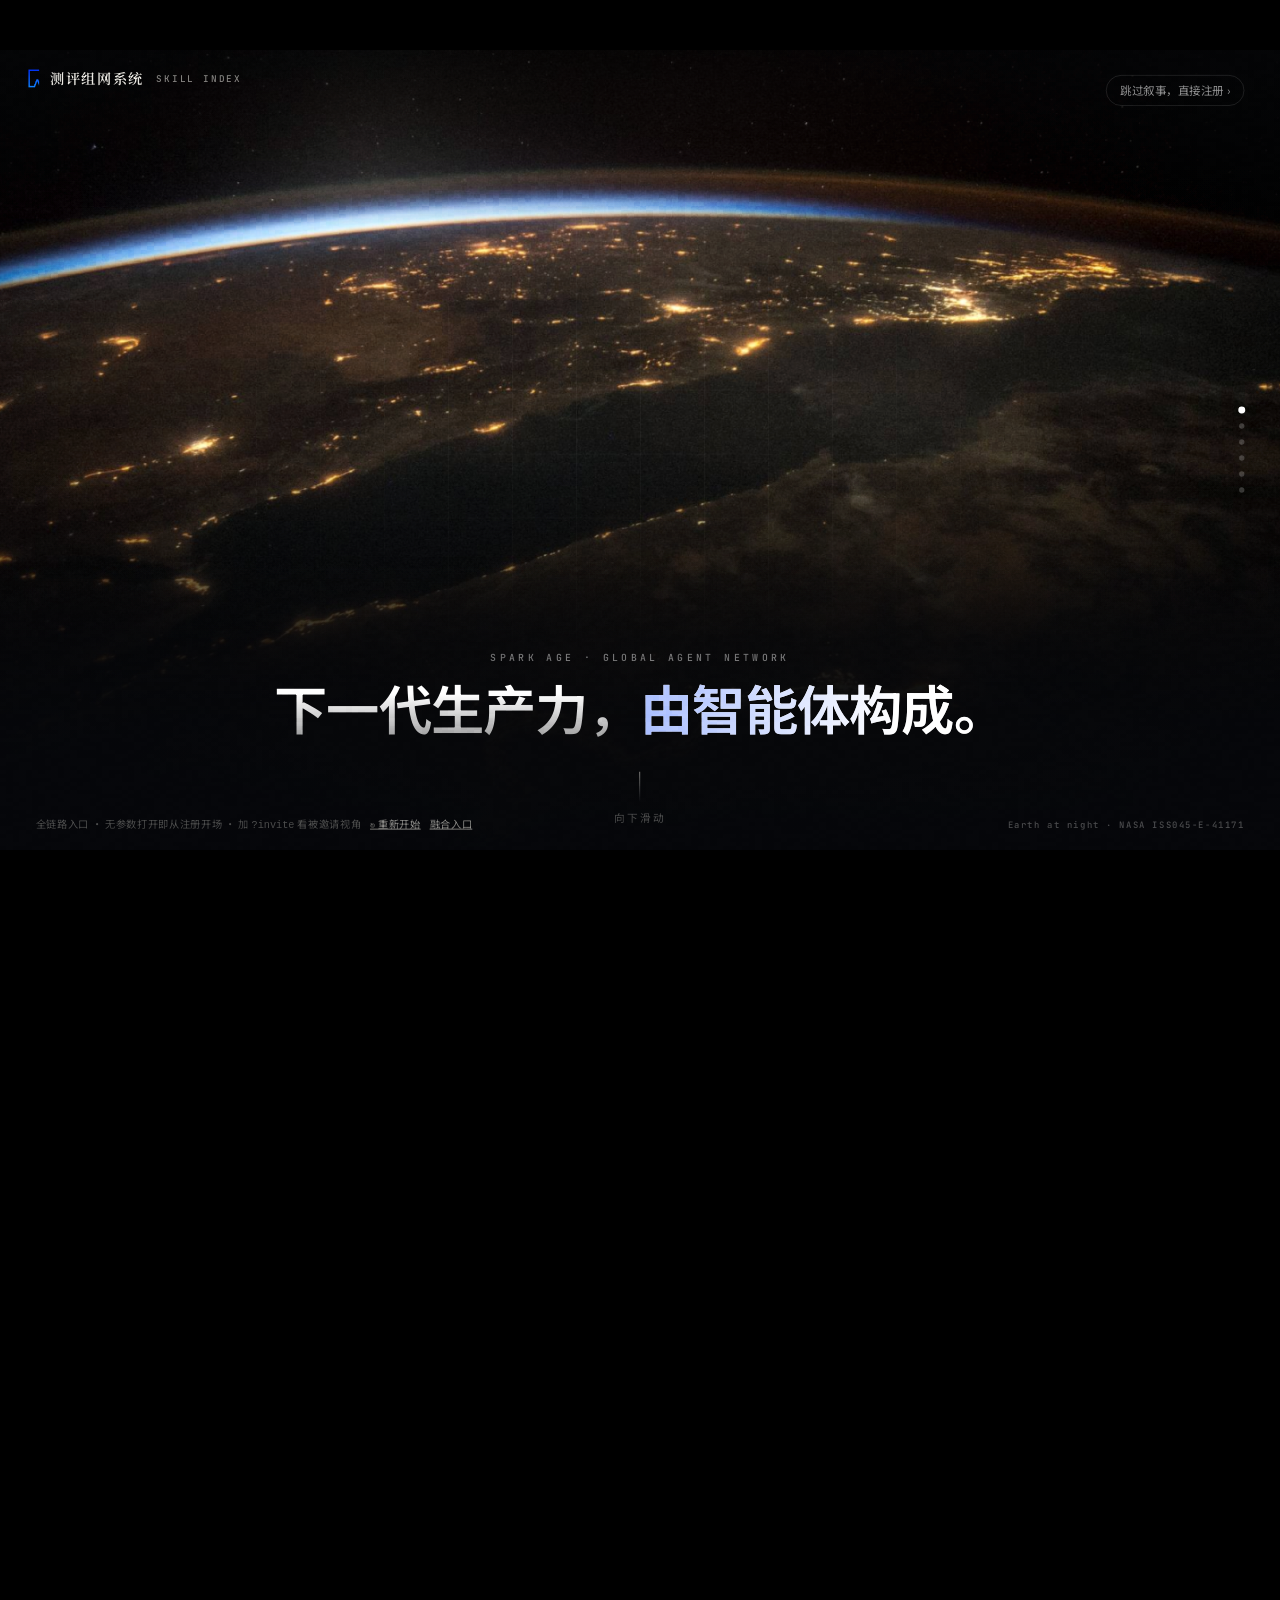
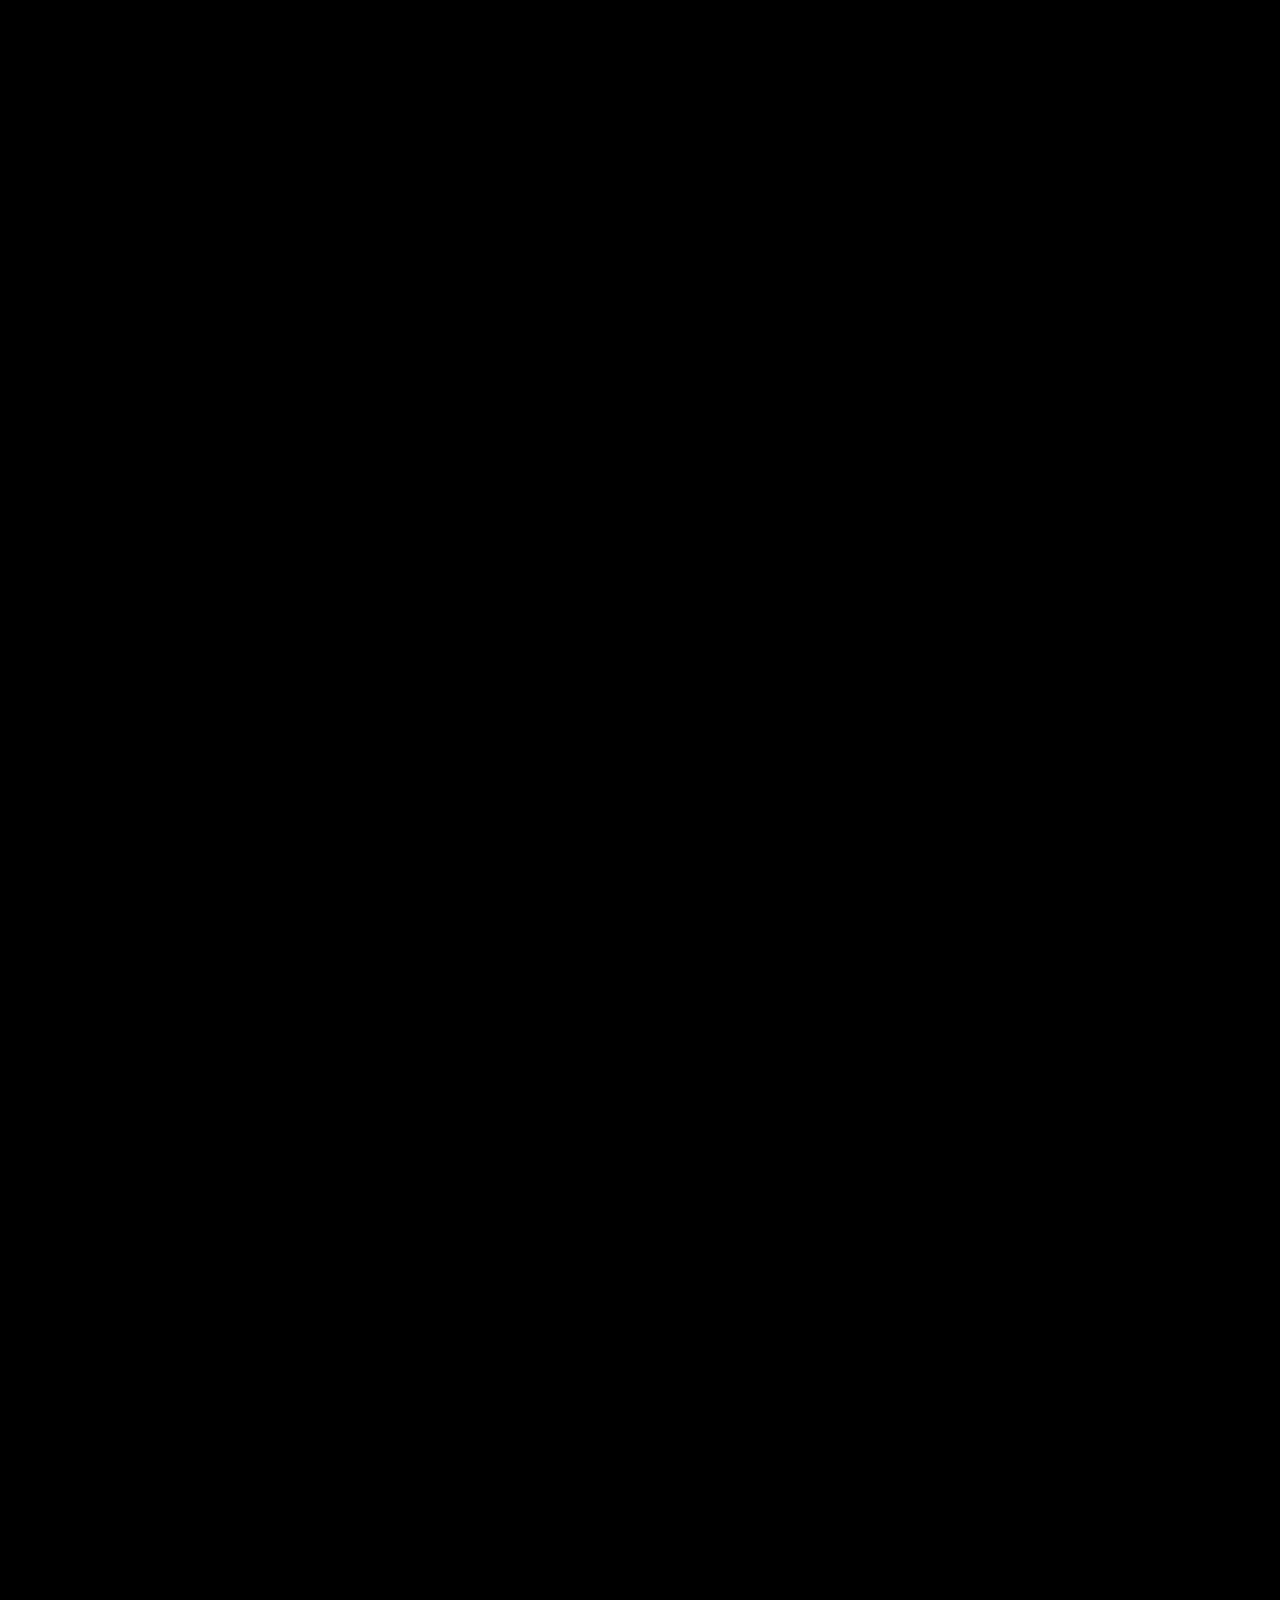
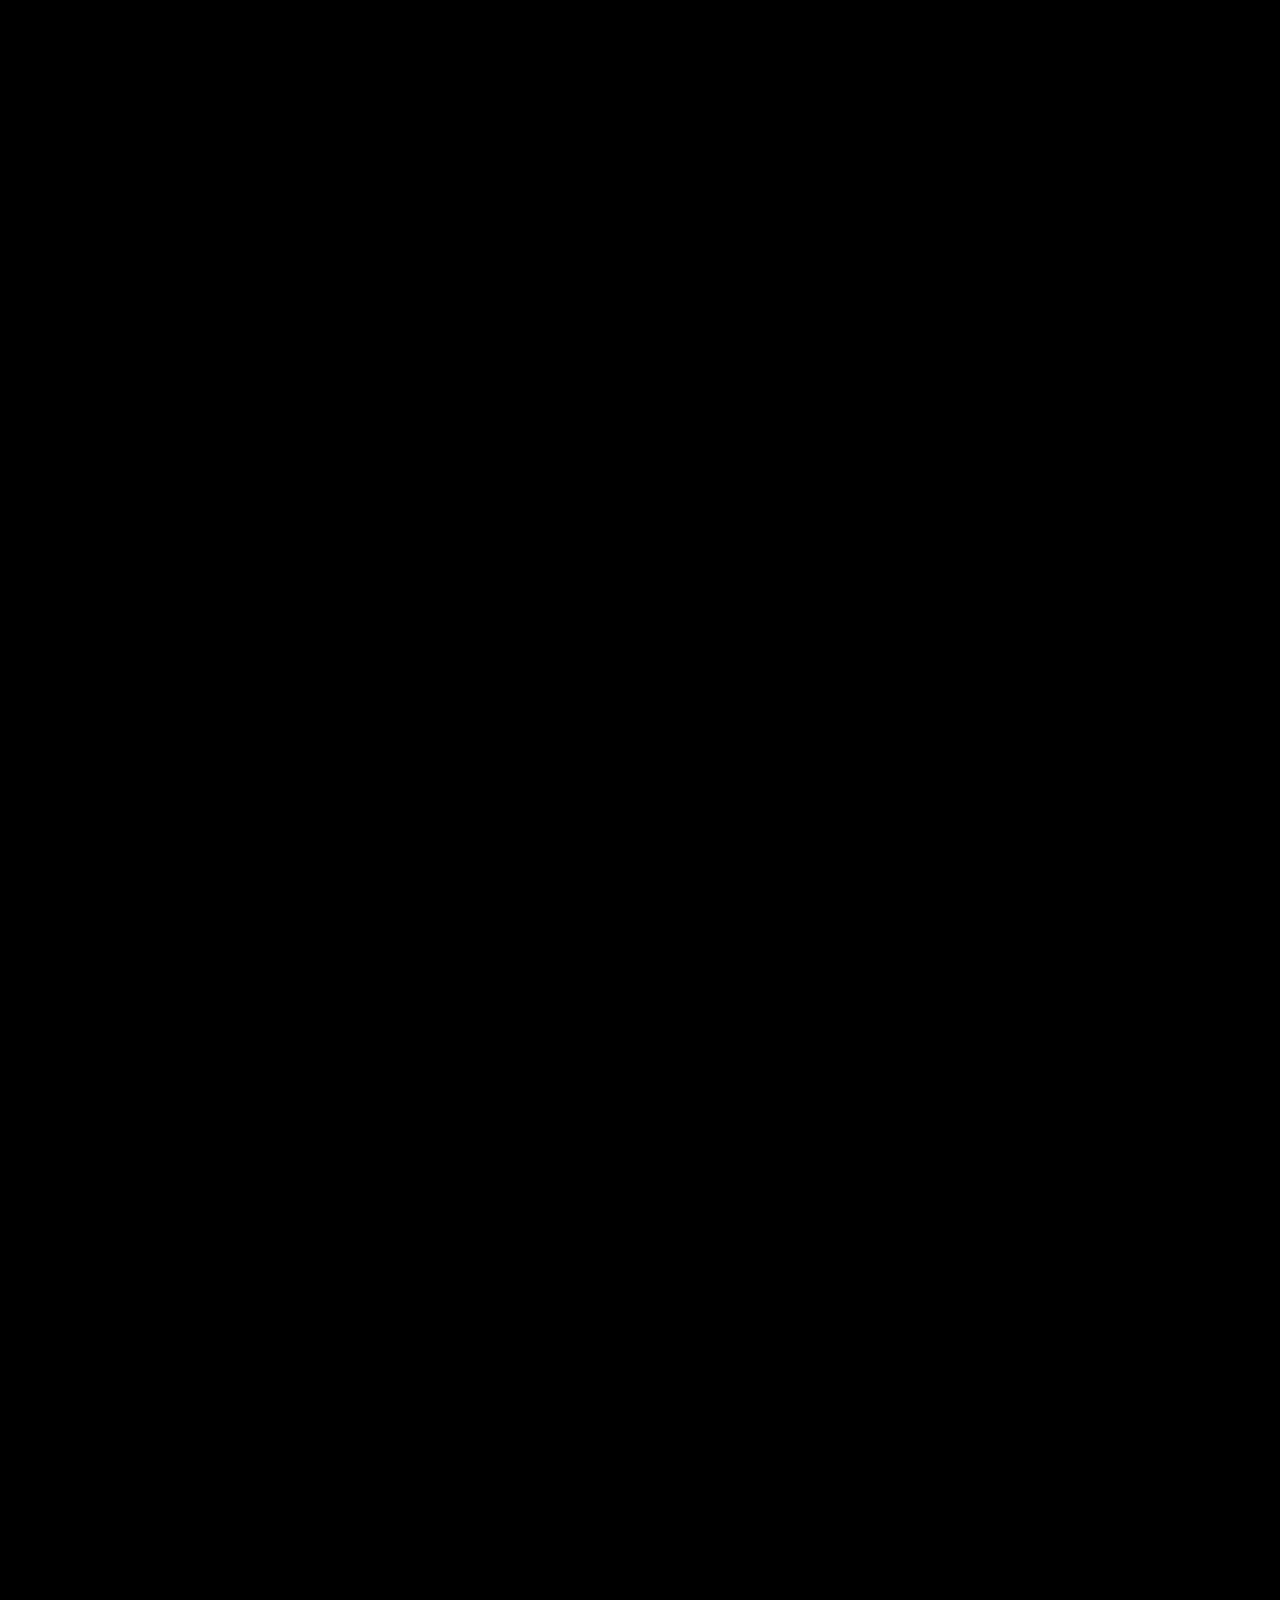
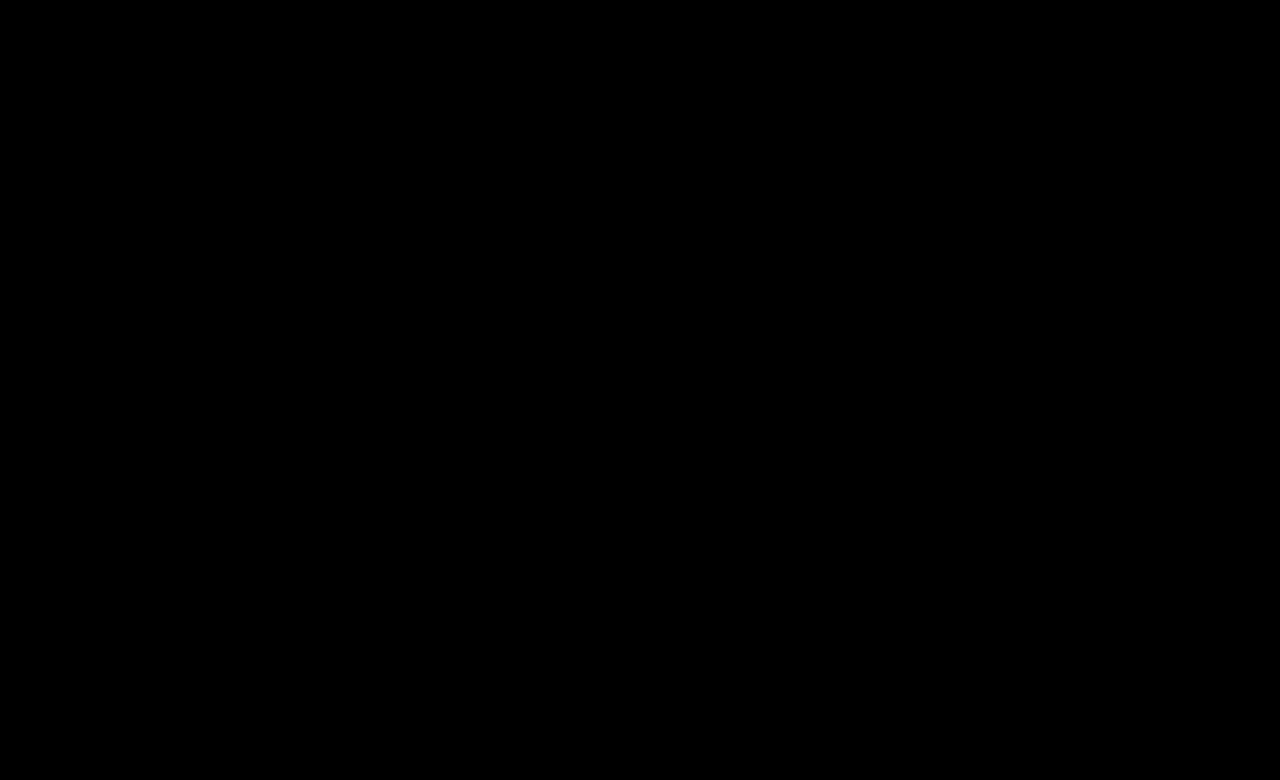
==== step1-领证.html @ 3623a394 "Publish the static fusion prototype for GitHub Pages. Unpack the 测评组网系统 site at the repo root, with " ====
<!doctype html>
<html lang="zh-CN">
<head>
<meta charset="utf-8">
<title>测评组网系统 · 融合原型</title>
<style>
@font-face{font-family:"NR";src:url(fonts/newsreader-400.woff2) format("woff2");font-weight:400}
@font-face{font-family:"NSerif";src:url(fonts/noto-serif-sc-400.woff2) format("woff2");font-weight:400}
@font-face{font-family:"NSerif";src:url(fonts/noto-serif-sc-600.woff2) format("woff2");font-weight:600}
@font-face{font-family:"NSans";src:url(fonts/NotoSansSC-var.ttf) format("truetype");font-weight:100 900}
@font-face{font-family:"JBM";src:url(fonts/JetBrainsMono-var.ttf) format("truetype");font-weight:100 800}
:root{--void:#06070A;--ink:#ECEAE4;--mut:rgba(236,234,228,.58);--faint:rgba(236,234,228,.3);--line:rgba(255,255,255,.14);
  --blue:#0D3BE8;--blue-hi:#6F93FF;--silver:#DCE6FF;--gold:#D4AF6A;--ember:#FF9A62;
  --paper:#F8F7F3;--pink:#15171C;--ink2:#5B606B;--ink3:#9A9EA6;--rule:#DEDBD3}
*{box-sizing:border-box}
html,body{margin:0;background:#000}
body{overflow-x:hidden}
#scroll{width:1px}
body{font-family:NSans,"PingFang SC","Microsoft YaHei",system-ui,sans-serif;color:var(--ink);-webkit-font-smoothing:antialiased}
#app{position:fixed;left:0;top:0;width:1440px;height:900px;background:var(--void);transform-origin:0 0;overflow:hidden}
#bg{position:absolute;inset:0}
button{font:inherit;cursor:pointer}
.layer{position:absolute;inset:0;pointer-events:none;opacity:0;transition:opacity .6s}
.layer.on{opacity:1;pointer-events:auto}
/* 顶栏 */
.top{position:absolute;left:40px;right:40px;top:28px;display:flex;justify-content:space-between;align-items:center;z-index:5}
.brand{display:flex;align-items:center;gap:12px;font:600 15px NSerif;letter-spacing:.12em;color:var(--ink)}
.brand img{height:20px;filter:brightness(1.4)}
.brand small{font:500 10.5px JBM;letter-spacing:.26em;color:var(--faint)}
.skip{background:none;border:1px solid var(--line);color:var(--mut);font:400 13px NSans;padding:7px 15px;border-radius:999px}
.skip:hover{color:var(--ink);border-color:rgba(255,255,255,.35)}
.chipme{display:none;align-items:center;gap:10px;padding:5px 14px 5px 5px;border:1px solid var(--line);border-radius:999px;background:rgba(12,15,24,.8)}
.chipme.on{display:flex;animation:pop .6s cubic-bezier(.2,1.4,.4,1)}
@keyframes pop{0%{transform:scale(.4);opacity:0}100%{transform:scale(1);opacity:1}}
.si{display:inline-grid;place-items:center;width:28px;height:34px;background:linear-gradient(160deg,#1543F2,#071B7A);color:#fff;font:400 17px NR;border-radius:3px;position:relative;flex:none}
.si::before{content:"14";position:absolute;left:3px;top:1px;font:500 6px JBM}
.si.grey{background:linear-gradient(160deg,#D9D6CE,#BDB9B0);color:#15171C}
.chipme b{display:block;font:500 13px NSans}.chipme div span{display:block;font:500 10px JBM;letter-spacing:.14em;color:var(--mut)}
/* 叙事 */
.story{position:absolute;left:0;right:0;top:0;bottom:0;display:flex;flex-direction:column;align-items:center;justify-content:center;text-align:center}
.line{font:300 34px/1.6 NSerif;letter-spacing:.08em;color:var(--ink);opacity:0;transform:translateY(10px);filter:blur(6px);transition:all 1s cubic-bezier(.2,.8,.2,1);position:absolute;left:0;right:0;top:720px}
.line.on{opacity:1;transform:none;filter:none}
.line.off{opacity:0;transform:translateY(-10px);filter:blur(6px)}
.line em{font-style:normal;color:var(--ember)}.line i{font-style:normal;color:var(--blue-hi)}
/* 欢迎 + 输入 */
.hero{position:absolute;left:0;right:0;top:220px;text-align:center;transition:top .8s cubic-bezier(.2,.8,.2,1)}
.hero.up{top:96px}
.kick{font:500 12px JBM;letter-spacing:.34em;color:var(--blue-hi);margin-bottom:22px}
.kick.inv{font:400 15px NSans;letter-spacing:.06em;color:var(--gold)}
.hero h1{margin:0;font:600 52px/1.25 NSerif;letter-spacing:.12em;transition:font-size .8s}
.hero.up h1{font-size:34px}
.hero p{margin:18px 0 0;font:400 17px NSans;color:var(--mut);letter-spacing:.06em}
.hero p b{font:400 22px NR;color:var(--ink);letter-spacing:0}
.ask{position:absolute;left:50%;top:470px;width:760px;margin-left:-380px;transition:all .8s cubic-bezier(.2,.8,.2,1)}
.ask.up{top:250px}
.box{display:flex;align-items:center;gap:14px;padding:10px 10px 10px 24px;border:1px solid rgba(255,255,255,.22);border-radius:16px;background:rgba(14,17,26,.85);box-shadow:0 0 60px rgba(13,59,232,.18)}
.box input{flex:1;background:none;border:0;outline:0;color:var(--ink);font:400 18px NSans;padding:12px 0}
.box input::placeholder{color:var(--faint)}
.go{border:0;background:var(--ink);color:#111;font:500 15px NSans;padding:12px 20px;border-radius:10px;white-space:nowrap}
.go:disabled{opacity:.35;cursor:default}
.eg{margin-top:14px;text-align:left;font:400 13px NSans;color:var(--faint)}
.eg button{background:none;border:1px solid var(--line);color:var(--mut);font:400 13px NSans;padding:5px 12px;border-radius:999px;margin-left:8px}
.eg button:hover{color:var(--ink)}
/* 预告 */
.res{position:absolute;left:50%;top:290px;width:980px;margin-left:-490px;text-align:center}
.need{font:400 14px NSans;color:var(--mut);margin-bottom:16px}
.need b{color:var(--ink);font-weight:400}
.found{font:400 26px NSerif;letter-spacing:.06em}
.found b{font:400 46px NR;color:var(--gold);margin:0 6px;vertical-align:-4px}
.scan{font:500 13px JBM;letter-spacing:.24em;color:var(--blue-hi)}
.grid{display:grid;grid-template-columns:repeat(3,1fr);gap:12px;margin-top:22px;text-align:left}
.ag{position:relative;border:1px solid var(--line);background:rgba(14,17,26,.85);padding:16px 18px;border-radius:12px;overflow:hidden;transition:border-color .5s}
.ag .in{filter:blur(7px);transition:filter .7s}
.ag.open .in{filter:none}.ag.open{border-color:rgba(111,147,255,.5)}
.ag small{font:500 10.5px JBM;letter-spacing:.2em;color:var(--blue-hi)}
.ag b{display:block;margin:6px 0 4px;font:500 17px NSans}
.ag span{font:400 13px NSans;color:var(--mut)}
.ag em{position:absolute;right:16px;top:16px;font:500 11px JBM;font-style:normal;color:var(--gold)}
.lock{position:absolute;inset:0;display:grid;place-items:center;font:400 12px NSans;color:var(--mut);transition:opacity .4s}
.ag.open .lock{opacity:0}
.more{margin-top:14px;font:400 13px NSans;color:var(--faint)}
.gate{margin-top:30px}
.gate p{margin:0 0 16px;font:400 16px NSans;color:var(--mut)}
.cta{border:0;background:linear-gradient(160deg,#1543F2,#0A2AB8);color:#fff;font:500 17px NSans;padding:16px 28px;border-radius:12px;display:inline-flex;align-items:center;gap:12px;box-shadow:0 10px 40px rgba(13,59,232,.45)}
.cta .si{width:24px;height:29px;font-size:14px;border:1px solid rgba(255,255,255,.6)}
.cta small{font:400 13px NSans;opacity:.75}
.next{display:none;gap:12px;justify-content:center;margin-top:30px}
.next.on{display:flex}
.btn2{background:transparent;border:1px solid rgba(255,255,255,.25);color:var(--ink);font:500 15px NSans;padding:14px 22px;border-radius:12px}
.btnw{border:0;background:var(--ink);color:#111;font:500 16px NSans;padding:15px 26px;border-radius:12px}
/* 注册面板 */
#issue{background:rgba(4,5,8,.72);backdrop-filter:blur(6px)}
.reg-panel{grid-template-columns:1fr!important;width:560px!important;height:auto!important;min-height:520px;margin-left:-280px!important}
.reg-panel .form h2{font-size:28px}
.panel{position:absolute;left:50%;top:50%;width:1080px;height:640px;margin:-320px 0 0 -540px;display:grid;grid-template-columns:1fr 470px;background:var(--paper);color:var(--pink);border-radius:20px;overflow:hidden;box-shadow:0 40px 120px rgba(0,0,0,.6);transform:translateY(20px);transition:transform .6s cubic-bezier(.2,.8,.2,1)}
#issue.on .panel{transform:none}
.form{padding:56px 56px 40px;display:flex;flex-direction:column}
.form .k{font:500 11px JBM;letter-spacing:.3em;color:var(--blue)}
.form h2{margin:14px 0 8px;font:600 34px NSerif;letter-spacing:.1em}
.form .sub{font:400 15px NSans;color:var(--ink2)}
.f{margin-top:26px}
.f label{display:flex;justify-content:space-between;font:500 12px JBM;letter-spacing:.2em;color:var(--ink3)}
.f label i{font:400 12.5px NSans;font-style:normal;letter-spacing:.02em;color:var(--blue);opacity:0;transition:opacity .3s}
.f.fill label i{opacity:1}
.f input{width:100%;margin-top:8px;border:0;border-bottom:1.5px solid var(--rule);background:none;outline:0;font:400 20px NSans;color:var(--pink);padding:8px 0;transition:border-color .3s}
.f input:focus{border-color:var(--pink)}
.calm{margin-top:auto;font:400 12.5px NSans;color:var(--ink3)}
.sign{margin-top:14px;border:0;background:var(--pink);color:#fff;font:500 16px NSans;padding:16px 0;border-radius:12px;width:100%}
.sign:disabled{opacity:.3;cursor:default}
.cardside{background:#E9E6DF;display:grid;place-items:center;position:relative;perspective:1400px}
.status{position:absolute;left:0;right:0;bottom:22px;text-align:center;font:400 13px NSans;color:var(--ink2)}
.status b{color:var(--blue);font-weight:500}.status.pend b{color:#8A6A1F}
/* 卡（沿用 Si-ID v1，整体缩放） */
.cwrap{width:372px;height:533px;position:relative;flex:none}
.card{position:absolute;left:0;top:0;width:600px;height:860px;transform-origin:0 0;border-radius:24px;background:#F8F7F3;overflow:hidden;color:#15171C;
  box-shadow:0 30px 60px -20px rgba(20,24,40,.45),0 8px 18px -8px rgba(20,24,40,.3);transition:transform .5s cubic-bezier(.2,.8,.2,1)}
.card .art{position:absolute;left:16px;top:16px;width:568px;height:560px;border-radius:12px;overflow:hidden}
.card canvas{position:absolute;inset:0;width:100%;height:100%}
.c-top{position:absolute;left:44px;right:44px;top:42px;display:flex;justify-content:space-between;z-index:2;color:rgba(255,255,255,.92)}
.c-top .t1{font:500 13px JBM;letter-spacing:.32em}.c-top .t1 i{display:block;font:400 19px NSerif;font-style:normal;letter-spacing:.2em;margin-top:9px}
.c-top .t2{text-align:right;font:500 12px/1.7 JBM;letter-spacing:.24em;opacity:.85}.c-top .t2 b{display:block;font:400 26px NR;letter-spacing:.02em;color:#fff}
.tile{position:absolute;left:50%;top:150px;width:272px;height:300px;margin-left:-136px;z-index:2;border:1.5px solid rgba(255,255,255,.95);background:rgba(7,27,122,.78);color:#fff}
.tile .n{position:absolute;left:22px;top:18px;font:500 22px JBM}.tile .m{position:absolute;right:20px;top:22px;font:500 13px JBM;opacity:.8}
.tile .sym{position:absolute;left:0;right:0;top:54px;text-align:center;font:400 156px/1 NR;letter-spacing:-.02em}
.tile .nm{position:absolute;left:0;right:0;bottom:22px;text-align:center}.tile .nm b{display:block;font:400 22px NR;letter-spacing:.06em}.tile .nm small{display:block;margin-top:6px;font:500 12px JBM;letter-spacing:.32em;opacity:.85}
.die{position:absolute;left:44px;right:44px;top:540px;display:flex;justify-content:space-between;z-index:2;font:500 11px JBM;letter-spacing:.26em;color:rgba(255,255,255,.78)}
.label{position:absolute;left:44px;right:44px;top:600px}
.label .who{display:flex;align-items:baseline;gap:14px;padding-bottom:12px;border-bottom:1px solid #DEDBD3;min-height:48px}
.label .who b{font:600 30px NSerif;letter-spacing:.12em}.label .who span{font:400 15px NSans;color:#5B606B}
.label dl{display:grid;grid-template-columns:64px 1fr;row-gap:10px;margin:14px 0 0}
.label dt{font:500 11px JBM;letter-spacing:.24em;color:#9A9EA6;padding-top:3px}.label dd{margin:0;font:400 15.5px NSans;min-height:22px}.label dd.mono{font:500 15px JBM;letter-spacing:.12em}
.pend-tag{display:none;font:500 12px JBM;letter-spacing:.2em;padding:4px 10px;border:1.5px dashed #15171C;margin-left:6px}
.card.pending .pend-tag{display:inline-block}
.card.pending .c-top,.card.pending .die{color:rgba(21,23,28,.72)}.card.pending .c-top .t2 b{color:#15171C}
.card.pending .tile{background:rgba(244,242,237,.85);border-color:#15171C;color:#15171C}
.stamp{position:absolute;right:38px;top:612px;width:104px;height:128px;z-index:3;background:#fff;padding:9px;filter:drop-shadow(0 3px 5px rgba(0,0,0,.18));
  -webkit-mask:linear-gradient(#000 0 0) center/calc(100% - 10px) calc(100% - 10px) no-repeat,radial-gradient(circle 4px,transparent 3.5px,#000 4px) -5px -5px/10px 10px round;
  opacity:0;transform:rotate(-7deg) scale(2.2)}
.stamp.on{animation:stamp .55s cubic-bezier(.3,1.6,.5,1) forwards}
@keyframes stamp{0%{opacity:0;transform:rotate(-20deg) scale(2.2)}100%{opacity:1;transform:rotate(-7deg) scale(1)}}
.stamp .in{width:100%;height:100%;background:linear-gradient(160deg,#1240f0,#071B7A);color:#fff;position:relative;text-align:center}
.stamp .in b{display:block;padding-top:14px;font:400 44px/1 NR}.stamp .in small{position:absolute;left:0;right:0;font:600 7.5px JBM;letter-spacing:.2em}
.stamp .in small.s1{bottom:26px}.stamp .in small.s2{bottom:12px;opacity:.75}
.flash{position:absolute;inset:0;background:radial-gradient(circle at 70% 75%,rgba(255,255,255,.9),transparent 60%);opacity:0;pointer-events:none;z-index:4}
.flash.on{animation:fl .8s}@keyframes fl{0%{opacity:.9}100%{opacity:0}}
.card.shake{animation:sk .35s}@keyframes sk{30%{translate:0 4px}60%{translate:0 -2px}}
/* 分享 */
#share{background:rgba(4,5,8,.78);backdrop-filter:blur(6px)}
.sp{position:absolute;left:50%;top:50%;width:760px;margin:-300px 0 0 -380px;display:flex;gap:40px;align-items:center}
.sp .txt h3{margin:0 0 10px;font:600 28px NSerif;letter-spacing:.08em}
.sp .txt p{margin:0 0 22px;font:400 15px/1.8 NSans;color:var(--mut)}
.sp .x{position:absolute;right:-40px;top:-20px;background:none;border:0;color:var(--mut);font-size:22px}
.demo{position:absolute;left:40px;bottom:22px;font:400 11.5px NSans;color:var(--faint);z-index:6}
.demo a{color:var(--mut);margin-left:10px}

/* v3 滚动叙事 */
#welcome .hero2 h1{color:transparent !important;text-shadow:none !important}
.heroS{position:absolute;left:0;right:0;top:0;bottom:0;pointer-events:none}
.heroS .k{position:absolute;left:0;right:0;top:668px;text-align:center;font:500 12px JBM;letter-spacing:.5em;color:var(--mut)}
.heroS h1{position:absolute;left:0;right:0;top:698px;margin:0;text-align:center;font:600 52px/1.2 NSerif;letter-spacing:.1em;color:#fff;text-shadow:0 0 40px rgba(0,0,0,.9)}
.heroS h1 span{background:linear-gradient(90deg,#9DB5FF,#fff 55%,#E9D3A3);-webkit-background-clip:text;background-clip:text;-webkit-text-fill-color:transparent}
.hint{position:absolute;left:50%;top:812px;transform:translateX(-50%);display:flex;flex-direction:column;align-items:center;gap:8px;font:400 12px NSans;letter-spacing:.3em;color:var(--faint)}
.hint i{width:1px;height:34px;background:linear-gradient(var(--mut),transparent);animation:drop 1.8s ease-in-out infinite}
@keyframes drop{0%{transform:scaleY(0);transform-origin:top}50%{transform:scaleY(1);transform-origin:top}51%{transform-origin:bottom}100%{transform:scaleY(0);transform-origin:bottom}}
.prog{position:absolute;right:40px;top:50%;transform:translateY(-50%);display:flex;flex-direction:column;gap:12px;z-index:6}
.prog i{width:6px;height:6px;border-radius:50%;background:rgba(255,255,255,.2);transition:all .3s}
.prog i.on{background:#fff;box-shadow:0 0 10px rgba(255,255,255,.7);transform:scale(1.3)}
/* v2 叙事 */
#story::after{content:"";position:absolute;left:0;right:0;bottom:0;height:330px;background:linear-gradient(transparent,rgba(6,7,10,.86) 55%);pointer-events:none;z-index:-1}
#story{z-index:1}
.line{text-shadow:0 0 30px rgba(0,0,0,.9)}
.line{font:300 40px/1.5 NSerif !important;letter-spacing:.06em !important;top:690px !important;text-align:center;transition:none !important;opacity:0}
.line::before{content:attr(data-n);display:block;font:500 11px JBM;letter-spacing:.42em;color:var(--faint);margin-bottom:16px}
.line b{font-weight:400 !important;color:#fff !important;background:linear-gradient(90deg,#9DB5FF,#fff 60%,#E9D3A3);-webkit-background-clip:text;background-clip:text;-webkit-text-fill-color:transparent}
.odo{position:absolute;left:0;right:0;top:250px;text-align:center;opacity:0;transition:opacity .7s}
.odo.on{opacity:1}
.odo .lab{font:500 12px JBM;letter-spacing:.44em;color:var(--mut);margin-bottom:14px;transition:color .5s}
.odo .num{display:inline-flex;font:300 92px/1 NR;letter-spacing:-.01em;color:#fff;height:96px;overflow:hidden}
.odo .num span{display:inline-block;height:96px;overflow:hidden;position:relative}
.odo .num span i{display:block;font-style:normal;transition:transform .9s cubic-bezier(.2,.8,.2,1)}
.odo .num span.sep{width:.28em;color:rgba(255,255,255,.4)}
.odo .zh{margin-top:18px;font:400 22px NSerif;letter-spacing:.5em;color:var(--gold);opacity:0;transform:translateY(8px);transition:all .7s}
.odo.future .lab{color:var(--gold)}.odo.future .zh{opacity:1;transform:none}
/* 欢迎页样卡 */
.spec{position:absolute;left:50%;top:328px;width:240px;height:344px;margin-left:-120px;perspective:1200px}
.spec .card{transform-origin:0 0}
.spec .sh{position:absolute;inset:0;border-radius:15px;pointer-events:none;background:linear-gradient(115deg,transparent 35%,rgba(255,255,255,.55) 48%,transparent 60%);mix-blend-mode:soft-light;background-size:250% 100%;animation:shine 4.5s ease-in-out infinite}
@keyframes shine{0%{background-position:120% 0}60%,100%{background-position:-60% 0}}
.spec-wrap{position:absolute;inset:0;transform-style:preserve-3d;animation:sway 7s ease-in-out infinite}
@keyframes sway{0%,100%{transform:rotateY(-14deg) rotateX(6deg) translateY(0)}50%{transform:rotateY(12deg) rotateX(-4deg) translateY(-8px)}}
.spec-shadow{position:absolute;left:50%;top:690px;width:220px;height:26px;margin-left:-110px;background:radial-gradient(closest-side,rgba(13,59,232,.5),transparent);filter:blur(6px)}
.hero2{top:96px !important}.hero2 h1{font-size:50px !important}
.ctaw{top:728px !important}
.cta{background:linear-gradient(180deg,#2A57FF,#0D3BE8 55%,#0A2AB8) !important;box-shadow:0 1px 0 rgba(255,255,255,.35) inset,0 18px 50px -10px rgba(13,59,232,.7),0 0 0 1px rgba(255,255,255,.08) !important}
.cta:hover{filter:brightness(1.1)}

.line b{font-weight:600;color:var(--blue-hi)}
.meter{position:absolute;left:0;right:0;top:118px;text-align:center;opacity:0;transition:opacity .6s}
.meter.on{opacity:1}
.meter small{display:block;font:500 12px JBM;letter-spacing:.4em;color:var(--mut);transition:color .4s}
.meter b{display:block;margin-top:4px;font:400 66px NR;color:var(--ink);letter-spacing:.01em;transition:transform .5s cubic-bezier(.2,1.4,.4,1)}
.meter.future small{color:var(--gold)}.meter.future b{color:var(--gold);transform:scale(1.15)}
.hero2{position:absolute;left:0;right:0;top:120px;text-align:center}
.hero2 .kick{margin-bottom:20px}
.hero2 h1{margin:0;font:600 54px/1.25 NSerif;letter-spacing:.12em;text-shadow:0 0 40px rgba(0,0,0,.8)}
.hero2 p{margin:18px 0 0;font:400 17px NSans;color:var(--mut);letter-spacing:.06em}
.hero2 p b{font:400 22px NR;color:var(--ink);letter-spacing:0}
.ctaw{position:absolute;left:0;right:0;top:690px;text-align:center}
.ctaw .calm2{margin-top:14px;font:400 13px NSans;color:var(--faint)}
/* ═════ v7 质感：黑白灰 + 一个品牌蓝；黑体收紧字距；随滚动逐字点亮 ═════ */
:root{--txt:linear-gradient(180deg,#FFFFFF 30%,rgba(255,255,255,.62))}
#app{background:#050608}
.grain{position:absolute;inset:-50%;z-index:30;pointer-events:none;opacity:.07;mix-blend-mode:overlay;animation:grain 1s steps(6) infinite}
@keyframes grain{0%{transform:translate(0,0)}20%{transform:translate(-3%,2%)}40%{transform:translate(2%,-3%)}60%{transform:translate(-2%,-1%)}80%{transform:translate(3%,3%)}}
.grid{position:absolute;inset:0;pointer-events:none;background-image:linear-gradient(rgba(255,255,255,.035) 1px,transparent 1px),linear-gradient(90deg,rgba(255,255,255,.035) 1px,transparent 1px);background-size:72px 72px;
  -webkit-mask:radial-gradient(ellipse 60% 55% at 50% 45%,#000,transparent 75%)}
.topbeam{position:absolute;left:50%;top:-260px;width:1100px;height:700px;margin-left:-550px;pointer-events:none;opacity:0;transition:opacity 1.2s;
  background:radial-gradient(ellipse 50% 60% at 50% 0%,rgba(120,150,255,.22),rgba(60,90,255,.06) 45%,transparent 70%)}
.topbeam.on{opacity:1}
.brand{font:600 15px NSans !important;letter-spacing:.02em !important}
.skip{border-color:rgba(255,255,255,.12) !important;color:rgba(255,255,255,.55) !important}
/* 首屏 */
.heroS .k{font:500 11px JBM !important;letter-spacing:.32em !important;color:rgba(255,255,255,.45) !important;top:660px !important}
.heroS h1{font:600 60px/1.15 NSans !important;letter-spacing:-.02em !important;top:688px !important;text-shadow:none !important;background:var(--txt);-webkit-background-clip:text;background-clip:text;-webkit-text-fill-color:transparent}
.heroS h1 span{background:linear-gradient(90deg,#A9BEFF,#FFFFFF 70%) !important;-webkit-background-clip:text !important;background-clip:text !important;-webkit-text-fill-color:transparent !important}
.hint{letter-spacing:.2em !important}
/* 四幕字幕：逐字点亮 */
.line{font:600 38px/1.4 NSans !important;letter-spacing:-.01em !important;top:680px !important;text-shadow:none !important;filter:none !important;color:#fff !important}
.line::before{font:500 11px JBM !important;letter-spacing:.3em !important;color:rgba(255,255,255,.35) !important;margin-bottom:18px !important}
.line .c{transition:color .25s,opacity .25s;color:rgba(255,255,255,.14)}
.line .c.on{color:#fff}
.line b,.line b .c{background:none !important;-webkit-text-fill-color:currentColor !important}
.line b .c.on{color:#A9BEFF}
/* 翻牌读数 */
.odo .lab{font:500 11px JBM !important;letter-spacing:.32em !important;color:rgba(255,255,255,.45) !important}
.odo .num{font:300 96px/1 JBM !important;letter-spacing:-.04em !important;color:#fff !important}
.odo .num span.sep{color:rgba(255,255,255,.25)}
.odo .zh{font:500 13px JBM !important;letter-spacing:.32em !important;color:rgba(255,255,255,.7) !important;margin-top:20px !important}
.odo.future .lab{color:#A9BEFF !important}
/* 欢迎页 */
.hero2 .kick{font:500 11px JBM !important;letter-spacing:.32em !important;color:rgba(255,255,255,.45) !important}
.hero2 h1{font:600 64px/1.15 NSans !important;letter-spacing:-.025em !important;text-shadow:none !important}
#welcome .hero2 h1{color:transparent !important}
#welcome .hero2 h1 .c{display:inline-block;background:var(--txt);-webkit-background-clip:text;background-clip:text;-webkit-text-fill-color:transparent;opacity:0;filter:blur(10px);transform:translateY(.25em);transition:opacity .9s,filter .9s,transform .9s cubic-bezier(.2,.8,.2,1)}
#welcome .hero2 h1.crys .c{opacity:1;filter:none;transform:none}
#welcome .hero2 h1 .sheen{position:absolute;inset:-10% 0;pointer-events:none;background:linear-gradient(105deg,transparent 40%,rgba(255,255,255,.9) 50%,transparent 60%);background-size:250% 100%;background-position:120% 0;
  -webkit-background-clip:text;background-clip:text;-webkit-text-fill-color:transparent;opacity:0}
#welcome .hero2 h1.sweep .sheen{animation:sweep 1.6s cubic-bezier(.4,0,.2,1) forwards}
@keyframes sweep{0%{opacity:1;background-position:120% 0}100%{opacity:1;background-position:-30% 0}}
.hero2 p{font:400 16px NSans !important;letter-spacing:0 !important;color:rgba(255,255,255,.5) !important;opacity:0;transition:opacity 1s .2s}
.hero2.ready p{opacity:1}
.hero2 p b{font:500 16px JBM !important;color:#fff !important}
.spec,.spec-shadow,.ctaw{opacity:0;transition:opacity 1s .4s,transform 1s .4s cubic-bezier(.2,.8,.2,1)}
.spec{transform:translateY(16px)}
#welcome.ready .ctaw,#welcome.on .ctaw{opacity:1;transform:none}
#welcome .ctaw{transition-delay:.35s}
/* 签发后层：CTA / 说明必须可见（不受 welcome 入场 opacity:0 影响） */
#after.on .ctaw{opacity:1!important;transform:none!important;pointer-events:auto}
#after.on .hero2 p{opacity:1!important}
#after.on .hero2{opacity:1}
#after.leaving .ctaw{opacity:0!important;pointer-events:none}

.spec-shadow{background:radial-gradient(closest-side,rgba(0,0,0,.6),transparent) !important}
.spec .sh{animation-duration:6s !important}
.cta{background:#F5F5F2 !important;color:#0A0B0E !important;box-shadow:0 0 0 1px rgba(255,255,255,.15),0 10px 40px -10px rgba(120,150,255,.35) !important;border-radius:999px !important;padding:14px 26px !important;font:600 15px NSans !important}
.cta .si{border:0 !important}
.cta small{color:rgba(10,11,14,.5) !important;opacity:1 !important}
.ctaw .calm2{color:rgba(255,255,255,.35) !important}
.prog i.on{box-shadow:none !important}
/* v8 首屏：宇航员视角真实地球 */
.earth{position:absolute;inset:0;overflow:hidden;will-change:opacity}
.earth img{position:absolute;left:50%;top:50%;width:1560px;height:auto;transform-origin:50% 40%;will-change:transform;filter:saturate(.9) contrast(1.06)}
.eshade{position:absolute;inset:0;background:
  linear-gradient(180deg,rgba(5,6,8,.55) 0%,rgba(5,6,8,0) 22%,rgba(5,6,8,0) 52%,rgba(5,6,8,.78) 74%,#050608 100%),
  radial-gradient(ellipse 80% 70% at 50% 40%,transparent 55%,rgba(5,6,8,.6))}
#lights{pointer-events:none}
.credit{position:absolute;right:40px;bottom:22px;font:500 10px JBM;letter-spacing:.14em;color:rgba(255,255,255,.28);z-index:6;transition:opacity .4s}
.heroS .k{top:676px !important}.heroS h1{top:704px !important}
/* register-cta-fix */
#welcome.on .ctaw{opacity:1!important;transform:none!important;pointer-events:auto!important}
#welcome .spec,#welcome .spec-shadow{display:none!important}
</style>
<link rel="stylesheet" href="shell.css">
<link rel="stylesheet" href="demand-act.css">
<link rel="stylesheet" href="match-act.css">
<link rel="stylesheet" href="enrich-act.css?v=enrichfix4">
<link rel="stylesheet" href="scheme-act.css">
<link rel="stylesheet" href="checklist-proto.css">
<script src="shell.js"></script>
</head>
<body>
<div id="scroll"></div>
<div id="app">
  <canvas id="bg" width="1440" height="900"></canvas>
  <div class="earth" id="earth"><img src="assets/earth-iss045.jpg" alt="" id="earthImg"><div class="eshade"></div></div>
  <canvas id="lights" width="1440" height="900"></canvas>
  <div class="grid"></div><div class="topbeam" id="topbeam"></div>
  <div class="credit" id="credit">Earth at night · NASA ISS045-E-41171</div>
  <div class="top">
    <div class="brand"><img src="mark.png" alt="">测评组网系统<small>SKILL INDEX</small></div>
    <button class="skip" id="skip">跳过叙事，直接注册 ›</button>
    <div class="chipme" id="chipme"><span class="si" id="chipSi">·</span><div><b id="chipName">—</b><span id="chipNo">—</span></div></div>
  </div>

  <!-- 1 叙事：百亿级智能体成为新的数字生产力 -->
  <div class="layer on" id="story">
    <div class="heroS" id="heroS"><div class="k">SPARK AGE · GLOBAL AGENT NETWORK</div>
      <h1>下一代生产力，<span>由智能体构成。</span></h1>
      <div class="hint"><i></i>向下滑动</div></div>
    <div class="odo" id="odo"><div class="lab" id="olab">今天 · 网络中的智能体</div><div class="num" id="onum"></div><div class="zh">百亿级</div></div>
    <div class="line" id="l1" data-n="01 / 04 · 工业时代">工业时代，机器成为新的劳动力。</div>
    <div class="line" id="l2" data-n="02 / 04 · 智能时代">智能时代，<b>百亿级智能体</b>正在成为新的数字生产力。</div>
    <div class="line" id="l3" data-n="03 / 04 · 秩序">它们需要被验证、被找到、被组织起来。</div>
    <div class="line" id="l4" data-n="04 / 04"><b>3,000+</b> 智能体，已各就其位。</div>
  </div>

  <!-- 2 欢迎加入 -->
  <div class="layer" id="welcome">
    <div class="hero2"><div class="kick" id="kick">JOIN THE NETWORK</div><h1 id="wt">你提需求，我来组织</h1>
      <p>今天，已有 <b>3,000+</b> 智能体 · <b>40,000+</b> Skill 在网络中</p></div>
    <div class="ctaw"><button class="cta" id="open">注册账号，开始使用<small>约 30 秒</small></button>
      <div class="calm2">说清场景里的问题，平台帮你匹配智能体，组出可落地的方案</div></div>
  </div>

  <!-- 3 注册成功 -->
  <div class="layer" id="after">
    <div class="hero2"><div class="kick">ACCOUNT · READY</div><h1 id="hi">欢迎你。</h1>
      <p>先指出你要解决的问题。平台整理成需求、请你补一点上下文，再为你匹配智能体并给出组网方案。</p></div>
    <div class="ctaw"><div class="next on"><button class="btn2" id="shareBtn">邀请同事一起用</button><button class="btnw" id="goDemand">开始提出需求 →</button></div></div>
  </div>

  <!-- 4 注册 -->
  <div class="layer" id="issue">
    <div class="panel reg-panel">
      <div class="form" style="grid-column:1/-1;max-width:520px;margin:0 auto;padding:56px 48px 48px">
        <div class="k">CREATE ACCOUNT</div>
        <h2>注册账号</h2>
        <div class="sub">先留三个字段，后面组网前再完善匹配信息。</div>
        <div class="f"><label>姓名<i>怎么称呼你</i></label><input id="fName" maxlength="10" autocomplete="off" placeholder="例：陈思远"></div>
        <div class="f"><label>所在机构<i id="orgHint">用于匹配同机构协作</i></label><input id="fOrg" maxlength="40" autocomplete="off" placeholder="例：全球数源中心（广州南沙）有限公司"></div>
        <div class="f"><label>岗位<i>让需求与方案更贴你的职责</i></label><input id="fRole" maxlength="20" autocomplete="off" placeholder="例：消防信息化负责人"></div>
        <div class="calm">仅用于匹配与协作，不对外公开 · 随时可改</div>
        <button class="sign" id="sign" disabled>完成注册</button>
        <!-- 兼容旧脚本：隐藏卡面节点，避免 JS 空引用 -->
        <div id="card" hidden aria-hidden="true" style="display:none">
          <canvas id="art" width="1" height="1"></canvas>
          <b id="cNo"></b><span id="cDate"></span><span id="cDie"></span><span id="cWafer"></span>
          <b id="cName"></b><dd id="cOrg"></dd><dd id="cRole"></dd><dd id="cSid"></dd>
          <div id="stamp"><div class="in"></div></div><div id="flash"></div>
        </div>
        <div id="status" hidden></div>
      </div>
    </div>
  </div>

  <!-- 5 分享 -->
  <div class="layer" id="share">
    <div class="sp"><button class="x" id="shX">×</button>
      <div class="cwrap" id="shareCard" style="width:298px;height:427px"></div>
      <div class="txt"><h3 id="shTitle">邀请同事一起用</h3><p id="shText">把链接发给同事。他们注册后可挂到同一机构下，提需求时能看到彼此用过的智能体。</p>
        <button class="btnw" id="copy">复制邀请链接</button></div></div>
  </div>

  <canvas class="grain" id="grain" width="400" height="400"></canvas>
  <div class="prog" id="prog"><i></i><i></i><i></i><i></i><i></i><i></i></div>
  <div class="demo">全链路入口 · 无参数打开即从注册开场 · 加 <code>?invite</code> 看被邀请视角<a href="step1-领证.html" data-restart="1">↻ 重新开始</a><a href="index.html">融合入口</a></div>

  <!-- 同页需求幕：左对话 + 右需求栏（城运案例演示） -->
  <div id="demandAct" aria-hidden="true">
    <div class="dm-shell">
      <aside class="dm-chat" id="dmChat">
        <header class="dm-chat-hd">
          <div class="dm-chat-title">
            <span class="dm-kicker">对话</span>
            <h2 id="dmChatTitle">新对话</h2>
          </div>
          <button type="button" class="dm-ghost" id="dmGuide" title="演示说明">使用说明</button>
        </header>
        <div class="dm-log" id="dmLog" role="log" aria-live="polite">
          <div class="dm-empty" id="dmEmpty">
            <b>先在左侧描述你的需求</b>
            <p>平台会整理成结构化需求，供你确认后匹配组网。演示可一键填入城运案例。</p>
            <button type="button" class="dm-case" id="dmUseCase">使用城运案例</button>
          </div>
        </div>
        <footer class="dm-composer">
          <div class="dm-tools">
            <button type="button" class="dm-tool" disabled title="演示版">语音</button>
            <button type="button" class="dm-tool" disabled title="演示版">文件</button>
            <button type="button" class="dm-tool accent" id="dmFillCase">一键填入案例</button>
          </div>
          <div class="dm-input-row">
            <textarea id="dmInput" rows="2" placeholder="描述你的需求，也可以添加文件…"></textarea>
            <button type="button" class="dm-send" id="dmSend" disabled aria-label="发送">↑</button>
          </div>
        </footer>
      </aside>
      <div class="dm-split" id="dmSplit" title="拖动调整对话与需求的宽度"></div>
      <section class="dm-panel" id="dmPanel">
        <header class="dm-panel-hd">
          <div class="dm-panel-title">
            <span class="dm-kicker">需求</span>
            <h2 id="dmReqTitle" contenteditable="false">未命名需求</h2>
            <span class="dm-ver" id="dmVer">v1</span>
            <span class="dm-badge" id="dmBadge" data-st="idle">待整理</span>
          </div>
        </header>
        <div class="dm-panel-body" id="dmPanelBody">
          <div class="dm-panel-empty" id="dmPanelEmpty">先在左侧描述你的需求。</div>
          <div class="dm-panel-content" id="dmPanelContent" hidden>
            <section class="dm-sec">
              <h3>组织信息</h3>
              <dl class="dm-kv">
                <div><dt>组织名称</dt><dd id="dmOrg">—</dd></div>
                <div><dt>所属行业</dt><dd><span class="dm-pill" id="dmIndustry">—</span></dd></div>
                <div><dt>组织规模</dt><dd id="dmScale">—</dd></div>
              </dl>
            </section>
            <section class="dm-sec">
              <h3>需求概述</h3>
              <p class="dm-summary" id="dmSummary"></p>
            </section>
            <section class="dm-sec">
              <h3>任务场景 <small id="dmTaskCount">1 个</small></h3>
              <details class="dm-task" id="dmTask" open>
                <summary>
                  <span class="dm-task-idx">任务一</span>
                  <span class="dm-task-name" id="dmTaskName"></span>
                </summary>
                <div class="dm-task-body">
                  <div class="dm-field"><label>任务描述</label><p id="dmTaskDesc" class="clamp"></p><button type="button" class="dm-more" data-target="dmTaskDesc">展开</button></div>
                  <div class="dm-field"><label>使用对象</label><p id="dmTaskUsers"></p></div>
                  <div class="dm-field"><label>预期结果</label><p id="dmTaskExpect" class="clamp"></p><button type="button" class="dm-more" data-target="dmTaskExpect">展开</button></div>
                  <div class="dm-field"><label>关键步骤</label><p id="dmTaskSteps" class="clamp"></p><button type="button" class="dm-more" data-target="dmTaskSteps">展开</button></div>
                  <div class="dm-field"><label>业务输入</label><p id="dmTaskInputs" class="clamp"></p><button type="button" class="dm-more" data-target="dmTaskInputs">展开</button></div>
                  <div class="dm-field"><label>关键要求</label><p id="dmTaskReqs" class="clamp"></p><button type="button" class="dm-more" data-target="dmTaskReqs">展开</button></div>
                </div>
              </details>
            </section>
            <section class="dm-sec" id="dmFlowSec">
              <h3>业务流程 / 方案 <small id="dmFlowMeta">确认后匹配</small></h3>
              <div class="dm-flow" id="dmFlow">
                <div class="dm-flow-empty" id="dmFlowEmpty">确认需求并完成匹配后，这里回填城运双方案摘要。</div>
                <div class="dm-flow-body" id="dmFlowBody" hidden></div>
              </div>
            </section>
            <section class="dm-sec" id="dmClarifySec">
              <h3>建议澄清 <small>可选</small></h3>
              <ul class="dm-clarify" id="dmClarify"></ul>
            </section>
          </div>
        </div>
        <footer class="dm-panel-ft">
          <div class="dm-ft-left">
            <button type="button" class="dm-btn" id="dmView" disabled>查看</button>
            <button type="button" class="dm-btn" id="dmExport" disabled>导出</button>
          </div>
          <div class="dm-ft-right">
            <button type="button" class="dm-btn solid" id="dmConfirm" disabled>确认需求</button>
            <button type="button" class="dm-btn primary" id="dmMatch" disabled>匹配组网</button>
          </div>
        </footer>
      </section>
    </div>
    <div class="dm-drawer" id="dmDrawer" hidden>
      <div class="dm-drawer-mask" id="dmDrawerMask"></div>
      <div class="dm-drawer-card" role="dialog" aria-modal="true">
        <header>
          <div>
            <small>需求报告 · 演示</small>
            <h3 id="dmDrawerTitle"></h3>
          </div>
          <button type="button" class="dm-ghost" id="dmDrawerClose">关闭</button>
        </header>
        <div class="dm-drawer-body" id="dmDrawerBody"></div>
      </div>
    </div>
    <div class="dm-toast" id="dmToast" hidden></div>
    <div class="demo">全链路 · 城运对话<a href="step1-领证.html" data-restart="1">↻ 重新开始</a><a href="index.html">融合入口</a></div>
  </div>

  <!-- 同页完善信息幕：需求确认后、组网前 -->
  <div id="enrichAct" aria-hidden="true">
    <div class="eh">
      <div class="eh-top">
        <small>STEP 03 · 完善信息</small>
        <button type="button" class="listen-btn need-tap" id="eListen" aria-label="收听说明">
          <span class="listen-ico" aria-hidden="true"></span>
          <span class="listen-lab">收听说明</span>
          <span class="listen-hint">点这里听</span>
        </button>
      </div>
      <h1>组网前，再告诉平台一点</h1>
      <p>这些不是再填一遍表。选几个关键上下文，候选智能体和部署方式会更准。</p>
    </div>
    <div class="e-grid">
      <div class="e-card">
        <h3>现场与规模</h3>
        <div class="hint">影响召回范围和本地算力建议</div>
        <div class="chips">
          <button type="button" class="chip" data-g="scale" data-v="单栋建筑">单栋建筑</button>
          <button type="button" class="chip" data-g="scale" data-v="中型园区">中型园区</button>
          <button type="button" class="chip" data-g="scale" data-v="大型园区 / 多楼">大型园区 / 多楼</button>
          <button type="button" class="chip on" data-g="scale" data-v="城市级多点">城市级多点</button>
        </div>
        <label class="f"><span>摄像头规模</span>
          <select id="eCam">
            <option>30 路以内</option>
            <option>80–200 路</option>
            <option>200–500 路</option>
            <option selected>500 路以上</option>
            <option>约 1.2 万路试点</option>
          </select>
        </label>
        <div class="hint" style="margin-top:14px">值守方式</div>
        <div class="chips" style="margin-top:8px">
          <button type="button" class="chip on" data-g="duty" data-v="城运中心值班">城运中心值班</button>
          <button type="button" class="chip" data-g="duty" data-v="24 小时值班">24 小时值班</button>
          <button type="button" class="chip" data-g="duty" data-v="承办单位值守">承办单位值守</button>
        </div>
      </div>
      <div class="e-card">
        <h3>已有系统与部署</h3>
        <div class="hint">可多选；组网时优先复用，不推倒重来</div>
        <div class="chips">
          <button type="button" class="chip soft on" data-g="systems" data-v="视频平台" data-multi="1">视频平台</button>
          <button type="button" class="chip soft on" data-g="systems" data-v="工单系统" data-multi="1">工单系统</button>
          <button type="button" class="chip soft on" data-g="systems" data-v="热线" data-multi="1">热线</button>
          <button type="button" class="chip soft" data-g="systems" data-v="网格巡查" data-multi="1">网格巡查</button>
          <button type="button" class="chip soft" data-g="systems" data-v="尚无数字化" data-multi="1">尚无数字化</button>
        </div>
        <div class="hint" style="margin-top:16px">部署倾向（组网偏好会参考）</div>
        <div class="chips">
          <button type="button" class="chip on" data-g="deploy" data-v="政务云">政务云</button>
          <button type="button" class="chip" data-g="deploy" data-v="上线快">上线快</button>
          <button type="button" class="chip" data-g="deploy" data-v="成本优先">成本优先</button>
          <button type="button" class="chip" data-g="deploy" data-v="本地优先">本地优先</button>
        </div>
        <label class="f"><span>还有什么必须满足？（可选）</span>
          <textarea id="eNote" placeholder="例：部署在政务云授权环境；人脸车牌按需脱敏；对接现有工单接口…"></textarea>
        </label>
        <div class="sum" id="eSum"></div>
      </div>
    </div>
    <div class="foot">
      <div class="note">完善后进入组网检索 · 仍可在组网中途改偏好</div>
      <div>
        <button type="button" class="back" id="eBack">← 返回需求</button>
        <button type="button" class="cta" id="eGo">信息已够，开始组网 →</button>
      </div>
    </div>
  </div>


  <!-- 同页组网幕：完善后连贯切入 -->
  <div id="matchAct" aria-hidden="true">

  <canvas id="mCv" width="1440" height="900"></canvas>
  <div id="mUi">
    <div class="hd"><b>正在为你组网</b><small>REQ-CITY-OPS-0001 · 重点道路视频事件智能识别与工单联动</small></div>
    <div class="clock">已用时 <b id="mClk">00:00</b></div>
    <div class="tr p"><button>收起，好了通知我</button></div>
    <div class="left"><div class="lt">进度</div><div id="mPhs"></div>
      <div class="num"><div><small>检索范围</small><b id="mNA">—</b></div><div><small>候选智能体</small><b id="mNC">—</b></div><div><small>入网</small><b id="mNN">—</b></div></div></div>
    <div class="needs"><div class="t"><span>城运环节</span><b id="mCov">0<em> / 7</em></b></div><div id="mNds"></div></div>
    <div class="log" id="mLog"></div>
    <div id="mAsk"><h4>你更看重哪一点？</h4><p>选一个，网络会按它调整 · 6 秒不选按「政务云」</p><div class="o"><button data-v="fast">上线快</button><button data-v="cheap">成本低</button><button data-v="local">政务云</button></div><div class="bar"><i id="mAskBar"></i></div></div>
    <div id="mPop"><button type="button" class="x" aria-label="关闭">×</button>
      <small id="mPk"></small>
      <h5 id="mPn"></h5>
      <div id="mPmeta" class="pmeta"></div>
      <p id="mPd"></p>
      <div id="mPskills" class="pskills"></div>
      <div class="pacts"><span class="st" id="mPs"></span>
        <button type="button" class="pbtn" id="mPview">查看</button>
        <button type="button" class="pbtn" id="mPcontact">联系项目方</button>
      </div>
    </div>
    <div id="mResult" class="p" aria-live="polite"></div>
    <div id="mDone"><div class="s"><b>双方案已生成</b><small>签发给 邓义 · REQ-CITY-OPS-0001</small></div></div>
    <button id="mCta" class="p" >查看组网方案 →</button>
    <div class="demo">Demo · 城运双方案 40 秒<button id="mX2">×2 速</button><button id="mRp">↻ 重播</button><a href="step1-领证.html" data-restart="1">↻ 重新开始</a></div>
  </div>
  <div id="mSheet"><h3>城运需求</h3><div class="l"></div><div class="l" style="width:70%"></div><div class="l"></div><div class="l" style="width:50%"></div></div>

  </div>

</div>
<!-- 同页方案幕 -->
<div id="schemeAct" aria-hidden="true">
<div class="bar">
  <div class="brand"><img src="mark.png" alt="">测评组网系统</div>
  <div class="steps"><span><i>01</i>领取身份</span><span><i>02</i>讲需求</span><span><i>03</i>组网</span><b><i>04</i>组网方案</b></div>
  <div class="acts"><button class="btn" onclick="print()">导出 PDF</button><button class="btn" id="shareB">分享给同事</button><button class="btn pri" id="okB">确认方案，发起对接</button></div>
</div>

<div class="wrap">
  <aside class="toc">
    <div class="t">目录</div>
    <a href="#s1"><i>01</i>方案概述</a><a href="#s2"><i>02</i>需求对照</a><a href="#s3"><i>03</i>组网架构</a><a href="#s4"><i>04</i>客户需要提供</a>
    <a href="#s5"><i>05</i>我们提供的服务</a><a href="#s6"><i>06</i>三方分工</a><a href="#s7"><i>07</i>实施计划</a><a href="#s8"><i>08</i>验收标准</a>
    <a href="#s9"><i>09</i>范围与边界</a><a href="#s10"><i>10</i>风险与应对</a><a href="#s11"><i>11</i>费用构成</a><a href="#s12"><i>12</i>二期建议</a>
    <div class="meta"><b>方案编号</b><br>PLAN-CITY-OPS-0001 · v1.0<br><b>状态</b><br>待客户确认<br><b>有效期</b><br>签发后 30 天</div>
  </aside>

  <main class="doc">
    <div class="head">
      <small>NETWORKED SOLUTION · 组网方案</small>
      <h1>城市运行视频智能识别与工单联动组网方案</h1>
      <div class="sub">2 个方案 · 33 个 Agent · 35 个 Skill；城运中心 7/7 · 承办 4/5 · 系统补充含整治环节</div>
      <div class="stamp"><b>待确认</b><span>2026.11.09 · DRAFT</span></div>
      <div class="hmeta">
        <div><span>需求方</span><b>市城市运行管理中心</b></div>
        <div><span>发起人</span><b>邓义 · 高级运营</b></div>
        <div><span>账号</span><b class="mono">U · CITY</b></div>
        <div><span>关联需求</span><b class="mono">REQ-CITY-OPS-0001</b></div>
        <div><span>偏好</span><b>政务云</b></div>
      </div>
    </div>

    <section class="sec" id="s1">
      <div class="sh"><i>01</i><h2>方案概述</h2></div>
      <p class="b">在现有视频平台与城市运管服平台上，为「重点道路视频事件智能识别与工单联动」匹配双视角方案：城运中心视角 25 Agent 覆盖质检→识别→证据→去重→指派→预警及隐私旁路（7/7）；承办单位视角 12 Agent 覆盖接单、整治、核查、督办与行政认定（4/5 已匹配 + 系统补充整治）。合计 33 Agent · 35 Skill，部署政务云授权环境，行政认定仍由有权限人员完成。</p>
      <div class="kpi">
        <div><span>双方案覆盖</span><b>7+4<em>/12</em></b><small>整治为系统补充</small></div>
        <div><span>入网智能体</span><b>33<em>个</em></b><small>25 + 12 · 35 Skill</small></div>
        <div><span>建议周期</span><b>8<em>周</em></b><small>对接 → 联调 → 试点 → 验收</small></div>
        <div><span>部署</span><b>政务云</b><small>对接工单与事件分类</small></div>
      </div>
    </section>

    <section class="sec" id="s2">
      <div class="sh"><i>02</i><h2>需求对照</h2></div>
      <p class="lead">每一项需求都对应到负责的智能体、交付的能力和验收方式。来源标注「你提出」或「平台补全」。</p>
      <table>
        <thead><tr><th>#</th><th>需求</th><th>来源</th><th>负责智能体</th><th>交付能力</th><th>验收方式</th></tr></thead>
        <tbody id="reqRows"></tbody>
      </table>
    </section>

    <section class="sec" id="s3">
      <div class="sh"><i>03</i><h2>组网架构</h2></div>
      <p class="lead">数据从客户现有系统流入，经接入、感知、研判、处置四层智能体，最终以告警通知和巡查记录交付到人。连线上标注的是交接的数据。</p>
      <div class="arch"><svg viewBox="0 0 1000 380" id="arch"></svg>
        <div class="legend"><span><i style="background:#15171C"></i>数据交接</span><span><i style="background:#0D3BE8"></i>智能体之间协作</span><span><i style="background:#A67C25"></i>交付给人</span></div></div>
      <table style="margin-top:22px">
        <thead><tr><th>智能体</th><th>在网络中的角色</th><th>输入</th><th>输出</th><th>部署方式</th><th>测评</th></tr></thead>
        <tbody id="agRows"></tbody>
      </table>
    </section>

    <section class="sec" id="s4">
      <div class="sh"><i>04</i><h2>客户需要提供的支持</h2></div>
      <p class="lead">以下是方案落地需要客户侧准备的内容。右侧标注最晚需要在哪个阶段提供，缺项会影响对应需求的交付。</p>
      <div class="cl" id="needCl"></div>
    </section>

    <section class="sec" id="s5">
      <div class="sh"><i>05</i><h2>我们提供的服务</h2></div>
      <p class="lead">平台、炽光时代项目团队和各智能体项目方，各自承担的服务内容。</p>
      <div class="sv" id="svc"></div>
    </section>

    <section class="sec" id="s6">
      <div class="sh"><i>06</i><h2>三方分工</h2></div>
      <p class="lead"><span class="r R">主</span> 负责　<span class="r C">配</span> 配合　<span class="r S">知</span> 知会</p>
      <table class="raci"><thead><tr><th>工作项</th><th style="text-align:center">客户</th><th style="text-align:center">炽光时代</th><th style="text-align:center">智能体项目方</th></tr></thead><tbody id="raci"></tbody></table>
    </section>

    <section class="sec" id="s7">
      <div class="sh"><i>07</i><h2>实施计划</h2></div>
      <p class="lead">按「上线快」偏好排期，共 7 周。具体日期在启动会上确认。</p>
      <div class="gantt" id="gantt"></div>
    </section>

    <section class="sec" id="s8">
      <div class="sh"><i>08</i><h2>验收标准</h2></div>
      <p class="lead">以下为建议指标，具体数值以启动会双方确认为准。试运行期间按此口径统计。</p>
      <table><thead><tr><th>#</th><th>验收项</th><th>建议指标</th><th>统计口径</th><th>状态</th></tr></thead><tbody id="acc"></tbody></table>
    </section>

    <section class="sec" id="s9">
      <div class="sh"><i>09</i><h2>范围与边界</h2></div>
      <div class="two">
        <div class="box in"><h4>本方案的范围</h4><ul>
          <li>双视角方案编排与 33 个 Agent 联调</li><li>与现有视频平台、工单、热线的数据对接</li><li>五类事件识别、去重、派单与督办规则配置</li><li>试点道路试运行调优与问题处理</li><li>等保与人脸/车牌脱敏策略落地支持</li></ul></div>
        <div class="box out"><h4>不在本方案内</h4><ul>
          <li>摄像头硬件采购与道路补点施工</li><li>行政认定与执法决定（须人工终审）</li><li>违规行为整治现场处置仍需人力协同（系统补充 Agent）</li><li>超出试点范围的全市全量接入</li><li>把系统性能等同于部门处置时限</li></ul></div>
      </div>
      <div class="box" style="margin-top:16px"><h4>方案成立的前提</h4><ul>
        <li>视频平台可提供重点道路试点流与点位台账</li><li>工单系统开放接收接口与事件分类规则</li><li>政务云授权环境与等保定级已明确</li><li>职责清单与承办单位目录可获取</li></ul></div>
    </section>

    <section class="sec" id="s10">
      <div class="sh"><i>10</i><h2>风险与应对</h2></div>
      <table><thead><tr><th>风险</th><th>影响</th><th>应对</th><th>责任方</th></tr></thead><tbody id="risk"></tbody></table>
    </section>

    <section class="sec" id="s11">
      <div class="sh"><i>11</i><h2>费用构成</h2></div>
      <p class="lead">费用按以下构成报价，金额由顾问在对接后提供正式报价单。</p>
      <table class="fee"><thead><tr><th>费用项</th><th>说明</th><th>计费方式</th><th>金额</th></tr></thead><tbody>
        <tr><td>实施费</td><td>接入、编排、联调、部署、培训</td><td>一次性</td><td>待报价</td></tr>
        <tr><td>智能体使用费</td><td>6 个智能体的授权或调用</td><td>按年 / 按量，以各项目方报价为准</td><td>待报价</td></tr>
        <tr><td>运维服务费</td><td>上线后 3 个月内包含；之后按年续约</td><td>按年</td><td>待报价</td></tr>
        <tr><td>本地部署环境</td><td>服务器或边缘设备，可由客户自备</td><td>客户自备或代采</td><td>待确认</td></tr>
      </tbody></table>
    </section>

    <section class="sec" id="s12">
      <div class="sh"><i>12</i><h2>二期建议</h2></div>
      <div class="p2">
        <div><h4>违规行为整治（承办视角缺口）</h4><p>承办单位视角 5 个环节中，「违规行为整治」暂无测评达标 Agent（4/5 已匹配）。不影响城运中心视角 7/7 闭环；现场整治仍由承办单位人工执行，系统侧保留督办与核查。</p></div>
        <div class="opt"><b>建议路径</b>① 平台持续追踪整治类智能体入驻并通知你<br>② 发布为「产业赛题」，向开发者定向征集移动端整治回传方案</div>
      </div>
    </section>

    <section class="sec">
      <div class="sh"><i>→</i><h2>下一步</h2></div>
      <div class="next">
        <button class="nx pri" id="ok2"><b>确认方案，发起对接</b><span>顾问约启动会，三方进入实施</span></button>
        <button class="nx" id="demo"><b>预约演示</b><span>先看城运双方案与 43 LENS 等效果</span></button>
        <button class="nx" onclick="window.UX?UX.goDemandAgain():(location.href='step2-补全.html')"><b>调整需求</b><span>回到需求现场，重新组网</span></button>
      </div>
      <div class="note">本方案由平台根据城运需求 REQ-CITY-OPS-0001 自动生成，双方案字段对齐线上实测；测评等级、指标和排期为演示，正式版以平台测评数据和双方确认为准。</div>
    </section>
  </main>
</div>
<div class="toast" id="sToast"></div>

</div>

<script src="city-ops-data.js"></script>
<script src="education-data.js"></script>
<script src="demand-act.js"></script>
<script src="enrich-act.js?v=enrichfix4"></script>
<script src="match-act.js"></script>
<script src="scheme-act.js"></script>
<script>
const W = 1440, H = 900, $ = s => document.querySelector(s), wait = ms => new Promise(r => setTimeout(r, ms));
const QS = new URLSearchParams(location.search), INVITE = QS.has('invite');
const clamp = (x, a = 0, b = 1) => Math.min(b, Math.max(a, x)), seg = (t, a, b) => clamp((t - a) / (b - a)), eo = u => u >= 1 ? 1 : 1 - Math.pow(2, -10 * u), eio = u => u < .5 ? 2 * u * u : 1 - Math.pow(-2 * u + 2, 2) / 2;
function rng(a) { return () => { a |= 0; a = a + 0x6D2B79F5 | 0; let t = Math.imul(a ^ a >>> 15, 1 | a); t = t + Math.imul(t ^ t >>> 7, 61 | t) ^ t; return ((t ^ t >>> 14) >>> 0) / 4294967296; }; }
// ── 背景：同一组光点，随滚动变换队形 ──
// 队形：0 Si 字形 → 1 流水线 → 2 星海 → 3 无序 → 4 轨道（调度中枢）→ 5 欢迎
const cv = $('#bg'), ctx = cv.getContext('2d'), CX = 720, CY = 450, N = 6000, R = rng(14);
const ORB = [180, 330, 500, 690];
const P = Array.from({ length: N }, (_, i) => {
  const g = () => (R() + R() + R()) / 3 - .5;
  return { gx: 0, gy: 0, cx: CX + g() * 1900, cy: CY + g() * 1150, rr: ORB[i % 4] + (R() - .5) * (14 + (i % 4) * 8), an: R() * 6.283,
    row: i % 5, col: Math.floor(R() * 31) - 15, vy: (R() - .5) * 36, z: .3 + .7 * R(), ph: R() * 6.28, sp: .03 + R() * .05, gold: R() < .05, vx: 0, vy2: 0, ox: 0, oy: 0 };
});
// 地球：斐波那契球面均匀分布
P.forEach((p, i) => { const y = 1 - (i + .5) / N * 2, r = Math.sqrt(1 - y * y), th = i * 2.399963; p.ux = Math.cos(th) * r; p.uy = y; p.uz = Math.sin(th) * r; });
// 伪大陆：几组正弦叠加的噪声，分出陆地（亮）和海洋（暗）
P.forEach(p => { const n = Math.sin(p.ux * 3.1 + 1.3) * Math.cos(p.uy * 2.7 - .4) + .6 * Math.sin(p.uz * 4.3 + p.ux * 2.1) + .35 * Math.cos(p.uy * 6.5 + p.uz * 3.3); p.land = clamp((n - .15) / .45); });
const ARCS = Array.from({ length: 26 }, (_, k) => { const r = rng(100 + k); return [Math.floor(r() * N), Math.floor(r() * N), r() * 6, .6 + r() * .8]; });
let ROT = 0, TILT = .38, MXn = 0, MYn = 0;
function sphere(p, t) {
  const a = ROT, ca = Math.cos(a), sa = Math.sin(a), x1 = p.ux * ca + p.uz * sa, z1 = -p.ux * sa + p.uz * ca;
  const ct = Math.cos(TILT), st2 = Math.sin(TILT), y2 = p.uy * ct - z1 * st2, z2 = p.uy * st2 + z1 * ct;
  const Rr = 238 * (1 + .01 * Math.sin(t * 1.3)); return [CX + x1 * Rr, CY - 70 + y2 * Rr, z2];
}
// ── 欢迎标题：由星星一颗颗弹出拼成 ──
// ── 首屏：照片里的城市灯火，作为粒子的起点 ──
const EIMG = { w: 1560, x0: 0, y0: 0, h: 0 };
function sampleLights() {
  const im = $('#earthImg'), w = EIMG.w, h = Math.round(im.naturalHeight * w / im.naturalWidth); EIMG.h = h; EIMG.x0 = CX - w / 2; EIMG.y0 = CY - h / 2;
  const c = document.createElement('canvas'); c.width = W; c.height = H; const x = c.getContext('2d'); x.drawImage(im, EIMG.x0, EIMG.y0, w, h);
  const d = x.getImageData(0, 0, W, H).data, pts = [];
  for (let y = 2; y < H - 2; y += 2) for (let xx = 2; xx < W - 2; xx += 2) { const o = (y * W + xx) * 4, r = d[o], g = d[o + 1], b = d[o + 2];
    if (r > 150 && g > 105 && r > b * 1.25 && y > 260) pts.push([xx, y, r]); }      // 暖色、明亮、在地平线以下 = 城市灯火
  const rr = rng(21); for (let i = pts.length - 1; i > 0; i--) { const j = Math.floor(rr() * (i + 1)); [pts[i], pts[j]] = [pts[j], pts[i]]; }
  P.forEach((p, i) => { const q = pts[i % Math.max(1, pts.length)] || [CX, CY]; p.gx = q[0] + (rr() - .5) * 1.5; p.gy = q[1] + (rr() - .5) * 1.5; });
  // 灯火之间几条极淡的连线：网络已经在那里
  const hubs = pts.filter(q => q[2] > 235); HUBS2 = [];
  for (let k = 0; k < 7 && hubs.length; k++) { const a = hubs[Math.floor(rr() * hubs.length)], cand = hubs.filter(b => { const dd = Math.hypot(a[0] - b[0], a[1] - b[1]); return dd > 140 && dd < 420; }); if (cand.length) HUBS2.push([a, cand[Math.floor(rr() * cand.length)], rr() * 3]); }
}
let HUBS2 = [];
const lctx = document.getElementById('lights').getContext('2d');
function drawLights(t, a) {
  lctx.clearRect(0, 0, W, H); if (a <= 0) return; lctx.globalCompositeOperation = 'lighter';
  HUBS2.forEach(([A, B, off], k) => { const g = clamp((t - 1.2 - k * .35) / 1.4); if (g <= 0) return;
    const mx = (A[0] + B[0]) / 2, my = Math.min(A[1], B[1]) - 40 - Math.hypot(A[0] - B[0], A[1] - B[1]) * .18, pt = w => [(1 - w) * (1 - w) * A[0] + 2 * (1 - w) * w * mx + w * w * B[0], (1 - w) * (1 - w) * A[1] + 2 * (1 - w) * w * my + w * w * B[1]];
    lctx.strokeStyle = `rgba(255,236,210,${.28 * a})`; lctx.lineWidth = .8; lctx.beginPath(); for (let q = 0; q <= 24; q++) { const [x, y] = pt(q / 24 * eo(g)); q ? lctx.lineTo(x, y) : lctx.moveTo(x, y); } lctx.stroke();
    if (g >= 1) { const [x, y] = pt(((t * .22 + off) % 1)), gr = lctx.createRadialGradient(x, y, 0, x, y, 7); gr.addColorStop(0, `rgba(255,240,220,${.9 * a})`); gr.addColorStop(1, 'rgba(255,240,220,0)'); lctx.fillStyle = gr; lctx.fillRect(x - 7, y - 7, 14, 14); } });
}
const TXT = new Map(); let LINKS2 = [], welcomeAt = -1, offAt = -1;
function sampleGlyph() {
  const h = document.querySelector('#welcome .hero2 h1'), ar = $('#app').getBoundingClientRect(), sc = ar.width / W, r = h.getBoundingClientRect();
  const cx = CX, cy = (r.top - ar.top + r.height / 2) / sc;
  const c = document.createElement('canvas'); c.width = W; c.height = H; const x = c.getContext('2d');
  x.fillStyle = '#fff'; x.textAlign = 'center'; x.textBaseline = 'middle'; x.font = '600 64px NSans'; x.letterSpacing = '-1.6px'; x.fillText('你提需求，我来组织', cx, cy);
  const d = x.getImageData(0, 0, W, H).data, pts = []; let minX = W, maxX = 0;
  for (let y = 0; y < H; y += 2) for (let xx = 0; xx < W; xx += 2) if (d[(y * W + xx) * 4 + 3] > 120) { pts.push([xx, y]); minX = Math.min(minX, xx); maxX = Math.max(maxX, xx); }
  const rr = rng(77); for (let i = pts.length - 1; i > 0; i--) { const j = Math.floor(rr() * (i + 1)); [pts[i], pts[j]] = [pts[j], pts[i]]; }
  const n = Math.min(2400, pts.length);
  const idx = Array.from({ length: N }, (_, i) => i); for (let i = N - 1; i > 0; i--) { const j = Math.floor(rr() * (i + 1)); [idx[i], idx[j]] = [idx[j], idx[i]]; }
  for (let k = 0; k < n; k++) { const i = idx[k], [tx, ty] = pts[k];
    // 从左到右一颗颗弹出，带一点随机，像星星依次点亮
    TXT.set(i, { tx: tx + (rr() - .5) * .8, ty: ty + (rr() - .5) * .8, st: .05 + (tx - minX) / (maxX - minX) * 1.05 + rr() * .25 }); }
  // 星座连线：每个字里挑几颗亮星连起来
  const big = [...TXT.entries()].filter(([, v]) => v.big);
  big.forEach(([i, a]) => { let best = null, bd = 1e9; big.forEach(([j, b]) => { if (j === i) return; const dd = Math.hypot(a.tx - b.tx, a.ty - b.ty); if (dd > 14 && dd < 46 && dd < bd) { bd = dd; best = j; } }); if (best !== null && !LINKS2.some(l => l[0] === best && l[1] === i)) LINKS2.push([i, best]); });
}
const backOut = u => { const c1 = 1.9, c3 = c1 + 1; return 1 + c3 * Math.pow(u - 1, 3) + c1 * Math.pow(u - 1, 2); };
function txtE(i, t) {
  const v = TXT.get(i); if (!v) return 0;
  if (welcomeAt >= 0) return eio(clamp((t - welcomeAt - v.st) / .9));
  if (offAt >= 0) return eio(clamp(1 - (t - offAt) / .8)) * clamp(v._e ?? 0);
  return 0;
}
function sampleGlyphOld() {
  const c = document.createElement('canvas'); c.width = W; c.height = H; const x = c.getContext('2d');
  x.fillStyle = '#fff'; x.textAlign = 'center'; x.textBaseline = 'middle'; x.font = '400 560px NR'; x.fillText('Si', CX, CY - 40);
  const d = x.getImageData(0, 0, W, H).data, pts = [];
  for (let y = 0; y < H; y += 3) for (let xx = 0; xx < W; xx += 3) if (d[(y * W + xx) * 4 + 3] > 140) pts.push([xx, y]);
  const r = rng(3); P.forEach(p => { const q = pts[Math.floor(r() * pts.length)]; p.gx = q[0] + (r() - .5) * 2.5; p.gy = q[1] + (r() - .5) * 2.5; });
}
let T0 = performance.now(), Q = 0, MX = -999, MY = -999;
const now = () => (performance.now() - T0) / 1000;
function glow(x, y, r, c, a) { if (a <= 0) return; const g = ctx.createRadialGradient(x, y, 0, x, y, r); g.addColorStop(0, `rgba(${c},${a})`); g.addColorStop(1, `rgba(${c},0)`); ctx.fillStyle = g; ctx.fillRect(x - r, y - r, 2 * r, 2 * r); }
function layout(k, p, t, i) {
  switch (k) {
    case 0: return [p.gx, p.gy];
    case 1: { const ph = eio((t * 1.2) % 1); return [CX + (p.col + ph) * 34, CY - 150 + p.row * 64 + p.vy * .5]; }
    case 2: return [p.cx + Math.sin(t * .4 + p.ph) * 6, p.cy + Math.cos(t * .35 + p.ph) * 6];
    case 3: return [p.cx + Math.sin(t * 1.7 + p.ph) * 30 + Math.sin(t * 3.1 + p.ph * 2) * 10, p.cy + Math.cos(t * 1.4 + p.ph) * 26];
    default: { const sc = k === 5 ? 1.18 : 1, an = p.an + t * p.sp * 160 / p.rr * 2; return [CX + Math.cos(an) * p.rr * 1.25 * sc, CY + Math.sin(an) * p.rr * .72 * sc]; }
  }
}
const COL = [[255, 214, 168], [255, 178, 128], [220, 230, 255], [200, 210, 240], [220, 230, 255], [220, 230, 255]];
const ALP = [1, .95, .85, .6, .9, .55];
const sstep = u => u * u * (3 - 2 * u);
function draw() {
  const t = now(), k = Math.min(5, Math.floor(Q)), fr = Q - k, u = k >= 5 ? 0 : sstep(clamp((fr - .3) / .45)), k2 = Math.min(5, k + 1);
  ctx.fillStyle = '#06070A'; ctx.fillRect(0, 0, W, H); ctx.globalCompositeOperation = 'lighter';
  // 首屏 Si 的光晕
  const h0 = (k === 0 ? 1 - u : 0);
  ROT += .0025 + (MXn * .012 - 0) * (k === 0 ? 1 : 0); TILT += ((.38 + MYn * .35) - TILT) * .04;
  // 首屏：真实照片随滚动推近、淡出，灯火化作粒子起飞
  { const e = $('#earth'), img = $('#earthImg'), push = k === 0 ? u : 1, ph = k === 0 ? 1 - u : 0;
    e.style.opacity = ph; e.style.visibility = ph > .01 ? 'visible' : 'hidden';
    const kb = 1 + .035 * Math.sin(t * .05) + push * .35, px = (MX > -900 ? (MX - CX) * -.012 : 0), py = (MY > -900 ? (MY - CY) * -.012 : 0);
    img.style.transform = `translate(-50%,-50%) translate(${px}px,${py}px) scale(${kb})`;
    drawLights(t, ph * (1 - u * 2)); $('#credit').style.opacity = ph; }
  const ca = COL[k], cb = COL[k2], aa = ALP[k] + (ALP[k2] - ALP[k]) * u;
  const cr = Math.round(ca[0] + (cb[0] - ca[0]) * u), cg = Math.round(ca[1] + (cb[1] - ca[1]) * u), cbb = Math.round(ca[2] + (cb[2] - ca[2]) * u);
  for (let i = 0; i < N; i++) {
    const p = P[i], A = layout(k, p, t, i), B = u > 0 ? layout(k2, p, t, i) : A;
    // 爆散：从 Si 到流水线、从流水线到星海时，中途向外甩一下
    const burst = (k === 0 || k === 1) ? Math.sin(u * Math.PI) * (k === 0 ? 120 : 260) * p.z : 0;
    let uu = u; if (k === 3) { const d = (i % 4) * .2; uu = sstep(clamp((u - d) / .4)); } // 由内向外，一圈一圈归位
    let x = A[0] + (B[0] - A[0]) * uu, y = A[1] + (B[1] - A[1]) * uu;
    if (burst) { const dx = x - CX, dy = y - CY, d = Math.hypot(dx, dy) || 1; x += dx / d * burst; y += dy / d * burst; }
    // 首屏鼠标排斥
    if (false) { const dx = x + p.ox - MX, dy = y + p.oy - MY, d = Math.hypot(dx, dy); if (d < 110) { const f = (110 - d) / 110; p.vx += dx / (d || 1) * f * 3.2; p.vy2 += dy / (d || 1) * f * 3.2; } }
    p.vx += -p.ox * .06; p.vy2 += -p.oy * .06; p.vx *= .86; p.vy2 *= .86; p.ox += p.vx; p.oy += p.vy2; x += p.ox; y += p.oy;
    let dep = 1; if (k === 0) { dep = u * u; }
    if (false) { const zz = sphere(p, t)[2]; if (zz < -.05 && u < .35) continue; dep = (1 - u) * (.05 + 1.7 * clamp((zz + .05) / 1.05) ** 1.4) * (.035 + .965 * p.land) + u; }
    const tw = .65 + .35 * Math.sin(t * (.8 + p.z) + p.ph), a = (.25 + .6 * p.z) * tw * aa * dep, r = (.55 + 1.15 * p.z) * (k === 0 ? 1 - .35 * (1 - u) : 1);
    const te = TXT.size ? txtE(i, t) : 0;
    if (te > 0) { const v = TXT.get(i); if (welcomeAt >= 0) v._e = te;
      const tx = x + (v.tx - x) * te, ty = y + (v.ty - y) * te, land = clamp(te);
      const dissolve = welcomeAt >= 0 ? 1 - clamp((t - welcomeAt - 2.25) / .9) : 1;   // 落定后溶进实体字
      if (dissolve <= 0) continue;
      const al = (.35 + .55 * land) * dissolve;
      if (land < .98) { const tl = (1 - land) * 46, dx = v.tx - x, dy = v.ty - y, d = Math.hypot(dx, dy) || 1;   // 光痕
        const g2 = ctx.createLinearGradient(tx - dx / d * tl, ty - dy / d * tl, tx, ty); g2.addColorStop(0, 'rgba(170,190,255,0)'); g2.addColorStop(1, `rgba(220,230,255,${al})`);
        ctx.strokeStyle = g2; ctx.lineWidth = .9; ctx.beginPath(); ctx.moveTo(tx - dx / d * tl, ty - dy / d * tl); ctx.lineTo(tx, ty); ctx.stroke(); }
      ctx.fillStyle = `rgba(240,244,255,${al})`; ctx.fillRect(tx - .8, ty - .8, 1.6, 1.6);
      continue; }
    ctx.fillStyle = `rgba(${cr},${cg},${cbb},${a})`; ctx.fillRect(x - r, y - r, 2 * r, 2 * r);
  }
  // 轨道 + 调度中枢（第 4 幕起）
  const c = k >= 4 ? 1 : k === 3 ? u : 0, fade = k >= 5 ? .45 : k === 4 ? 1 - .55 * u : 1;
  if (c > 0) {
    ORB.forEach((r, j) => { const g = eo(clamp(c * 1.4 - j * .12)); ctx.strokeStyle = `rgba(150,175,255,${(.34 - j * .05) * fade})`; ctx.lineWidth = 1.1; ctx.beginPath(); ctx.ellipse(CX, CY, r * 1.25 * (k >= 5 ? 1.18 : 1), r * .72 * (k >= 5 ? 1.18 : 1), 0, -Math.PI / 2, -Math.PI / 2 + Math.PI * 2 * g); ctx.stroke(); });
    // 调度：一个任务从某处汇入中心，中心一跳，再被派往另一个最合适的位置
    let beat = 0; const live = c * fade * (k >= 5 ? .6 : 1);
    for (let j = 0; j < 12; j++) {
      const per = 3.0, ph = ((t + j * per / 12) % per) / per, cyc = Math.floor((t + j * per / 12) / per), r = rng(j * 97 + cyc * 13);
      const from = P[Math.floor(r() * N)], to = P[Math.floor(r() * N)], F = layout(4, from, t), T = layout(4, to, t);
      const trail = (ax, ay, bx, by, v, col) => { const v0 = Math.max(0, v - .38), qx = (ax + bx) / 2 + (by - ay) * .18, qy = (ay + by) / 2 - (bx - ax) * .18;
        const pt = w => [(1 - w) * (1 - w) * ax + 2 * (1 - w) * w * qx + w * w * bx, (1 - w) * (1 - w) * ay + 2 * (1 - w) * w * qy + w * w * by];
        ctx.lineWidth = 2; ctx.beginPath(); for (let q = 0; q <= 14; q++) { const [px, py] = pt(v0 + (v - v0) * q / 14); q ? ctx.lineTo(px, py) : ctx.moveTo(px, py); }
        const [hx, hy] = pt(v), [sx, sy] = pt(v0), gr = ctx.createLinearGradient(sx, sy, hx, hy); gr.addColorStop(0, `rgba(${col},0)`); gr.addColorStop(1, `rgba(${col},${.85 * live})`); ctx.strokeStyle = gr; ctx.stroke(); glow(hx, hy, 16, col, live); glow(hx, hy, 5, '255,255,255', live); };
      if (ph < .42) trail(F[0], F[1], CX, CY, eio(ph / .42), '140,170,255');
      else if (ph < .5) beat = Math.max(beat, 1 - (ph - .42) / .08);
      else if (ph < .9) trail(CX, CY, T[0], T[1], eio((ph - .5) / .4), '235,240,255');
      if (ph > .86) { const w = (ph - .86) / .14; glow(T[0], T[1], 26, '235,240,255', live * (1 - w)); ctx.strokeStyle = `rgba(235,240,255,${.8 * live * (1 - w)})`; ctx.lineWidth = 1.2; ctx.beginPath(); ctx.arc(T[0], T[1], 6 + w * 26, 0, 6.283); ctx.stroke(); }
      if (ph < .06) glow(F[0], F[1], 16, '160,185,255', live * (1 - ph / .06));
    }
    // 心跳波：每一次调度，秩序向外荡开一圈
    const hb = (t % 1.3) / 1.3; ctx.strokeStyle = `rgba(160,185,255,${.22 * (1 - hb) * live})`; ctx.lineWidth = 1; ctx.beginPath(); ctx.ellipse(CX, CY, 80 + hb * 820, (80 + hb * 820) * .576, 0, 0, 6.283); ctx.stroke();
    const cw = c * (k >= 5 ? 0 : k === 4 ? 1 - u : 1);
    glow(CX, CY, 170 + beat * 60, '13,59,232', (.5 + beat * .3) * Math.max(cw, c * .4)); ctx.globalCompositeOperation = 'source-over';
    if (cw > 0) { ctx.globalCompositeOperation = 'lighter'; const s = .6 + .4 * eo(c), pul = 1 + .05 * Math.sin(t * 2.4) + .22 * beat;
      glow(CX, CY, 90 * s * pul, '120,160,255', (.8 + .2 * beat) * cw); glow(CX, CY, 34 * s * pul, '255,255,255', .95 * cw);
      for (let j = 0; j < 3; j++) { ctx.strokeStyle = `rgba(200,215,255,${(.55 - j * .15) * cw})`; ctx.lineWidth = 1.2; ctx.beginPath(); ctx.ellipse(CX, CY, (52 + j * 16) * s, (52 + j * 16) * s * .38, t * (.5 + j * .3) + j, 0, 6.28); ctx.stroke(); }
      ctx.globalCompositeOperation = 'source-over'; }
  }
  ctx.globalCompositeOperation = 'source-over';
  const vg = ctx.createRadialGradient(CX, CY, 300, CX, CY, 900); vg.addColorStop(0, 'rgba(0,0,0,0)'); vg.addColorStop(1, 'rgba(0,0,0,.55)'); ctx.fillStyle = vg; ctx.fillRect(0, 0, W, H);
  ui(); requestAnimationFrame(draw);
}
// 翻牌数字：固定 14 位模板，逗号位置不变，数字位是一条 0–9 竖条
const TPL = '10,000,000,000'; let odoCur = '';
function odoSet(str) {
  if (str === odoCur) return; odoCur = str; const box = $('#onum'), v = str.padStart(TPL.length, ' ');
  if (!box.children.length) box.innerHTML = TPL.split('').map(ch => ch === ',' ? '<span class="sep"><i>,</i></span>' : `<span class="dg"><i>${'0123456789'.split('').map(d => `<div style="height:96px">${d}</div>`).join('')}</i></span>`).join('');
  [...box.children].forEach((sp, k) => { const ch = v[k], hide = ch === ' ';
    sp.style.width = hide ? '0' : (sp.classList.contains('sep') ? '.26em' : '.56em'); sp.style.opacity = hide ? 0 : 1; sp.style.transition = 'width .6s cubic-bezier(.2,.8,.2,1), opacity .4s';
    if (sp.classList.contains('dg') && !hide) { const iel = sp.firstChild; iel.style.transitionDelay = (k * .035) + 's'; iel.style.transform = `translateY(${-96 * +ch}px)`; } });
}
// ── 文案随滚动 ──
const LINES = ['#l1', '#l2', '#l3', '#l4'];
function ui() {
  const vis = (a, b) => clamp(Math.min((Q - a) / .25, (b - Q) / .25));
  $('#heroS').style.opacity = clamp(1 - Q / .45); $('#heroS').style.transform = `translateY(${-Q * 60}px)`;
  LINES.forEach((id, j) => { const e = $(id), v = vis(j + .55, j + 1.62); e.style.opacity = v; e.style.transform = `translateY(${(1 - v) * 10}px)`; e.classList.remove('on', 'off');
    const cs = e._cs || (e._cs = [...e.querySelectorAll('.c')]), lit = clamp((Q - (j + .6)) / .55) * cs.length; cs.forEach((c, n) => c.classList.toggle('on', n < lit)); });
  const od = $('#odo'); const ov = vis(1.62, 2.62); od.style.opacity = ov; const fut = Q > 2.05; od.classList.toggle('future', fut);
  $('#olab').textContent = fut ? '未来 · 数字生产力' : '今天 · 网络中的智能体'; odoSet(Q < 1.75 ? '0' : fut ? '10,000,000,000' : '3,000');
  const w = Q > 4.75; if (w !== shownWelcome && !issuing) { shownWelcome = w; show(w ? 'welcome' : 'story'); if (w) { try { buildSpec(); } catch (e) { console.warn('buildSpec', e); } } }
  const textOn = shownWelcome && !$('#after').classList.contains('on'), tn = now();
  if (textOn && welcomeAt < 0) { welcomeAt = tn; offAt = -1; } else if (!textOn && welcomeAt >= 0) { welcomeAt = -1; offAt = tn; }
  const wa = welcomeAt >= 0 ? tn - welcomeAt : -1, wt = $('#wt');
  wt.classList.toggle('crys', wa > 0.6); wt.classList.toggle('sweep', wa > 1.2);
  $('.hero2').classList.toggle('ready', wa > 0.8); $('#welcome').classList.toggle('ready', wa >= 0);
  $('#topbeam').classList.toggle('on', Q > 4.6);
  $('#skip').style.display = w ? 'none' : ''; document.querySelectorAll('#prog i').forEach((e, j) => e.classList.toggle('on', Math.round(Q) === j));
}
let shownWelcome = false, issuing = false;
function splitChars(el) { const walk = n => { [...n.childNodes].forEach(ch => { if (ch.nodeType === 3) { const f = document.createDocumentFragment(); [...ch.textContent].forEach(t => { const sp = document.createElement('span'); sp.className = 'c'; sp.textContent = t; f.appendChild(sp); }); ch.replaceWith(f); } else walk(ch); }); }; walk(el); }
['#l1', '#l2', '#l3', '#l4', '#wt'].forEach(s => splitChars($(s)));
$('#wt').insertAdjacentHTML('beforeend', '<span class="sheen">你提需求，我来组织</span>'); $('#wt').style.position = 'relative';
// 胶片颗粒
(() => { const g = $('#grain'), c = g.getContext('2d'), im = c.createImageData(400, 400); for (let i = 0; i < im.data.length; i += 4) { const v = Math.random() * 255; im.data[i] = im.data[i + 1] = im.data[i + 2] = v; im.data[i + 3] = 255; } c.putImageData(im, 0, 0); g.style.width = g.style.height = '200%'; g.style.imageRendering = 'pixelated'; })();
function onScroll() { Q = clamp(scrollY / innerHeight, 0, 5.2); }
addEventListener('scroll', onScroll, { passive: true });
$('#app').addEventListener('mousemove', e => { const r = $('#app').getBoundingClientRect(), s = r.width / W; MX = (e.clientX - r.left) / s; MY = (e.clientY - r.top) / s; });
$('#app').addEventListener('mouseleave', () => { MX = MY = -999; MXn = MYn = 0; });
$('#app').addEventListener('mousemove', () => { MXn = MX > -900 ? (MX - CX) / CX : 0; MYn = MY > -900 ? (MY - CY) / CY : 0; });
// ── 卡面：网点晶圆（沿用 Si-ID v1）──
function halftone(c2, fieldFn, opt) {
  const w = 568, h = 560, dpr = 2; c2.width = w * dpr; c2.height = h * dpr; const c = c2.getContext('2d'); c.scale(dpr, dpr);
  const g = c.createLinearGradient(0, 0, w * .4, h); opt.bg.forEach((s, i) => g.addColorStop(i / (opt.bg.length - 1), s)); c.fillStyle = g; c.fillRect(0, 0, w, h);
  const s = opt.cell, a = Math.PI / 4, ca = Math.cos(a), sa = Math.sin(a), RR = Math.hypot(w, h); c.fillStyle = opt.dot;
  for (let u = -RR; u < RR; u += s) for (let v = -RR; v < RR; v += s) { const x = w / 2 + u * ca - v * sa, y = h / 2 + u * sa + v * ca; if (x < -s || y < -s || x > w + s || y > h + s) continue; const L = clamp(fieldFn(x, y)); if (L < .03) continue; c.beginPath(); c.arc(x, y, s * .56 * Math.sqrt(L), 0, 6.283); c.fill(); }
}
const sm = (e0, e1, x) => { const t = clamp((x - e0) / (e1 - e0)); return t * t * (3 - 2 * t); };
function wafer(cx, cy, Rr, die, lit, o = {}) { return (x, y) => { const d = Math.hypot(x - cx, y - cy); if (d > Rr + 6) return 0; const rim = Math.exp(-Math.abs(d - Rr) / 3) * .9; if (d > Rr) return rim;
  const gx = (x - cx) / die + 100, gy = (y - cy) / die + 100, ix = Math.floor(gx), iy = Math.floor(gy), fx = gx - ix, fy = gy - iy, street = Math.min(fx, 1 - fx, fy, 1 - fy) < .06 ? 1 : 0;
  const hit = lit.includes((ix - 100) + ',' + (iy - 100)); const trace = (Math.abs(fy - .3) < .03 && fx > .2 && fx < .8) || (Math.abs(fx - .7) < .03 && fy > .3 && fy < .75) ? 1 : 0;
  let L = (o.base ?? .2) + .18 * (1 - sm(Rr * .55, Rr, d)) + street * (o.street ?? .55) + trace * (o.trace ?? .18); if (hit) L = .92 + street * .08; return Math.max(L, rim); }; }
const beams = (cx, cy, r0, gap, n, k) => (x, y) => { const d = Math.hypot(x - cx, y - cy); let L = 0; for (let i = 0; i < n; i++) L = Math.max(L, Math.exp(-Math.pow((d - r0 - i * gap) / 16, 2))); return L * k * sm(0, 220, y); };
const ART = {
  personal: c => { const Wf = wafer(284, 900, 560, 68, ['1,-6'], { base: .1, street: .42, trace: .12 }), B = beams(620, -60, 380, 70, 4, .3); halftone(c, (x, y) => Math.max(Wf(x, y), B(x, y)), { cell: 6.2, dot: 'rgba(190,206,255,.92)', bg: ['#1543F2', '#0A2AB8', '#071B7A'] }); },
  pending: c => { halftone(c, (x, y) => { const d = Math.hypot(x - 284, y - 860); const ring = Math.exp(-Math.abs(d - 520) / 3); const dash = (Math.atan2(y - 860, x - 284) * 40) % 2 < 1 ? 1 : 0; return ring * dash * .9 + .08 * sm(900, 300, d); }, { cell: 6.2, dot: 'rgba(40,46,60,.55)', bg: ['#E9E7E1', '#E2DFD8', '#D9D6CE'] }); },
};
let artState = '';
function setArt(st) { if (st === artState) return; artState = st; ART[st]($('#art')); $('#card').classList.toggle('pending', st === 'pending'); }
function fitCard(el, w) { el.style.transform = `scale(${w / 600})`; }


// ── 流程 ──
const show = id => document.querySelectorAll('.layer').forEach(l => l.classList.toggle('on', [].concat(id).includes(l.id)));
$('#skip').onclick = () => {
  issuing = true; shownWelcome = true;
  scrollTo({ top: innerHeight * 5.2, behavior: 'auto' });
  show(['welcome', 'issue']);
  try { update(); } catch (e) {}
  setTimeout(() => { const n = $('#fName'); if (n) n.focus(); }, 200);
};
if (INVITE) { const k = $('#kick'); k.className = 'kick inv'; k.textContent = '陈思远 邀请你加入 · 全球数源中心已有 3 位同事在网络中'; $('#fOrg').value = '全球数源中心（广州南沙）有限公司'; }
function buildSpec() {
  /* 已去掉身份证预览；保留空实现以免旧调用报错 */
  const wrap = $('#specWrap');
  if (wrap) wrap.innerHTML = '';
}
// 注册
$('#open').onclick = () => { issuing = true; $('#welcome').classList.add('ready','on'); show(['welcome', 'issue']); try { update(); } catch (e) {} setTimeout(() => { const n = $('#fName'); if (n) n.focus(); }, 200); };
const fN = $('#fName'), fO = $('#fOrg'), fR = $('#fRole');
function attached() { return /数源/.test(fO.value); }
function update() {
  $('#cName').textContent = fN.value; $('#cOrg').textContent = fO.value; $('#cRole').textContent = fR.value;
  [fN, fO, fR].forEach(i => i.parentElement.classList.toggle('fill', !!i.value.trim()));
  const st = $('#status');
  if (st) { st.className = 'status'; st.textContent = ''; }
  if ($('#orgHint')) $('#orgHint').textContent = fO.value.trim() ? '用于匹配同机构协作' : '用于匹配同机构协作';
  $('#sign').disabled = !(fN.value.trim() && fO.value.trim());
}
[fN, fO, fR].forEach(i => i.oninput = update);
if ($('#card')) { $('#card').onmousemove = null; $('#card').onmouseleave = null; }
$('#sign').onclick = async () => {
  $('#sign').disabled = true; $('#sign').textContent = '注册中 ···';
  await wait(500);
  const name = fN.value.trim(), org = fO.value.trim(), role = fR.value.trim();
  const accountId = 'U · ' + String(1000 + Math.floor(Math.random() * 8000));
  $('#cSid').textContent = accountId;
  $('#cName').textContent = name; $('#cOrg').textContent = org; $('#cRole').textContent = role;
  $('#sign').textContent = '注册成功';
  await wait(400);
  $('#chipName').textContent = name;
  $('#chipNo').textContent = [org, role].filter(Boolean).join(' · ') || '已注册';
  show('after'); $('#chipme').classList.add('on'); $('#hi').textContent = `欢迎你，${name}。`;
  window.UX && UX.setRegistered({ name, org, role, accountId });
};
// 分享 / 邀请
$('#shareBtn').onclick = () => {
  $('#shareCard').innerHTML = `<div style="width:298px;padding:28px 24px;background:#FBFAF7;color:#15171C;border-radius:16px;border:1px solid #E3E0D8;font-family:NSans,sans-serif">
    <div style="font:500 11px JBM;letter-spacing:.28em;color:#0D3BE8;margin-bottom:12px">INVITE</div>
    <div style="font:600 22px NSerif;letter-spacing:.06em;margin-bottom:8px">${(fN.value.trim()||'同事')} 邀请你一起用</div>
    <div style="font:400 13.5px/1.7 NSans;color:#5B606B">注册后可挂到同一机构下，一起提需求、看组网方案。</div>
    <div style="margin-top:18px;font:500 12px JBM;color:#9A9EA6">${(fO.value.trim()||'机构待填写')}</div>
  </div>`;
  $('#shTitle').textContent = `${fN.value.trim() || '我'} 邀请你注册测评组网系统`;
  show(['after', 'share']);
};
$('#shX').onclick = () => show('after');
$('#copy').onclick = () => { const u = location.href.split('?')[0] + '?invite'; navigator.clipboard?.writeText(u); $('#copy').textContent = '已复制 · 发给同事即可'; };
// 开始提需求 → 同页连贯
document.getElementById('goDemand').onclick = () => {
  const name = (window.UX && UX.profile() && UX.profile().name) || (fN && fN.value.trim()) || '陈思远';
  const org = (window.UX && UX.profile() && UX.profile().org) || (fO && fO.value.trim()) || '';
  const role = (window.UX && UX.profile() && UX.profile().role) || (fR && fR.value.trim()) || '';
  const accountId = (window.UX && UX.profile() && UX.profile().accountId) || 'U · 0712';
  window.UX && UX.setRegistered({ name, org, role, accountId });
  UX.goDemand();
};
window.UX && UX.init(1, 'dark');
// 截图/演示快捷：?demo=after|demand|site|match|scheme（旧 bridge=demand）
(async function demoMode(){
  const qs = new URLSearchParams(location.search);
  const d = qs.get('demo');
  if (!d) return;
  await document.fonts.ready;
  await new Promise(r => setTimeout(r, 80));
  const boot = () => {
    window.UX && UX.setRegistered({ name:'邓义', org:'市城市运行管理中心', role:'高级运营', accountId:'U · CITY' });
    $('#chipName').textContent = '邓义'; $('#chipNo').textContent = '市城市运行管理中心 · 高级运营';
    show('after'); $('#chipme').classList.add('on'); $('#hi').textContent = '欢迎你，邓义。'; const sk=$('#skip'); if(sk) sk.style.display='none';
    issuing = true; scrollTo(0, innerHeight * 5.2);
  };
  if (d === 'after' || d === 'bridge' || d === 'demand' || d === 'site' || d === 'register') {
    boot();
    if (d === 'register') { show('issue'); return; }
    if (d === 'bridge' || d === 'demand') setTimeout(() => UX.goDemand(), 400);
    if (d === 'site') {
      setTimeout(async () => {
        await window.__enterDemandAct({ instant: true });
        if (window.__demandRunCase) window.__demandRunCase({ autoSend: true });
      }, 400);
    }
  }
  if (d === 'enrich') {
    boot();
    window.UX && UX.writeRun({ reqId:'REQ-CITY-OPS-0001', caseId:'city-ops', scene:'城运视频识别', needCount:1, taskName:'重点道路视频事件智能识别与工单联动' });
    setTimeout(() => window.__enterEnrichAct({ instant: true }), 500);
  }
  if (d === 'match' || d === 'scheme') {
    boot();
    window.UX && UX.writeRun({
      reqId: 'REQ-CITY-OPS-0001', caseId: 'city-ops', scene: '城运视频识别',
      taskName: '重点道路视频事件智能识别与工单联动',
      preference: qs.get('pref') || 'local',
      preferenceLabel: ({fast:'上线快',cheap:'成本低',local:'政务云'})[qs.get('pref')||'local'],
      preferenceSeed: qs.get('pref') || 'local',
      coverage: 11, coverageTotal: 12, coverageA: '7/7', coverageB: '4/5',
      agentsA: 25, agentsB: 12, agentsTotal: 33, skillsTotal: 35,
      matchDone: d === 'scheme',
      enrich: { scale:'城市级多点', deploy:'政务云', cameras:'约 1.2 万路试点', systems:['视频平台','工单系统','热线'], duty:'城运中心值班' }
    });
    if (d === 'match') {
      setTimeout(async () => {
        await window.__enterMatchAct({ instant: true });
        const tJump = qs.get('t');
        if (tJump != null && window.__matchSeek) window.__matchSeek(+tJump);
        // give paint a beat for screenshots
        await new Promise(r => setTimeout(r, 200));
        window.__demoPainted = true;
      }, 500);
    } else {
      setTimeout(async () => {
        await window.__enterSchemeAct({ instant: true });
        window.__demoPainted = true;
      }, 500);
    }
  }
})();
// 缩放 + 启动
function fit() { const s = Math.min(innerWidth / W, innerHeight / H), a = $('#app'); a.style.transform = `translate(${(innerWidth - W * s) / 2}px,${(innerHeight - H * s) / 2}px) scale(${s})`; $('#scroll').style.height = (innerHeight * 6.2) + 'px'; }
addEventListener('resize', fit); fit();
Promise.all([document.fonts.ready, new Promise(r => { const im = $('#earthImg'); im.complete ? r() : (im.onload = r); })]).then(() => { sampleLights(); sampleGlyph(); window.__ready = true; T0 = performance.now(); if (INVITE) scrollTo(0, innerHeight * 5.2); if (location.hash.startsWith('#q=')) scrollTo(0, innerHeight * +location.hash.slice(3)); onScroll(); requestAnimationFrame(draw); });
</script>
<script src="checklist-proto.js"></script>
<script>
// rebind welcome CTA after narrative script
(function(){
  function bind(){
    var open=document.getElementById("open");
    if(!open||open._ck) return;
    open._ck=true;
    open.innerHTML="登录 / 注册，开始使用<small>已有用户进工作台</small>";
    open.addEventListener("click", function(e){
      e.preventDefault(); e.stopImmediatePropagation();
      if(window.ChecklistProto) ChecklistProto.showLogin("login");
    }, true);
  }
  bind(); setTimeout(bind, 0); setTimeout(bind, 500);
})();
</script>
</body>
</html>
---- shell.css ----
/* 融合原型 · 统一顶栏 */
@font-face{font-family:"NR";src:url(fonts/newsreader-400.woff2) format("woff2");font-weight:400}
@font-face{font-family:"NSerif";src:url(fonts/noto-serif-sc-400.woff2) format("woff2");font-weight:400}
@font-face{font-family:"NSerif";src:url(fonts/noto-serif-sc-600.woff2) format("woff2");font-weight:600}
@font-face{font-family:"NSans";src:url(fonts/NotoSansSC-var.ttf) format("truetype");font-weight:100 900}
@font-face{font-family:"JBM";src:url(fonts/JetBrainsMono-var.ttf) format("truetype");font-weight:100 800}

#ux-chrome{
  position:absolute;left:0;right:0;top:0;height:64px;z-index:90;
  display:flex;align-items:center;justify-content:space-between;padding:0 32px;
  font-family:NSans,"PingFang SC","Microsoft YaHei",system-ui,sans-serif;
  transition:background .45s,border-color .45s,color .45s,opacity .4s,transform .45s;
  pointer-events:none;
}
#ux-chrome *{pointer-events:auto}
#ux-chrome .ux-brand{
  display:flex;align-items:center;gap:12px;
  font:600 16px NSerif,"PingFang SC",serif;letter-spacing:.1em;
}
#ux-chrome .ux-brand img{height:20px}
#ux-chrome .ux-brand small{
  font:500 10.5px JBM,monospace;letter-spacing:.26em;opacity:.55;margin-left:2px;
}
#ux-chrome .ux-rail{
  display:flex;align-items:center;gap:8px;
  font:400 13px NSans,"PingFang SC",sans-serif;
}
#ux-chrome .ux-rail .s{
  display:flex;align-items:center;gap:6px;padding:6px 4px;position:relative;
  opacity:.42;transition:opacity .3s,color .3s;
}
#ux-chrome .ux-rail .s i{
  font:500 11px JBM,monospace;font-style:normal;letter-spacing:.06em;
}
#ux-chrome .ux-rail .s.on{opacity:1;font-weight:500}
#ux-chrome .ux-rail .s.on::after{
  content:"";position:absolute;left:0;right:0;bottom:-18px;height:2px;border-radius:1px;
}
#ux-chrome .ux-rail .s.done{opacity:.72}
#ux-chrome .ux-rail .sep{opacity:.28;padding:0 2px;font-size:12px}
#ux-chrome .ux-chip{
  display:none;align-items:center;gap:10px;
  padding:5px 14px 5px 5px;border-radius:999px;
}
#ux-chrome .ux-chip.on{display:flex;animation:uxPop .55s cubic-bezier(.2,1.4,.4,1)}
@keyframes uxPop{0%{transform:scale(.5);opacity:0}100%{transform:scale(1);opacity:1}}
#ux-chrome .ux-si{
  display:inline-grid;place-items:center;width:28px;height:33px;
  background:linear-gradient(160deg,#1543F2,#071B7A);color:#fff;
  font:400 16px NR,Georgia,serif;border-radius:3px;position:relative;flex:none;
}
#ux-chrome .ux-si::before{
  content:"14";position:absolute;left:3px;top:1px;font:500 6px JBM,monospace;
}
#ux-chrome .ux-chip b{display:block;font:500 13px NSans,"PingFang SC",sans-serif}
#ux-chrome .ux-chip span{display:block;font:500 10px JBM,monospace;letter-spacing:.14em;opacity:.65}

/* 暗色主题（领证后 / 组网） */
#ux-chrome.theme-dark{
  background:rgba(6,8,14,.78);backdrop-filter:blur(10px);
  border-bottom:1px solid rgba(255,255,255,.12);color:#ECEAE4;
}
#ux-chrome.theme-dark .ux-brand img{filter:brightness(1.35)}
#ux-chrome.theme-dark .ux-rail .s.on::after{background:#ECEAE4}
#ux-chrome.theme-dark .ux-chip{
  border:1px solid rgba(255,255,255,.14);background:rgba(12,15,24,.85);
}

/* 浅色主题（提需求 / 方案） */
#ux-chrome.theme-light{
  background:rgba(243,241,236,.94);backdrop-filter:blur(8px);
  border-bottom:1px solid #E3E0D8;color:#15171C;
}
#ux-chrome.theme-light .ux-brand img{filter:none}
#ux-chrome.theme-light .ux-rail .s.on::after{background:#15171C}
#ux-chrome.theme-light .ux-chip{
  border:1px solid #E3E0D8;background:#FBFAF7;
}

/* 领证前：仅 logo，弱化 */
#ux-chrome.pre{
  background:transparent;border-bottom-color:transparent;backdrop-filter:none;
}
#ux-chrome.pre .ux-rail,#ux-chrome.pre .ux-chip{visibility:hidden;opacity:0}

/* 桥接幕 */
#ux-bridge{
  position:fixed;inset:0;z-index:200;display:none;
  background:#06070A;color:#ECEAE4;
  font-family:NSans,"PingFang SC","Microsoft YaHei",system-ui,sans-serif;
  align-items:center;justify-content:center;flex-direction:column;text-align:center;
}
#ux-bridge.on{display:flex}
#ux-bridge .stars{
  position:absolute;inset:0;overflow:hidden;opacity:.9;pointer-events:none;
}
#ux-bridge .stars canvas{width:100%;height:100%;display:block}
#ux-bridge .card{
  position:relative;z-index:2;padding:36px 48px;border-radius:18px;
  border:1px solid rgba(255,255,255,.14);
  background:rgba(14,17,26,.72);backdrop-filter:blur(8px);
  box-shadow:0 30px 80px rgba(0,0,0,.45);
  opacity:0;transform:translateY(16px);transition:all .7s cubic-bezier(.2,.8,.2,1);
}
#ux-bridge.show .card{opacity:1;transform:none}
#ux-bridge .k{
  font:500 11px JBM,monospace;letter-spacing:.34em;color:#6F93FF;margin-bottom:16px;
}
#ux-bridge h2{
  margin:0;font:600 34px/1.35 NSerif,"PingFang SC",serif;letter-spacing:.12em;
}
#ux-bridge p{
  margin:14px 0 0;font:400 15px NSans,"PingFang SC",sans-serif;
  color:rgba(236,234,228,.62);letter-spacing:.04em;
}
#ux-bridge .barline{
  width:180px;height:2px;margin:28px auto 0;background:rgba(255,255,255,.1);border-radius:2px;overflow:hidden;
}
#ux-bridge .barline i{
  display:block;height:100%;width:0;background:linear-gradient(90deg,#1543F2,#6F93FF);
  transition:width 1.4s cubic-bezier(.2,.8,.2,1);
}
#ux-bridge.show .barline i{width:100%}
#ux-bridge.fade{opacity:0;transition:opacity .55s}


/* 隐藏各页自带顶栏，改由 #ux-chrome 接管（step4 保留右侧操作钮） */
.ux-unified #app > .bar { display:none !important; }
body.ux-unified > .bar {
  display:flex !important; justify-content:flex-end; align-items:center;
  position:fixed; top:0; right:0; left:auto; height:64px; width:auto;
  padding:0 28px 0 0; background:transparent !important; border:0 !important;
  backdrop-filter:none !important; z-index:95; pointer-events:none;
}
body.ux-unified > .bar .brand,
body.ux-unified > .bar .steps { display:none !important; }
body.ux-unified > .bar .acts { pointer-events:auto; margin-right:0; }
/* chip 给操作钮让位：step4 时 chrome 右侧留空 */
#ux-chrome.with-acts .ux-chip { margin-right: 340px; }
.ux-unified .top .brand { opacity:0; pointer-events:none; }
.ux-unified .top .chipme { display:none !important; }
.ux-unified .hd b { opacity:0; height:0; overflow:hidden; }
.ux-unified .hd small { margin-top:0; }

/* step3：给统一顶栏让位 */
.ux-unified .hd { top: 78px; }
.ux-unified .clock { top: 80px; }
.ux-unified .tr { top: 74px; }
.ux-unified .left { top: 170px; }
.ux-unified .needs { top: 160px; }
.ux-unified #done { top: 140px; }

/* step4：chrome 吸顶 */
#ux-chrome.sticky {
  position:sticky; top:0; left:0; right:0; width:100%;
}


/* 桥接幕已退役 */
#ux-bridge{display:none!important}
#app.demand-mode #ux-chrome{z-index:70}


/* 方案同页幕：chrome 挂在 body，随文档吸顶 */
body.scheme-live #ux-chrome{
  position:fixed; top:0; left:0; right:0; width:100%; z-index:98;
}
body.scheme-live #ux-chrome.with-acts .ux-chip{ margin-right:340px; }
body.match-live #app.demand-mode{ /* noop */ }
#app.match-mode #ux-chrome{z-index:70}
#app.enrich-mode #ux-chrome{z-index:70}
body.enrich-live #ux-chrome{z-index:70}


/* 全链路入口 / demo 快捷提示 */
.demo.demo-shortcut{z-index:120;max-width:min(920px,92vw);line-height:1.55}
.demo .demo-tip, #fullchainBar .demo-tip{
  display:inline-block;margin-right:10px;padding:3px 8px;border-radius:6px;
  background:rgba(233,180,76,.18);color:#E9B44C;font:500 11.5px NSans,"PingFang SC",sans-serif;
  border:1px solid rgba(233,180,76,.35);
}
.demo .demo-tip + a, #fullchainBar a[data-restart]{
  color:#9DB5FF !important;font-weight:600;
}
#fullchainBar{
  position:fixed;left:16px;right:16px;bottom:14px;z-index:9999;
  display:flex;flex-wrap:wrap;align-items:center;gap:10px;
  padding:10px 14px;border-radius:12px;
  background:rgba(8,10,16,.92);backdrop-filter:blur(10px);
  border:1px solid rgba(233,180,76,.4);
  box-shadow:0 10px 40px rgba(0,0,0,.45);
  font:400 12px NSans,"PingFang SC",sans-serif;color:rgba(236,234,228,.7);
  pointer-events:auto;
}
#fullchainBar a{
  color:rgba(236,234,228,.75);text-decoration:none;margin-left:2px;
}
#fullchainBar a[data-restart]{color:#9DB5FF;font-weight:600}
#fullchainBar code{font:500 11px JBM,monospace;color:#E9B44C}
---- demand-act.css ----
/* 需求幕 · 左对话 + 右需求栏（嵌在 step1） */
#demandAct{
  position:absolute;inset:0;z-index:55;
  background:#F3F1EC;color:#15171C;
  font-family:NSans,"PingFang SC","Microsoft YaHei",system-ui,sans-serif;
  -webkit-font-smoothing:antialiased;
  opacity:0;pointer-events:none;
  transform:translateY(28px) scale(.988);
  clip-path:inset(100% 0 0 0 round 0);
  transition:
    opacity .85s cubic-bezier(.2,.8,.2,1),
    transform 1.05s cubic-bezier(.2,.8,.2,1),
    clip-path 1.15s cubic-bezier(.22,.82,.2,1),
    background .6s;
  --bg:#F3F1EC;--sheet:#FBFAF7;--ink:#15171C;--ink2:#5B606B;--ink3:#9A9EA6;
  --rule:#E3E0D8;--line:#2A2D35;--blue:#0D3BE8;--blue-t:#EEF2FF;
  --user:#FFF7E0;--user-b:#F0E0B0;--ok:#1F7A4D;--ok-t:#E8F6EE;
  --warn:#A67C25;--warn-t:#FBF4E3;
}
#demandAct.on{
  opacity:1;pointer-events:auto;
  transform:none;
  clip-path:inset(0 0 0 0);
}
#demandAct.enter::before{
  content:"";position:absolute;left:0;right:0;top:0;height:42%;z-index:60;pointer-events:none;
  background:linear-gradient(180deg,#06070A 0%,rgba(6,7,10,.55) 45%,transparent 100%);
  animation:demandVeilOut 1s .15s forwards cubic-bezier(.2,.8,.2,1);
}
@keyframes demandVeilOut{to{opacity:0;transform:translateY(-12%)}}

#app.demand-mode > #bg,
#app.demand-mode > #earth,
#app.demand-mode > #lights,
#app.demand-mode > .grid,
#app.demand-mode > .topbeam,
#app.demand-mode > .credit,
#app.demand-mode > .top,
#app.demand-mode > .layer{
  opacity:0 !important;pointer-events:none !important;
  transition:opacity .7s cubic-bezier(.2,.8,.2,1) !important;
}
#app.demand-mode > #demandAct.on{opacity:1;pointer-events:auto}

#demandAct *{box-sizing:border-box}
#demandAct button{font:inherit;cursor:pointer}
#demandAct textarea{font:inherit}

#after.leaving{opacity:0 !important;transform:scale(.985) translateY(-10px);filter:blur(4px);transition:opacity .55s,transform .7s,filter .55s !important;pointer-events:none !important}
body.demand-live{background:#D9D6CF !important}

/* layout */
#demandAct .dm-shell{
  position:absolute;left:20px;right:20px;top:72px;bottom:28px;
  display:flex;gap:0;min-height:0;
}
#demandAct .dm-chat,
#demandAct .dm-panel{
  background:var(--sheet);
  border:1px solid var(--rule);
  border-radius:16px;
  display:flex;flex-direction:column;min-width:0;min-height:0;
  box-shadow:0 1px 0 #fff inset,0 24px 50px -36px rgba(30,35,60,.28);
}
#demandAct .dm-chat{flex:0 0 46%;width:46%}
#demandAct .dm-panel{flex:1 1 auto}
#demandAct .dm-split{
  width:10px;flex:none;cursor:col-resize;position:relative;z-index:2;
  margin:0 2px;
}
#demandAct .dm-split::before{
  content:"";position:absolute;left:4px;top:18%;bottom:18%;width:2px;
  border-radius:2px;background:#CFCBC2;transition:background .15s;
}
#demandAct .dm-split:hover::before,
#demandAct .dm-split.dragging::before{background:var(--blue)}

#demandAct .dm-kicker{
  font:500 10.5px JBM,ui-monospace,monospace;letter-spacing:.28em;color:var(--ink3);
}
#demandAct .dm-ghost{
  border:1px solid var(--rule);background:#fff;color:var(--ink2);
  font:500 12.5px NSans;padding:6px 10px;border-radius:8px;
}
#demandAct .dm-ghost:hover{border-color:var(--ink3);color:var(--ink)}

/* chat */
#demandAct .dm-chat-hd{
  display:flex;align-items:flex-start;justify-content:space-between;gap:12px;
  padding:16px 18px 14px;border-bottom:1px solid var(--rule);
}
#demandAct .dm-chat-title h2{
  margin:6px 0 0;font:600 16px/1.35 NSans;color:var(--ink);letter-spacing:.02em;
}
#demandAct .dm-log{
  flex:1;overflow:auto;padding:18px 18px 8px;scrollbar-width:thin;
  display:flex;flex-direction:column;gap:14px;
}
#demandAct .dm-empty{
  margin:auto;max-width:360px;text-align:center;padding:28px 12px 40px;color:var(--ink2);
}
#demandAct .dm-empty b{display:block;font:600 16px NSans;color:var(--ink);margin-bottom:8px}
#demandAct .dm-empty p{margin:0 0 16px;font:400 13.5px/1.7 NSans;color:var(--ink3)}
#demandAct .dm-case{
  border:0;background:var(--ink);color:#fff;font:500 13.5px NSans;
  padding:10px 16px;border-radius:10px;
}
#demandAct .dm-msg{display:flex;flex-direction:column;gap:6px;max-width:92%;animation:dmIn .35s ease}
#demandAct .dm-msg.user{align-self:flex-end}
#demandAct .dm-msg.bot{align-self:flex-start}
@keyframes dmIn{from{opacity:0;transform:translateY(8px)}to{opacity:1;transform:none}}
#demandAct .dm-msg .who{font:500 11px JBM,ui-monospace,monospace;letter-spacing:.16em;color:var(--ink3)}
#demandAct .dm-msg.user .who{align-self:flex-end}
#demandAct .dm-bubble{
  border-radius:14px;padding:12px 14px;font:400 13.5px/1.75 NSans;color:var(--ink);
  white-space:pre-wrap;word-break:break-word;
}
#demandAct .dm-msg.user .dm-bubble{
  background:var(--user);border:1px solid var(--user-b);
  border-bottom-right-radius:4px;
}
#demandAct .dm-msg.bot .dm-bubble{
  background:#F6F5F1;border:1px solid var(--rule);
  border-bottom-left-radius:4px;
}
#demandAct .dm-bubble .suggest{
  margin-top:12px;padding-top:10px;border-top:1px dashed #D8D4CA;
}
#demandAct .dm-bubble .suggest b{
  display:block;font:500 12.5px NSans;color:var(--ink2);margin-bottom:6px;
}
#demandAct .dm-bubble .suggest ol{
  margin:0;padding-left:1.2em;color:var(--ink2);font:400 13px/1.65 NSans;
}
#demandAct .dm-typing{
  align-self:flex-start;display:inline-flex;gap:5px;align-items:center;
  background:#F6F5F1;border:1px solid var(--rule);border-radius:12px;
  padding:10px 14px;color:var(--ink3);font:400 12.5px NSans;
}
#demandAct .dm-typing i{
  width:6px;height:6px;border-radius:50%;background:#B6B9C0;
  animation:dmDot 1s infinite ease-in-out;
}
#demandAct .dm-typing i:nth-child(2){animation-delay:.15s}
#demandAct .dm-typing i:nth-child(3){animation-delay:.3s}
@keyframes dmDot{0%,80%,100%{opacity:.35;transform:translateY(0)}40%{opacity:1;transform:translateY(-3px)}}

#demandAct .dm-composer{
  border-top:1px solid var(--rule);padding:10px 12px 12px;background:#FFFEFB;
  border-radius:0 0 16px 16px;
}
#demandAct .dm-tools{display:flex;gap:8px;margin-bottom:8px}
#demandAct .dm-tool{
  border:1px solid var(--rule);background:#fff;color:var(--ink3);
  font:500 12px NSans;padding:5px 10px;border-radius:999px;
}
#demandAct .dm-tool:disabled{opacity:.55;cursor:default}
#demandAct .dm-tool.accent{color:var(--blue);border-color:#C9D4FF;background:var(--blue-t)}
#demandAct .dm-input-row{display:flex;gap:8px;align-items:flex-end}
#demandAct #dmInput{
  flex:1;resize:none;min-height:52px;max-height:140px;
  border:1px solid var(--rule);border-radius:12px;padding:10px 12px;
  background:#fff;color:var(--ink);outline:0;line-height:1.55;
}
#demandAct #dmInput:focus{border-color:#A8B6F5;box-shadow:0 0 0 3px rgba(13,59,232,.08)}
#demandAct .dm-send{
  width:40px;height:40px;border:0;border-radius:12px;
  background:var(--ink);color:#fff;font:600 18px NSans;flex:none;
}
#demandAct .dm-send:disabled{opacity:.28;cursor:default}

/* right panel */
#demandAct .dm-panel-hd{
  padding:16px 18px 14px;border-bottom:1px solid var(--rule);
}
#demandAct .dm-panel-title{
  display:flex;flex-wrap:wrap;align-items:center;gap:8px 10px;
}
#demandAct .dm-panel-title h2{
  margin:0;font:600 17px/1.35 NSans;color:var(--ink);flex:1 1 auto;min-width:180px;
}
#demandAct .dm-ver{
  font:500 11px JBM,ui-monospace,monospace;letter-spacing:.08em;
  color:var(--ink2);background:#F0EEE8;border:1px solid var(--rule);
  padding:2px 8px;border-radius:999px;
}
#demandAct .dm-badge{
  font:500 12px NSans;padding:3px 10px;border-radius:999px;
  border:1px solid var(--rule);background:#F6F5F1;color:var(--ink2);
}
#demandAct .dm-badge[data-st="idle"]{color:var(--ink3)}
#demandAct .dm-badge[data-st="working"]{color:var(--warn);background:var(--warn-t);border-color:#EBDAB0}
#demandAct .dm-badge[data-st="ready"]{color:var(--blue);background:var(--blue-t);border-color:#C9D4FF}
#demandAct .dm-badge[data-st="done"]{color:var(--ok);background:var(--ok-t);border-color:#BFE5CF}

#demandAct .dm-panel-body{flex:1;overflow:auto;padding:6px 18px 18px;scrollbar-width:thin}
#demandAct .dm-panel-empty{
  margin:48px auto;text-align:center;color:var(--ink3);font:400 14px NSans;
}
#demandAct .dm-sec{margin-top:18px}
#demandAct .dm-sec h3{
  margin:0 0 10px;font:600 13px NSans;color:var(--ink);
  display:flex;align-items:baseline;gap:8px;
}
#demandAct .dm-sec h3 small{font:500 11px JBM,ui-monospace,monospace;letter-spacing:.14em;color:var(--ink3)}
#demandAct .dm-kv{margin:0;display:grid;gap:8px}
#demandAct .dm-kv > div{display:grid;grid-template-columns:88px 1fr;gap:10px;align-items:start}
#demandAct .dm-kv dt{margin:0;font:500 12px NSans;color:var(--ink3)}
#demandAct .dm-kv dd{margin:0;font:400 13.5px/1.55 NSans;color:var(--ink)}
#demandAct .dm-pill{
  display:inline-block;font:500 12.5px NSans;color:var(--blue);
  background:var(--blue-t);border:1px solid #D6DEFF;padding:3px 10px;border-radius:999px;
}
#demandAct .dm-summary{margin:0;font:400 13.5px/1.75 NSans;color:var(--ink)}

#demandAct .dm-task{
  border:1px solid var(--rule);border-radius:12px;background:#FFFEFB;overflow:hidden;
}
#demandAct .dm-task > summary{
  list-style:none;cursor:pointer;display:flex;gap:10px;align-items:flex-start;
  padding:12px 14px;font:500 14px NSans;
}
#demandAct .dm-task > summary::-webkit-details-marker{display:none}
#demandAct .dm-task > summary::after{
  content:"▾";margin-left:auto;color:var(--ink3);font-size:12px;transition:transform .2s;
}
#demandAct .dm-task:not([open]) > summary::after{transform:rotate(-90deg)}
#demandAct .dm-task-idx{
  font:500 10.5px JBM,ui-monospace,monospace;letter-spacing:.12em;color:var(--blue);
  background:var(--blue-t);padding:3px 7px;border-radius:6px;white-space:nowrap;margin-top:1px;
}
#demandAct .dm-task-name{flex:1;line-height:1.45}
#demandAct .dm-task-body{padding:0 14px 14px;border-top:1px solid var(--rule)}
#demandAct .dm-field{margin-top:12px}
#demandAct .dm-field label{
  display:block;font:500 11px JBM,ui-monospace,monospace;letter-spacing:.16em;
  color:var(--ink3);margin-bottom:5px;
}
#demandAct .dm-field p{margin:0;font:400 13.5px/1.7 NSans;color:var(--ink)}
#demandAct .dm-field p.clamp{
  display:-webkit-box;-webkit-line-clamp:3;-webkit-box-orient:vertical;overflow:hidden;
}
#demandAct .dm-field p.clamp.open{-webkit-line-clamp:unset;overflow:visible}
#demandAct .dm-more{
  margin-top:4px;border:0;background:none;color:var(--blue);
  font:500 12.5px NSans;padding:0;text-decoration:underline;text-underline-offset:3px;
}

#demandAct .dm-clarify{list-style:none;margin:0;padding:0;display:grid;gap:10px}
#demandAct .dm-clarify li{
  border:1px solid var(--rule);border-radius:12px;padding:12px 14px;background:#fff;
}
#demandAct .dm-clarify .q{font:400 13.5px/1.65 NSans;color:var(--ink);margin:0 0 8px}
#demandAct .dm-clarify .ans{
  font:400 12.5px NSans;color:var(--ok);margin:0 0 8px;display:none;
}
#demandAct .dm-clarify li.answered .ans{display:block}
#demandAct .dm-clarify li.answered .dm-btn-mini{display:none}
#demandAct .dm-btn-mini{
  border:1px solid #C9D4FF;background:var(--blue-t);color:var(--blue);
  font:500 12px NSans;padding:6px 10px;border-radius:8px;
}

#demandAct .dm-panel-ft{
  display:flex;align-items:center;justify-content:space-between;gap:12px;
  padding:12px 16px;border-top:1px solid var(--rule);background:#FFFEFB;
  border-radius:0 0 16px 16px;
}
#demandAct .dm-ft-left,#demandAct .dm-ft-right{display:flex;gap:8px;align-items:center}
#demandAct .dm-btn{
  border:1px solid var(--rule);background:#fff;color:var(--ink2);
  font:500 13px NSans;padding:10px 14px;border-radius:10px;
}
#demandAct .dm-btn:disabled{opacity:.35;cursor:default}
#demandAct .dm-btn.solid{background:var(--ink);color:#fff;border-color:var(--ink)}
#demandAct .dm-btn.solid:disabled{opacity:.28}
#demandAct .dm-btn.primary{
  background:linear-gradient(180deg,#2A57FF,#0D3BE8);color:#fff;border:0;
  box-shadow:0 12px 28px -14px rgba(13,59,232,.75);
}
#demandAct .dm-btn.primary:disabled{opacity:.28;box-shadow:none}

/* drawer + toast */
#demandAct .dm-drawer{position:absolute;inset:0;z-index:80}
#demandAct .dm-drawer[hidden]{display:none !important}
#demandAct .dm-drawer-mask{position:absolute;inset:0;background:rgba(21,23,28,.35)}
#demandAct .dm-drawer-card{
  position:absolute;right:24px;top:84px;bottom:36px;width:min(520px,46%);
  background:#fff;border-radius:16px;border:1px solid var(--rule);
  box-shadow:0 30px 70px -30px rgba(20,24,40,.45);
  display:flex;flex-direction:column;overflow:hidden;
}
#demandAct .dm-drawer-card header{
  display:flex;justify-content:space-between;align-items:flex-start;
  padding:16px 18px;border-bottom:1px solid var(--rule);
}
#demandAct .dm-drawer-card header small{font:500 10.5px JBM,ui-monospace,monospace;letter-spacing:.22em;color:var(--ink3)}
#demandAct .dm-drawer-card header h3{margin:6px 0 0;font:600 16px NSans}
#demandAct .dm-drawer-body{flex:1;overflow:auto;padding:16px 18px;font:400 13.5px/1.75 NSans;color:var(--ink2)}
#demandAct .dm-drawer-body h4{margin:14px 0 6px;font:600 13px NSans;color:var(--ink)}
#demandAct .dm-toast{
  position:absolute;left:50%;bottom:48px;transform:translateX(-50%);
  background:var(--ink);color:#fff;font:500 13px NSans;padding:10px 16px;
  border-radius:999px;z-index:90;box-shadow:0 12px 30px -12px rgba(0,0,0,.4);
}
#demandAct .dm-toast[hidden]{display:none !important}

#demandAct > .demo{
  position:absolute;left:24px;bottom:6px;font:400 11px NSans;color:var(--ink3);z-index:11;
}
#demandAct > .demo a{color:var(--ink2);margin-left:8px}

.dm-flow{border:1px solid #E8E4DB;border-radius:12px;padding:12px 14px;background:#FFFEFB}
.dm-flow-empty{font:400 13px/1.55 NSans;color:#9A9EA6}
.dm-flow-pending b{display:block;margin-bottom:6px;font:600 13px NSans}
.dm-flow-pending p{margin:4px 0;font:400 12.5px/1.5 NSans;color:#545A66}
.dm-flow-done .dm-flow-hd{font:600 13px NSans;margin-bottom:6px}
.dm-flow-done .dm-flow-task{font:400 12.5px NSans;color:#545A66;margin-bottom:10px}
.dm-flow-done .dm-sch{border-top:1px solid #EEEBE3;padding:8px 0}
.dm-flow-done .dm-sch b{display:block;font:600 13px NSans}
.dm-flow-done .dm-sch p{margin:3px 0 6px;font:400 12px NSans;color:#0D3BE8}
.dm-flow-done .dm-sch ul{margin:0;padding-left:16px}
.dm-flow-done .dm-sch li{font:400 12px/1.5 NSans;color:#545A66}
.dm-flow-done .dm-sch li.gap{color:#C4473A}
.dm-flow-sum{margin:8px 0 0;font:500 12px NSans;color:#A67C25}
.dm-match-card{border:1px solid #D7E2FF;background:linear-gradient(180deg,#F5F8FF,#EEF3FF);border-radius:12px;padding:12px 14px}
.dm-match-card .hd{font:600 13px NSans;margin-bottom:6px}
.dm-match-card .task{font:400 12.5px NSans;color:#545A66;margin-bottom:8px}
.dm-match-card .row{display:grid;grid-template-columns:110px 1fr;gap:4px 10px;padding:6px 0;border-top:1px solid rgba(13,59,232,.1);font:400 12px/1.45 NSans}
.dm-match-card .row b{color:#15171C}
.dm-match-card .row span{grid-column:2;color:#545A66}
.dm-match-card .row em{grid-column:2;font-style:normal;color:#0D3BE8;font-weight:500}
---- match-act.css ----
/* 组网幕 · 嵌在 step1 同页 */
#matchAct{
  position:absolute;inset:0;z-index:56;
  background:#05060A;color:#ECEAE4;
  font-family:NSans,"PingFang SC","Microsoft YaHei",system-ui,sans-serif;
  -webkit-font-smoothing:antialiased;
  opacity:0;pointer-events:none;
  transform:translateY(36px) scale(.985);
  clip-path:inset(100% 0 0 0);
  transition:
    opacity .9s cubic-bezier(.2,.8,.2,1),
    transform 1.1s cubic-bezier(.2,.8,.2,1),
    clip-path 1.2s cubic-bezier(.22,.82,.2,1);
}
#matchAct.on{
  opacity:1;pointer-events:auto;
  transform:none;
  clip-path:inset(0 0 0 0);
}
#matchAct.enter::before{
  content:"";position:absolute;left:0;right:0;top:0;height:48%;z-index:70;pointer-events:none;
  background:linear-gradient(180deg,#F3F1EC 0%,rgba(243,241,236,.55) 40%,transparent 100%);
  animation:matchVeilOut 1.05s .1s forwards cubic-bezier(.2,.8,.2,1);
}
@keyframes matchVeilOut{to{opacity:0;transform:translateY(-10%)}}
#matchAct.leaving{
  opacity:0;pointer-events:none;
  transform:scale(1.02);
  transition:opacity .7s,transform .8s;
}
#demandAct.leaving{
  opacity:0;pointer-events:none;
  transform:translateY(-18px) scale(.99);
  clip-path:inset(0 0 8% 0);
  transition:opacity .65s,transform .85s,clip-path .85s;
}
#app.match-mode > #bg,
#app.match-mode > #earth,
#app.match-mode > #lights,
#app.match-mode > .grid,
#app.match-mode > .topbeam,
#app.match-mode > .credit,
#app.match-mode > .top,
#app.match-mode > .layer,
#app.match-mode > #demandAct,
#app.match-mode > #enrichAct{
  opacity:0 !important;pointer-events:none !important;
}
#app.match-mode > #demandAct,#app.match-mode > #enrichAct{display:none}
#matchAct{
  --ink:#ECEAE4;--mut:rgba(236,234,228,.58);--faint:rgba(236,234,228,.28);--line:rgba(255,255,255,.12);--blue:#4D7BFF;--gold:#E2B55A;--red:#FF6B5E;
}
#matchAct *{box-sizing:border-box}
#matchAct button{font:inherit;cursor:pointer}
#matchAct #mUi{position:absolute;inset:0;pointer-events:none}
#matchAct .p{pointer-events:auto}

#matchAct *{box-sizing:border-box}
#matchAct canvas{position:absolute;inset:0}
#matchAct #mUi{position:absolute;inset:0;pointer-events:none}
#matchAct .p{pointer-events:auto}
#matchAct button{font:inherit;cursor:pointer}
#matchAct .hd{position:absolute;left:36px;top:28px}
#matchAct .hd b{display:block;font:600 16px NSerif;letter-spacing:.14em}
#matchAct .hd small{display:block;margin-top:5px;font:500 10.5px JBM;letter-spacing:.24em;color:var(--mut)}
#matchAct .clock{position:absolute;left:50%;top:30px;transform:translateX(-50%);font:500 12.5px JBM;letter-spacing:.3em;color:var(--mut)}
#matchAct .clock b{color:var(--ink);font-weight:500}
#matchAct .tr{position:absolute;right:36px;top:24px}
#matchAct .tr button{background:rgba(255,255,255,.04);border:1px solid var(--line);color:var(--mut);font:400 13px NSans;padding:7px 14px;border-radius:999px}
#matchAct .left{position:absolute;left:36px;top:132px;width:200px}
#matchAct .lt{font:500 10px JBM;letter-spacing:.3em;color:var(--faint);margin-bottom:12px}
#matchAct .ph{display:flex;gap:11px;padding:7px 0;opacity:.3;transition:opacity .4s}
#matchAct .ph.on{opacity:1}
#matchAct .ph.done{opacity:.6}
#matchAct .ph i{width:8px;height:8px;border-radius:50%;border:1.5px solid var(--mut);margin-top:6px;flex:none}
#matchAct .ph.on i{background:var(--blue);border-color:var(--blue);box-shadow:0 0 10px var(--blue)}
#matchAct .ph.done i{background:var(--gold);border-color:var(--gold)}
#matchAct .ph b{font:500 14px NSans}
#matchAct .num{margin-top:26px;padding-top:16px;border-top:1px solid var(--line)}
#matchAct .num div{margin-bottom:14px}
#matchAct .num small{display:block;font:500 10px JBM;letter-spacing:.24em;color:var(--faint)}
#matchAct .num b{display:block;margin-top:3px;font:400 30px NR}
#matchAct .num b em{font:400 13px NSans;font-style:normal;color:var(--mut);margin-left:6px}
#matchAct .needs{position:absolute;right:32px;top:120px;width:268px}
#matchAct .needs .t{display:flex;justify-content:space-between;align-items:baseline;font:500 10px JBM;letter-spacing:.26em;color:var(--faint);margin-bottom:10px}
#matchAct .needs .t b{font:400 26px NR;color:var(--ink);letter-spacing:0}
#matchAct .needs .t b em{font:400 13px NR;font-style:normal;color:var(--mut)}
#matchAct .nd{display:flex;align-items:center;gap:9px;padding:7px 10px;margin-bottom:5px;border:1px solid var(--line);border-radius:8px;font:400 13px NSans;color:var(--mut);background:rgba(10,12,20,.6);
  opacity:0;transform:translateX(14px);transition:all .45s cubic-bezier(.2,.8,.2,1)}
#matchAct .nd.in{opacity:1;transform:none}
#matchAct .nd i{width:7px;height:7px;border-radius:50%;background:rgba(255,255,255,.25);flex:none;transition:all .3s}
#matchAct .nd.g i{background:rgba(226,181,90,.45)}
#matchAct .nd.match{color:var(--ink);border-color:rgba(77,123,255,.45)}
#matchAct .nd.match i{background:var(--blue);box-shadow:0 0 8px var(--blue)}
#matchAct .nd.cov{color:var(--ink);border-color:rgba(226,181,90,.6)}
#matchAct .nd.cov i{background:var(--gold);box-shadow:0 0 8px var(--gold)}
#matchAct .nd span{flex:1}
#matchAct .nd small{font:500 10px JBM;letter-spacing:.1em;color:var(--gold)}
#matchAct .nd.gap{border-color:rgba(255,107,94,.45);color:var(--ink)}
#matchAct .nd.gap i{background:var(--red)}
#matchAct .nd.gap small{color:var(--red)}
#matchAct .log{position:absolute;left:36px;bottom:24px;width:760px;height:66px;overflow:hidden;font:500 11.5px/22px JBM;letter-spacing:.05em;color:var(--faint);-webkit-mask:linear-gradient(transparent,#000 45%)}
#matchAct .log div:last-child{color:var(--mut)}
#matchAct .log b{color:var(--blue);font-weight:500;margin-right:12px}
#matchAct .lab{position:absolute;left:0;top:0;white-space:nowrap;opacity:0;will-change:transform,opacity}
#matchAct .beam{font:400 12px NSans;color:#C9D6FF;padding:3px 8px;border:1px solid rgba(77,123,255,.4);background:rgba(5,8,20,.75);border-radius:4px}
#matchAct .beam.g{color:var(--gold);border-color:rgba(226,181,90,.5)}
#matchAct .node{pointer-events:auto;cursor:pointer;width:200px;padding:10px 13px;border:1px solid rgba(120,150,255,.5);background:linear-gradient(160deg,rgba(18,24,48,.92),rgba(8,10,20,.92));border-radius:10px;
  box-shadow:0 0 30px rgba(77,123,255,.18);transition:border-color .3s}
#matchAct .node:hover{border-color:#fff}
#matchAct .node small{display:block;font:500 10px JBM;letter-spacing:.18em;color:var(--blue)}
#matchAct .node b{display:block;margin-top:4px;font:500 15px NSans;color:#fff}
#matchAct .node span{display:block;margin-top:3px;font:400 11.5px NSans;color:var(--mut)}
#matchAct .node .cv{display:flex;flex-wrap:wrap;gap:4px;margin-top:7px}
#matchAct .node .cv em{font:400 10.5px NSans;font-style:normal;color:var(--gold);border:1px solid rgba(226,181,90,.45);padding:1px 6px;border-radius:3px}
#matchAct .node .tg{display:inline-block;margin-top:6px;font:500 10px JBM;letter-spacing:.12em;color:#7FE0C3;border:1px solid rgba(127,224,195,.45);padding:1px 6px;border-radius:3px}
#matchAct .conflict{font:500 12px NSans;color:var(--red);padding:5px 10px;border:1px solid rgba(255,107,94,.5);background:rgba(30,8,8,.88);border-radius:6px}
#matchAct .why{font:400 11px NSans;color:var(--red)}
#matchAct #mAsk{position:absolute;left:50%;bottom:120px;width:540px;margin-left:-270px;background:rgba(10,12,22,.94);border:1px solid rgba(255,255,255,.18);border-radius:14px;padding:16px 20px;text-align:center;opacity:0;pointer-events:none;transition:opacity .4s}
#matchAct #mAsk.on{opacity:1;pointer-events:auto}
#matchAct #mAsk h4{margin:0 0 4px;font:500 16px NSans}
#matchAct #mAsk p{margin:0 0 12px;font:400 12px NSans;color:var(--mut)}
#matchAct #mAsk .o{display:flex;gap:8px}
#matchAct #mAsk .o button{flex:1;background:none;border:1px solid rgba(255,255,255,.22);color:var(--ink);padding:9px 0;border-radius:8px;font:500 14px NSans}
#matchAct #mAsk .o button:hover{border-color:var(--gold);color:var(--gold)}
#matchAct #mAsk .o button.sel{background:var(--gold);color:#111;border-color:var(--gold)}
#matchAct #mAsk .bar{height:2px;background:rgba(255,255,255,.1);margin-top:12px;border-radius:2px}
#matchAct #mAsk .bar i{display:block;height:100%;width:0;background:var(--gold)}
#matchAct #mPop{position:absolute;width:290px;background:#0C0F1A;border:1px solid rgba(255,255,255,.2);border-radius:12px;padding:16px 18px;display:none;box-shadow:0 20px 50px rgba(0,0,0,.6);pointer-events:auto;z-index:40}
#matchAct #mPop small{font:500 10px JBM;letter-spacing:.2em;color:var(--blue)}
#matchAct #mPop h5{margin:7px 0 6px;font:500 17px NSans}
#matchAct #mPop p{margin:0 0 10px;font:400 12.5px/1.65 NSans;color:var(--mut)}
#matchAct #mPop .st{font:500 11.5px NSans;padding:2px 8px;border:1px solid var(--gold);color:var(--gold);border-radius:4px}
#matchAct #mPop .st.out{border-color:var(--red);color:var(--red)}
#matchAct #mPop .x{position:absolute;right:10px;top:8px;background:none;border:0;color:var(--mut);font-size:16px}
#matchAct #mDone{position:absolute;left:50%;top:96px;transform:translateX(-50%);text-align:center;opacity:0;transition:opacity .6s}
#matchAct #mDone .s{display:inline-block;border:1.5px solid var(--gold);color:var(--gold);padding:8px 18px;border-radius:4px}
#matchAct #mDone .s b{display:block;font:600 20px NSerif;letter-spacing:.3em;margin-right:-.3em}
#matchAct #mDone .s small{display:block;margin-top:3px;font:500 10px JBM;letter-spacing:.2em}
#matchAct #mCta{position:absolute;left:50%;bottom:116px;transform:translateX(-50%);border:0;background:#ECEAE4;color:#111;font:500 15px NSans;padding:13px 26px;border-radius:10px;opacity:0;pointer-events:none;transition:opacity .5s}
#matchAct #mSheet{position:absolute;left:50%;top:50%;width:620px;height:760px;margin:-380px 0 0 -310px;background:#FBFAF7;border-radius:6px;transform-origin:center}
#matchAct #mSheet h3{margin:34px 40px 0;font:600 24px NSerif;color:#15171C;letter-spacing:.12em}
#matchAct #mSheet .l{margin:14px 40px 0;height:10px;background:#E9E6DE;border-radius:2px}
#matchAct .demo{position:absolute;right:32px;bottom:22px;font:400 11px NSans;color:var(--faint);pointer-events:auto}
#matchAct .demo button{background:none;border:1px solid var(--line);color:var(--mut);font:500 11px JBM;padding:3px 8px;border-radius:5px;margin-left:6px}
/* 顶栏让位：match 幕内 */
#matchAct .hd{top:78px}
#matchAct .clock{top:80px}
#matchAct .tr{top:74px}
#matchAct .left{top:170px}
#matchAct .needs{top:160px}
#matchAct #mDone{top:140px}
/* CTA 未就绪不可点 */
#matchAct #mCta:not(.ready){opacity:0!important;pointer-events:none!important}
#matchAct #mCta.ready{pointer-events:auto}
#matchAct #mDone:not(.ready){opacity:0!important}

/* 双方案结果层（收束后） */
#matchAct #mResult{
  position:absolute;left:50%;bottom:168px;transform:translateX(-50%);
  width:920px;max-height:280px;overflow:auto;
  background:rgba(8,10,18,.94);border:1px solid rgba(255,255,255,.16);
  border-radius:14px;padding:14px 16px 12px;opacity:0;pointer-events:none;
  transition:opacity .5s;z-index:30;
}
#matchAct #mResult.ready{pointer-events:auto}
#matchAct #mResult .mrhd{display:flex;flex-direction:column;gap:2px;margin-bottom:6px}
#matchAct #mResult .mrhd b{font:600 14px NSans;letter-spacing:.04em}
#matchAct #mResult .mrhd small{font:400 11.5px NSans;color:var(--mut)}
#matchAct #mResult .mrcov{font:500 12px NSans;color:var(--gold);margin-bottom:10px}
#matchAct #mResult .mrcov b{color:#fff;font-weight:600}
#matchAct #mResult .mrtabs{display:flex;gap:8px;margin-bottom:10px}
#matchAct #mResult .mrtab{
  flex:1;text-align:left;background:rgba(255,255,255,.04);border:1px solid var(--line);
  color:var(--mut);border-radius:10px;padding:8px 10px;pointer-events:auto;
}
#matchAct #mResult .mrtab small{display:block;margin-top:3px;font:500 10.5px JBM;letter-spacing:.04em;color:var(--faint)}
#matchAct #mResult .mrtab.on{border-color:rgba(77,123,255,.7);color:#fff;background:rgba(77,123,255,.12)}
#matchAct #mResult .mrdesc{margin:0 0 10px;font:400 12px/1.55 NSans;color:var(--mut)}
#matchAct #mResult .mrflow{display:flex;flex-wrap:wrap;align-items:stretch;gap:6px}
#matchAct #mResult .mrnode{
  min-width:118px;max-width:150px;flex:1;padding:8px 9px;border-radius:8px;
  border:1px solid rgba(120,150,255,.4);background:rgba(12,16,32,.9);cursor:pointer;pointer-events:auto;
}
#matchAct #mResult .mrnode b{display:block;font:500 12.5px NSans;color:#fff}
#matchAct #mResult .mrnode span{display:block;margin-top:3px;font:500 10.5px JBM;color:var(--blue)}
#matchAct #mResult .mrnode em{display:block;margin-top:4px;font:400 10.5px/1.4 NSans;font-style:normal;color:var(--mut)}
#matchAct #mResult .mrnode.gap{border-color:rgba(255,107,94,.55);border-style:dashed}
#matchAct #mResult .mrnode.gap span{color:var(--red)}
#matchAct #mResult .mrnode.bypass{border-color:rgba(226,181,90,.5)}
#matchAct #mResult .mrarr{align-self:center;color:var(--faint);font:500 12px JBM;padding:0 2px}
#matchAct #mResult .mrag{
  display:inline-block;margin-top:6px;background:none;border:1px solid rgba(226,181,90,.45);
  color:var(--gold);font:500 10.5px NSans;padding:1px 6px;border-radius:4px;pointer-events:auto;
}
#matchAct #mResult .mrgapnote{margin:8px 0 0;font:400 11.5px NSans;color:var(--red)}
#matchAct .node .cv em.ag{cursor:pointer;border-color:rgba(127,224,195,.5);color:#7FE0C3}
#matchAct #mCta{bottom:72px}
#matchAct #mAsk p{color:var(--mut)}
#matchAct .needs .t b{font-size:22px;line-height:1.15}

/* 结果层细节：真实 Agent / 四维评分 / 连线产出 */
#matchAct #mResult{max-height:min(520px,62vh);overflow:auto}
#matchAct #mResult .mrmeta{font:500 11px JBM;letter-spacing:.06em;color:var(--gold);margin:0 0 8px}
#matchAct #mResult .mrscore{margin:0 0 10px;border:1px solid var(--line);border-radius:10px;padding:8px 10px;background:rgba(255,255,255,.03)}
#matchAct #mResult .mrscore summary{cursor:pointer;font:500 12.5px NSans;color:#fff;list-style:none}
#matchAct #mResult .mrscore summary::-webkit-details-marker{display:none}
#matchAct #mResult .mrscore summary em{font-style:normal;color:var(--gold);margin-left:8px}
#matchAct #mResult .mrscore ul{margin:8px 0 0;padding:0;list-style:none;display:grid;gap:6px}
#matchAct #mResult .mrscore li{font:400 11.5px/1.45 NSans;color:var(--mut)}
#matchAct #mResult .mrscore li b{display:inline-block;min-width:5.5em;color:#fff;font-weight:500}
#matchAct #mResult .mrscore li span{color:var(--gold);margin-right:6px}
#matchAct #mResult .mrnode{min-width:148px;max-width:220px}
#matchAct #mResult .mrags{display:flex;flex-wrap:wrap;gap:4px;margin-top:6px}
#matchAct #mResult .mrag{margin-top:0;max-width:100%;white-space:nowrap;overflow:hidden;text-overflow:ellipsis}
#matchAct #mResult .mrout{display:block;margin-top:5px;font:400 10.5px/1.35 NSans;color:var(--faint)}
#matchAct #mResult .mredge{align-self:center;font:500 10px JBM;color:var(--gold);opacity:.85;max-width:88px;text-align:center;line-height:1.25}
#matchAct #mPop{width:340px;max-height:min(480px,70vh);overflow:auto}
#matchAct #mPop .pmeta{display:flex;flex-wrap:wrap;gap:6px;margin:0 0 8px;font:500 11px NSans;color:var(--mut)}
#matchAct #mPop .pmeta i{font-style:normal;padding:2px 7px;border:1px solid var(--line);border-radius:999px}
#matchAct #mPop .pmeta i.on{border-color:rgba(226,181,90,.55);color:var(--gold)}
#matchAct #mPop .pskills{display:flex;flex-wrap:wrap;gap:5px;margin:0 0 10px}
#matchAct #mPop .pskills i{font-style:normal;font:500 10.5px NSans;padding:3px 8px;border-radius:999px;background:rgba(77,123,255,.16);color:#c9d6ff}
#matchAct #mPop .pacts{display:flex;flex-wrap:wrap;align-items:center;gap:8px}
#matchAct #mPop .pbtn{background:rgba(255,255,255,.06);border:1px solid var(--line);color:var(--ink);font:500 12px NSans;padding:5px 10px;border-radius:8px}
#matchAct #mPop .pbtn:hover{border-color:rgba(77,123,255,.6)}
#matchAct #mToast{position:absolute;left:50%;bottom:28px;transform:translateX(-50%);background:rgba(12,15,26,.92);border:1px solid rgba(255,255,255,.18);color:#fff;font:500 12.5px NSans;padding:8px 14px;border-radius:999px;opacity:0;pointer-events:none;transition:opacity .25s;z-index:50}
#matchAct #mToast.on{opacity:1}
---- enrich-act.css ----
/* 完善信息 · 组网前同页幕
   布局：flex 文档流（顶栏 / 双栏卡片 / 底栏），避免 .eh/.e-grid/.foot 绝对定位叠层 */
#enrichAct{
  --bg:#F3F1EC;--sheet:#FBFAF7;--ink:#15171C;--ink2:#5B606B;--ink3:#9A9EA6;--rule:#E3E0D8;
  --blue:#0D3BE8;--blue-t:#EEF2FF;--gold:#A67C25;--gold-t:#FBF4E3;
  position:absolute;inset:0;z-index:57;
  background:var(--bg);color:var(--ink);
  font-family:NSans,"PingFang SC","Microsoft YaHei",system-ui,sans-serif;
  -webkit-font-smoothing:antialiased;
  display:flex;flex-direction:column;
  padding:72px 56px 0; /* 给 #ux-chrome(64px) 留空 */
  box-sizing:border-box;
  opacity:0;pointer-events:none;
  transform:translateY(28px) scale(.988);
  clip-path:inset(100% 0 0 0);
  transition:opacity .85s cubic-bezier(.2,.8,.2,1),transform 1.05s cubic-bezier(.2,.8,.2,1),clip-path 1.15s cubic-bezier(.22,.82,.2,1);
}
#enrichAct.on{opacity:1;pointer-events:auto;transform:none;clip-path:inset(0)}
#enrichAct.enter::before{
  content:"";position:absolute;left:0;right:0;top:0;height:40%;z-index:1;pointer-events:none !important;
  background:linear-gradient(180deg,#F3F1EC 0%,rgba(243,241,236,.7) 50%,transparent);
  opacity:1;animation:enrichVeil .9s .1s forwards cubic-bezier(.2,.8,.2,1);
}
@keyframes enrichVeil{to{opacity:0;transform:translateY(-8%)}}
#enrichAct.on:not(.enter)::before{content:none;opacity:0;pointer-events:none !important}
#enrichAct.leaving{opacity:0;pointer-events:none;transform:translateY(-14px);transition:opacity .6s,transform .75s}
#demandAct.leaving-to-enrich{
  opacity:0;pointer-events:none;transform:translateY(-16px) scale(.99);
  transition:opacity .65s,transform .8s;
}
#app.enrich-mode > #bg,
#app.enrich-mode > #earth,
#app.enrich-mode > #lights,
#app.enrich-mode > .grid,
#app.enrich-mode > .topbeam,
#app.enrich-mode > .credit,
#app.enrich-mode > .top,
#app.enrich-mode > .layer,
#app.enrich-mode > #demandAct,
#app.enrich-mode > #matchAct{opacity:0!important;pointer-events:none!important}
#enrichAct *{box-sizing:border-box}
#enrichAct button{font:inherit;cursor:pointer}

/* 标题区 · 文档流，不再 absolute */
#enrichAct .eh{
  position:relative;z-index:3;
  flex:0 0 auto;
  padding:8px 0 0;
  margin-bottom:8px;
}
#enrichAct .eh small{font:500 11px JBM;letter-spacing:.32em;color:var(--ink3)}
#enrichAct .eh h1{margin:10px 0 0;font:600 32px/1.3 NSerif;letter-spacing:.06em}
#enrichAct .eh p{margin:10px 0 0;font:400 15px NSans;color:var(--ink2);max-width:640px}

/* 勿用 .grid：会撞上 step1 地球装饰层的 .grid（pointer-events:none + -webkit-mask → 发雾且点不了） */
#enrichAct .e-grid{
  position:relative;z-index:2;
  flex:1 1 auto;min-height:0;
  display:grid;grid-template-columns:minmax(0,1.1fr) minmax(0,1fr);gap:22px;
  align-content:stretch;align-items:stretch;
  overflow:auto;padding:10px 0 16px;
  pointer-events:auto;
  background:none;background-image:none;
  -webkit-mask:none;mask:none;
}
#enrichAct .e-card{
  /* 覆盖 step1 全局 .card{position:absolute;width:600px;height:860px} */
  position:relative !important;left:auto !important;top:auto !important;
  width:auto !important;height:auto !important;max-width:none;transform:none !important;
  transform-origin:initial;overflow:visible;color:inherit;
  background:var(--sheet);border:1px solid var(--rule);border-radius:16px;padding:22px 24px;
  min-width:0;height:100%;
  box-shadow:0 1px 0 #fff inset,0 18px 40px -32px rgba(30,35,60,.22);
}
#enrichAct .e-card h3{margin:0 0 6px;font:600 16px NSans}
#enrichAct .e-card .hint{margin:0 0 14px;font:400 12.5px NSans;color:var(--ink3)}
#enrichAct .chips{display:flex;flex-wrap:wrap;gap:8px}
#enrichAct .chip{
  border:1px solid var(--rule);background:#fff;color:var(--ink);
  font:500 13.5px NSans;padding:8px 14px;border-radius:999px;transition:all .15s;
}
#enrichAct .chip:hover{border-color:var(--ink3)}
#enrichAct .chip.on{background:var(--ink);color:#fff;border-color:var(--ink)}
#enrichAct .chip.soft.on{background:var(--blue-t);color:var(--blue);border-color:#C9D4FF}
#enrichAct label.f{display:block;margin-top:14px}
#enrichAct label.f span{display:block;font:500 11px JBM;letter-spacing:.18em;color:var(--ink3);margin-bottom:6px}
#enrichAct label.f input, #enrichAct label.f select, #enrichAct label.f textarea{
  width:100%;border:1px solid var(--rule);background:#fff;border-radius:10px;
  font:400 14.5px NSans;padding:11px 12px;color:var(--ink);outline:0;
}
#enrichAct label.f textarea{min-height:72px;resize:vertical}
#enrichAct .sum{
  margin-top:16px;padding:14px 16px;border-radius:12px;background:var(--blue-t);border:1px solid #D6DEFF;
  font:400 13.5px/1.7 NSans;color:var(--ink2);
}
#enrichAct .sum b{color:var(--ink);font-weight:500}

/* 底栏 · 文档流 */
#enrichAct .foot{
  position:relative;z-index:4;
  flex:0 0 auto;
  display:flex;align-items:center;justify-content:space-between;gap:16px;
  min-height:88px;padding:16px 0;
  margin:0 -56px;padding-left:56px;padding-right:56px;
  border-top:1px solid var(--rule);background:rgba(243,241,236,.92);backdrop-filter:blur(6px);
}
#enrichAct .foot .note{font:400 13px NSans;color:var(--ink3)}
#enrichAct .foot .cta{
  border:0;background:var(--ink);color:#fff;font:500 15px NSans;
  padding:14px 22px;border-radius:12px;
}
#enrichAct .foot .cta:disabled{opacity:.35;cursor:default}
#enrichAct .foot .back{
  background:none;border:1px solid var(--rule);color:var(--ink2);
  font:500 13.5px NSans;padding:10px 14px;border-radius:10px;margin-right:10px;
}

/* 收听说明 · 轻量听控 */
#enrichAct .eh-top{
  display:flex;align-items:center;justify-content:space-between;gap:16px;
}
#enrichAct .listen-btn{
  flex:0 0 auto;
  display:inline-flex;align-items:center;gap:8px;
  border:1px solid var(--rule);background:#fff;color:var(--ink);
  font:500 13px NSans;padding:8px 14px 8px 12px;border-radius:999px;
  box-shadow:0 1px 0 rgba(21,23,28,.04);
  transition:background .15s,border-color .15s,color .15s,box-shadow .15s;
  position:relative;
}
#enrichAct .listen-btn:hover{border-color:var(--ink3);background:#FFFEFA}
#enrichAct .listen-btn:focus-visible{outline:2px solid var(--blue);outline-offset:2px}
#enrichAct .listen-ico{
  width:18px;height:18px;border-radius:50%;
  background:var(--ink);color:#fff;
  display:inline-flex;align-items:center;justify-content:center;
  position:relative;flex:0 0 auto;
}
#enrichAct .listen-ico::before{
  content:"";
  width:0;height:0;
  border-style:solid;border-width:5px 0 5px 8px;
  border-color:transparent transparent transparent #fff;
  margin-left:1px;
}
#enrichAct .listen-btn.playing .listen-ico::before{
  width:3px;height:10px;border:0;margin:0;
  background:#fff;box-shadow:5px 0 0 #fff;border-radius:1px;
}
#enrichAct .listen-btn.playing{
  background:var(--ink);color:#fff;border-color:var(--ink);
}
#enrichAct .listen-btn.playing .listen-ico{background:rgba(255,255,255,.18)}
#enrichAct .listen-btn.paused .listen-ico{background:var(--gold)}
#enrichAct .listen-btn.done .listen-lab::after{content:""}
#enrichAct .listen-hint{
  display:none;font:500 11px NSans;color:var(--gold);
  padding:2px 8px;border-radius:999px;background:var(--gold-t);
  letter-spacing:.02em;
}
#enrichAct .listen-btn.need-tap .listen-hint{display:inline-flex}
#enrichAct .listen-btn.playing .listen-hint,
#enrichAct .listen-btn.paused .listen-hint{display:none}

/* 窄屏：双栏改单列，避免挤压成「乱码」叠字 */
@media (max-width:1080px){
  #enrichAct{padding:72px 28px 0}
  #enrichAct .e-grid{grid-template-columns:1fr}
  #enrichAct .foot{margin:0 -28px;padding-left:28px;padding-right:28px}
  #enrichAct .eh h1{font-size:26px}
}
---- scheme-act.css ----
/* 方案幕 · 同页全屏文档（组网结束后连贯切入） */
#schemeAct{
  --bg:#F3F1EC;--sheet:#FFFFFF;--ink:#15171C;--ink2:#545A66;--ink3:#959AA3;--rule:#E4E1DA;--rule2:#EFEDE8;
  --blue:#0D3BE8;--blue-t:#EEF2FF;--gold:#A67C25;--gold-t:#FBF4E3;--gold-r:#EBDAB0;--red:#B4442E;--red-t:#FBEDE8;--green:#1F7A5A;--green-t:#E8F4EE;
  position:fixed;inset:0;z-index:85;overflow:auto;scroll-behavior:smooth;
  background:var(--bg);color:var(--ink);
  font-family:NSans,"PingFang SC","Microsoft YaHei",system-ui,sans-serif;
  -webkit-font-smoothing:antialiased;
  opacity:0;pointer-events:none;
  transform:translateY(24px);
  transition:opacity .85s cubic-bezier(.2,.8,.2,1),transform 1s cubic-bezier(.2,.8,.2,1);
}
#schemeAct.on{opacity:1;pointer-events:auto;transform:none}
#schemeAct.enter::before{
  content:"";position:fixed;left:0;right:0;top:0;height:100%;z-index:200;pointer-events:none;
  background:#05060A;
  animation:schemeVeilOut .95s .05s forwards cubic-bezier(.2,.8,.2,1);
}
@keyframes schemeVeilOut{to{opacity:0}}
#matchAct.leaving-to-scheme{
  opacity:0;pointer-events:none;transform:scale(1.03);
  transition:opacity .7s,transform .85s;
}
body.scheme-live{overflow:auto!important;background:#F3F1EC}
body.scheme-live #app{opacity:0;pointer-events:none;transition:opacity .6s}
#schemeAct .bar{position:sticky;top:0;z-index:96}
#schemeAct .bar .brand,#schemeAct .bar .steps{display:none!important}
#schemeAct .bar{
  display:flex!important;justify-content:flex-end;align-items:center;
  height:64px;padding:0 28px;background:transparent!important;border:0!important;
  backdrop-filter:none!important;
}
#schemeAct *{box-sizing:border-box}
#schemeAct button{font:inherit;cursor:pointer}
#schemeAct a{color:inherit}
#schemeAct *{box-sizing:border-box}
#schemeAct a{color:inherit}
#schemeAct button{font:inherit;cursor:pointer}
#schemeAct /* 顶栏 */
.bar{position:sticky;top:0;z-index:20;height:62px;display:flex;align-items:center;justify-content:space-between;padding:0 32px;background:rgba(243,241,236,.92);backdrop-filter:blur(8px);border-bottom:1px solid var(--rule)}
#schemeAct .brand{display:flex;align-items:center;gap:12px;font:600 16px NSerif;letter-spacing:.1em}
#schemeAct .brand img{height:20px}
#schemeAct .steps{display:flex;gap:26px;font:400 13px NSans;color:var(--ink3)}
#schemeAct .steps i{font:500 11px JBM;font-style:normal;margin-right:6px}
#schemeAct .steps b{color:var(--ink);font-weight:500;position:relative}
#schemeAct .steps b::after{content:"";position:absolute;left:0;right:0;bottom:-21px;height:2px;background:var(--ink)}
#schemeAct .acts{display:flex;gap:8px}
#schemeAct .btn{border:1px solid var(--rule);background:#fff;color:var(--ink);font:500 13px NSans;padding:8px 14px;border-radius:9px}
#schemeAct .btn:hover{border-color:var(--ink3)}
#schemeAct .btn.pri{background:var(--ink);color:#fff;border-color:var(--ink)}
#schemeAct /* 布局 */
.wrap{display:grid;grid-template-columns:220px minmax(0,1fr);gap:40px;max-width:1280px;margin:0 auto;padding:36px 32px 120px}
#schemeAct .toc{position:sticky;top:96px;align-self:start}
#schemeAct .toc .t{font:500 10.5px JBM;letter-spacing:.28em;color:var(--ink3);margin-bottom:12px}
#schemeAct .toc a{display:flex;gap:10px;padding:7px 0;font:400 13.5px NSans;color:var(--ink3);text-decoration:none;border-left:2px solid transparent;padding-left:12px;margin-left:-14px}
#schemeAct .toc a i{font:500 11px JBM;font-style:normal;width:18px}
#schemeAct .toc a.on{color:var(--ink);border-left-color:var(--ink)}
#schemeAct .toc .meta{margin-top:24px;padding-top:16px;border-top:1px solid var(--rule);font:400 12px/1.9 NSans;color:var(--ink3)}
#schemeAct .toc .meta b{color:var(--ink);font-weight:500}
#schemeAct .doc{background:var(--sheet);border:1px solid var(--rule);border-radius:6px;box-shadow:0 1px 0 #fff inset,0 30px 70px -50px rgba(30,35,60,.35)}
#schemeAct /* 方案头 */
.head{padding:44px 56px 30px;border-bottom:2px solid var(--ink);position:relative}
#schemeAct .head small{font:500 11px JBM;letter-spacing:.3em;color:var(--ink3)}
#schemeAct .head h1{margin:12px 0 6px;font:600 34px/1.3 NSerif;letter-spacing:.06em}
#schemeAct .head .sub{font:400 15px NSans;color:var(--ink2)}
#schemeAct .hmeta{display:grid;grid-template-columns:repeat(5,1fr);margin-top:26px;border:1px solid var(--rule);border-radius:8px}
#schemeAct .hmeta div{padding:12px 14px}
#schemeAct .hmeta div+div{border-left:1px solid var(--rule)}
#schemeAct .hmeta span{display:block;font:500 10px JBM;letter-spacing:.2em;color:var(--ink3)}
#schemeAct .hmeta b{display:block;margin-top:5px;font:500 14px NSans}
#schemeAct .hmeta b.mono{font:500 13.5px JBM;letter-spacing:.06em}
#schemeAct .stamp{position:absolute;right:56px;top:38px;border:2px solid var(--gold);color:var(--gold);padding:8px 16px;transform:rotate(-4deg);text-align:center}
#schemeAct .stamp b{display:block;font:600 18px NSerif;letter-spacing:.3em;margin-right:-.3em}
#schemeAct .stamp span{display:block;margin-top:2px;font:500 9.5px JBM;letter-spacing:.16em}
#schemeAct /* 章节 */
.sec{padding:40px 56px;border-bottom:1px solid var(--rule)}
#schemeAct .sec:last-child{border-bottom:0}
#schemeAct .sh{display:flex;align-items:baseline;gap:14px;margin-bottom:6px}
#schemeAct .sh i{font:500 12px JBM;font-style:normal;color:var(--ink3)}
#schemeAct .sh h2{margin:0;font:600 22px NSerif;letter-spacing:.08em}
#schemeAct .lead{margin:0 0 20px;font:400 14px/1.8 NSans;color:var(--ink2)}
#schemeAct p.b{margin:0 0 12px;font:400 15px/1.9 NSans}
#schemeAct .kpi{display:grid;grid-template-columns:repeat(4,1fr);gap:12px;margin:18px 0 6px}
#schemeAct .kpi div{border:1px solid var(--rule);border-radius:8px;padding:14px 16px}
#schemeAct .kpi span{display:block;font:500 10.5px JBM;letter-spacing:.2em;color:var(--ink3)}
#schemeAct .kpi b{display:block;margin-top:6px;font:400 30px NR}
#schemeAct .kpi b em{font:400 14px NSans;font-style:normal;color:var(--ink3);margin-left:4px}
#schemeAct .kpi small{display:block;margin-top:2px;font:400 12px NSans;color:var(--ink2)}
#schemeAct /* 表格 */
table{width:100%;border-collapse:collapse;font-size:13.5px}
#schemeAct th{text-align:left;font:500 10.5px JBM;letter-spacing:.16em;color:var(--ink3);padding:10px 12px;border-bottom:1.5px solid var(--ink);white-space:nowrap}
#schemeAct td{padding:12px;border-bottom:1px solid var(--rule2);vertical-align:top;line-height:1.65}
#schemeAct td.no{font:500 12px JBM;color:var(--ink3);width:36px}
#schemeAct .src{display:inline-block;font:500 10px JBM;letter-spacing:.1em;padding:2px 6px;border-radius:4px;white-space:nowrap}
#schemeAct .src.u{color:var(--blue);background:var(--blue-t)}
#schemeAct .src.g{color:var(--gold);background:var(--gold-t)}
#schemeAct .ag{font-weight:500}
#schemeAct .ag small{display:block;font:400 12px NSans;color:var(--ink3)}
#schemeAct .gapr td{background:#FFFBF9}
#schemeAct .tag{display:inline-block;font:500 11.5px NSans;padding:2px 8px;border-radius:4px}
#schemeAct .tag.red{color:var(--red);background:var(--red-t)}
#schemeAct .tag.green{color:var(--green);background:var(--green-t)}
#schemeAct .tag.gold{color:var(--gold);background:var(--gold-t)}
#schemeAct .tbd{color:var(--gold);font-size:12px;white-space:nowrap}
#schemeAct /* 架构图 */
.arch{border:1px solid var(--rule);border-radius:10px;background:#FBFAF7;padding:8px 0 4px;margin-top:6px}
#schemeAct .arch svg{display:block;width:100%;height:auto}
#schemeAct .legend{display:flex;gap:18px;padding:6px 18px 10px;font:400 12px NSans;color:var(--ink3)}
#schemeAct .legend i{display:inline-block;width:18px;height:2px;vertical-align:middle;margin-right:6px}
#schemeAct /* 支持清单 */
.cl{display:grid;grid-template-columns:repeat(2,1fr);gap:14px}
#schemeAct .ci{border:1px solid var(--rule);border-radius:10px;padding:16px 18px}
#schemeAct .ci h4{margin:0 0 10px;display:flex;justify-content:space-between;align-items:center;font:600 15px NSans}
#schemeAct .ci h4 span{font:500 10.5px JBM;letter-spacing:.14em;color:var(--ink3)}
#schemeAct .ci ul{margin:0;padding:0;list-style:none}
#schemeAct .ci li{display:grid;grid-template-columns:16px 1fr auto;gap:8px;padding:6px 0;font:400 13.5px/1.6 NSans;border-top:1px dashed var(--rule2)}
#schemeAct .ci li:first-child{border-top:0}
#schemeAct .ci li i{width:12px;height:12px;border:1.5px solid var(--ink3);border-radius:3px;margin-top:5px}
#schemeAct .ci li em{font:500 11px NSans;font-style:normal;color:var(--ink3);white-space:nowrap}
#schemeAct .sv{display:grid;grid-template-columns:repeat(3,1fr);gap:14px}
#schemeAct .sv .ci h4{display:block}
#schemeAct .sv .ci h4 small{display:block;margin-top:4px;font:400 12px NSans;color:var(--ink3)}
#schemeAct .sv .ci li{grid-template-columns:16px 1fr}
#schemeAct .sv .ci li i{border:0;width:auto;height:auto;margin:0;font:500 11px JBM;font-style:normal;color:var(--blue)}
#schemeAct /* 分工表 */
.raci td.c{text-align:center;width:120px}
#schemeAct .r{display:inline-grid;place-items:center;width:24px;height:24px;border-radius:50%;font:600 11px JBM}
#schemeAct .r.R{background:var(--ink);color:#fff}
#schemeAct .r.C{border:1.5px solid var(--ink3);color:var(--ink2)}
#schemeAct .r.S{background:var(--rule2);color:var(--ink3)}
#schemeAct /* 甘特 */
.gantt{border:1px solid var(--rule);border-radius:10px;overflow:hidden}
#schemeAct .gr{display:grid;grid-template-columns:220px 1fr;border-top:1px solid var(--rule2)}
#schemeAct .gr:first-child{border-top:0;background:#FBFAF7}
#schemeAct .gr .l{padding:12px 16px;font:400 13.5px NSans}
#schemeAct .gr .l small{display:block;font:400 11.5px NSans;color:var(--ink3);margin-top:2px}
#schemeAct .gr .tl{position:relative;display:grid;grid-template-columns:repeat(8,1fr)}
#schemeAct .gr .tl span{border-left:1px solid var(--rule2);font:500 10.5px JBM;color:var(--ink3);padding:13px 0 0 8px}
#schemeAct .gr .bar2{position:absolute;top:13px;height:22px;border-radius:5px;background:var(--ink);color:#fff;font:500 11px NSans;display:flex;align-items:center;padding:0 8px;white-space:nowrap}
#schemeAct .gr .bar2.b{background:var(--blue)}
#schemeAct .gr .bar2.g{background:var(--gold)}
#schemeAct .gr .bar2.gr2{background:var(--green)}
#schemeAct .ms{position:absolute;top:16px;width:14px;height:14px;transform:rotate(45deg);background:var(--gold)}
#schemeAct /* 列表 */
.two{display:grid;grid-template-columns:1fr 1fr;gap:16px}
#schemeAct .box{border:1px solid var(--rule);border-radius:10px;padding:16px 18px}
#schemeAct .box h4{margin:0 0 10px;font:600 14.5px NSans;display:flex;gap:8px;align-items:center}
#schemeAct .box ul{margin:0;padding-left:18px;font:400 13.5px/1.9 NSans;color:var(--ink)}
#schemeAct .box.in h4::before{content:"包含";font:500 10.5px NSans;color:var(--green);background:var(--green-t);padding:2px 7px;border-radius:4px}
#schemeAct .box.out h4::before{content:"不包含";font:500 10.5px NSans;color:var(--red);background:var(--red-t);padding:2px 7px;border-radius:4px}
#schemeAct .fee td:last-child{font:500 13px NSans;color:var(--gold);white-space:nowrap}
#schemeAct .p2{display:grid;grid-template-columns:1.2fr 1fr;gap:20px;align-items:center;border:1px solid var(--gold-r);background:var(--gold-t);border-radius:12px;padding:22px 24px}
#schemeAct .p2 h4{margin:0 0 6px;font:600 17px NSans}
#schemeAct .p2 p{margin:0;font:400 13.5px/1.8 NSans;color:var(--ink2)}
#schemeAct .p2 .opt{background:#fff;border:1px solid var(--gold-r);border-radius:10px;padding:14px 16px;font:400 13px/1.8 NSans}
#schemeAct .p2 .opt b{display:block;font:600 13.5px NSans;margin-bottom:2px}
#schemeAct .next{display:grid;grid-template-columns:repeat(3,1fr);gap:14px}
#schemeAct .nx{border:1px solid var(--rule);border-radius:12px;padding:20px;text-align:left;background:#fff;transition:all .2s}
#schemeAct .nx:hover{border-color:var(--ink);transform:translateY(-2px)}
#schemeAct .nx.pri{background:var(--ink);color:#fff;border-color:var(--ink)}
#schemeAct .nx b{display:block;font:600 16px NSans}
#schemeAct .nx span{display:block;margin-top:6px;font:400 13px NSans;opacity:.7}
#schemeAct .note{margin-top:14px;font:400 12px NSans;color:var(--ink3)}
#schemeAct .toast{position:fixed;left:50%;bottom:30px;transform:translateX(-50%) translateY(20px);background:var(--ink);color:#fff;font:400 14px NSans;padding:13px 20px;border-radius:10px;opacity:0;transition:all .3s;z-index:50}
#schemeAct .toast.on{opacity:1;transform:translateX(-50%)}
@media print{.bar,.toc,.next,.toast{display:none}.wrap{display:block;padding:0}.doc{border:0;box-shadow:none}body{background:#fff}.sec{break-inside:avoid}}
/* 双方案 tabs */
#schemeAct .scheme-tabs{margin-top:22px;border:1px solid #E4E0D7;border-radius:12px;padding:14px 16px;background:#FFFEFB}
#schemeAct .st-tabs{display:flex;gap:8px;margin-bottom:12px}
#schemeAct .st-tab{flex:1;text-align:left;border:1px solid #E4E0D7;background:#fff;border-radius:10px;padding:10px 12px;cursor:pointer;font:500 14px NSans;color:#545A66}
#schemeAct .st-tab small{display:block;margin-top:4px;font:500 11px JBM;color:#959AA3}
#schemeAct .st-tab.on{border-color:#0D3BE8;color:#15171C;box-shadow:0 0 0 1px rgba(13,59,232,.15)}
#schemeAct .st-body h4{margin:0 0 10px;font:600 15px NSans}
#schemeAct .st-flow{display:flex;flex-wrap:wrap;align-items:stretch;gap:8px}
#schemeAct .st-flow > i{align-self:center;color:#C3C0B7;font-style:normal}
#schemeAct .st-node{min-width:130px;flex:1;border:1px solid #E4E0D7;border-radius:10px;padding:10px;background:#fff}
#schemeAct .st-node b{display:block;font:500 13px NSans}
#schemeAct .st-node span{display:block;margin-top:4px;font:500 11px JBM;color:#0D3BE8}
#schemeAct .st-node em{display:block;margin-top:4px;font:400 11px NSans;font-style:normal;color:#A67C25}
#schemeAct .st-node small{display:block;margin-top:6px;font:400 11px/1.4 NSans;color:#959AA3}
#schemeAct .st-node.gap{border-style:dashed;border-color:#E8B4AE;background:#FDF6F5}
#schemeAct .st-node.gap span{color:#C4473A}
#schemeAct .st-note{margin:10px 0 0;font:400 12.5px NSans;color:#545A66}
---- checklist-proto.css ----
/* 清单补全层 · 登录 / 工作台 / 多任务卡 / DAG / 组网三态 / 轮播 */
#loginAct,#workbenchAct{position:fixed;inset:0;z-index:42;display:none;align-items:center;justify-content:center;
  background:radial-gradient(1200px 700px at 50% -10%,rgba(21,67,242,.22),transparent 55%),#06070A;color:#ECEAE4}
#loginAct.on,#workbenchAct.on{display:flex}
#loginAct .lp,#workbenchAct .wb{width:min(920px,92vw);max-height:min(860px,90vh);overflow:auto;
  border:1px solid rgba(255,255,255,.12);border-radius:18px;background:rgba(14,17,26,.92);
  box-shadow:0 30px 80px rgba(0,0,0,.45);padding:36px 36px 28px}
#loginAct .lp{width:min(460px,92vw)}
#loginAct h2,#workbenchAct h2{margin:0 0 8px;font:600 28px/1.3 NSerif,"PingFang SC",serif;letter-spacing:.08em}
#loginAct .sub,#workbenchAct .sub{margin:0 0 22px;font:400 13.5px/1.6 NSans;color:rgba(236,234,228,.55)}
#loginAct .tabs{display:flex;gap:8px;margin-bottom:18px}
#loginAct .tabs button{flex:1;border:1px solid rgba(255,255,255,.14);background:transparent;color:rgba(236,234,228,.7);
  padding:10px 12px;border-radius:10px;font:500 13px NSans;cursor:pointer}
#loginAct .tabs button.on{border-color:rgba(111,147,255,.7);color:#fff;background:rgba(77,123,255,.14)}
#loginAct .f{margin-bottom:14px}
#loginAct .f label{display:flex;justify-content:space-between;font:500 12px NSans;color:rgba(236,234,228,.55);margin-bottom:6px}
#loginAct .f input{width:100%;box-sizing:border-box;border:1px solid rgba(255,255,255,.14);border-radius:10px;
  background:rgba(255,255,255,.04);color:#fff;padding:12px 14px;font:400 14px NSans}
#loginAct .sign{width:100%;margin-top:8px;border:0;border-radius:12px;padding:14px 16px;cursor:pointer;
  background:linear-gradient(160deg,#1543F2,#0A2AB8);color:#fff;font:500 15px NSans}
#loginAct .hint{margin-top:14px;font:400 12px/1.55 NSans;color:rgba(236,234,228,.4)}
#loginAct .back{margin-top:16px;background:none;border:0;color:rgba(111,147,255,.9);font:500 13px NSans;cursor:pointer}

#workbenchAct .wb-hd{display:flex;align-items:flex-end;justify-content:space-between;gap:16px;margin-bottom:18px}
#workbenchAct .wb-acts{display:flex;gap:8px;flex-wrap:wrap}
#workbenchAct .wb-acts button{border:1px solid rgba(255,255,255,.16);background:rgba(255,255,255,.04);color:#ECEAE4;
  border-radius:10px;padding:10px 14px;font:500 13px NSans;cursor:pointer}
#workbenchAct .wb-acts button.primary{border:0;background:linear-gradient(160deg,#1543F2,#0A2AB8);color:#fff}
#workbenchAct .wb-list{display:grid;gap:12px}
#workbenchAct .wb-card{border:1px solid rgba(255,255,255,.12);border-radius:14px;padding:16px 18px;background:rgba(255,255,255,.03);cursor:pointer}
#workbenchAct .wb-card:hover{border-color:rgba(111,147,255,.55)}
#workbenchAct .wb-card b{display:block;font:600 15px NSans;margin-bottom:6px}
#workbenchAct .wb-card span{display:block;font:400 12.5px/1.55 NSans;color:rgba(236,234,228,.55)}
#workbenchAct .wb-card em{display:inline-block;margin-top:10px;font:500 11px JBM;font-style:normal;letter-spacing:.06em;
  padding:4px 8px;border-radius:999px;border:1px solid rgba(255,255,255,.14);color:rgba(236,234,228,.7)}
#workbenchAct .wb-card em.ok{border-color:rgba(90,200,150,.45);color:#8BE0B5}
#workbenchAct .wb-card em.partial{border-color:rgba(226,181,90,.5);color:#E2B55A}
#workbenchAct .wb-card em.fail{border-color:rgba(255,107,94,.5);color:#FF8E82}
#workbenchAct .wb-card em.draft{border-color:rgba(111,147,255,.45);color:#9BB4FF}

/* demand task cards + DAG */
#demandAct .dm-task-stack{display:grid;gap:14px}
#demandAct .dm-task-card{border:1px solid rgba(15,23,42,.12);border-radius:14px;background:#fff;overflow:hidden}
#demandAct .dm-task-card > summary,#demandAct .dm-task-card .dm-task-hd{
  display:flex;align-items:center;gap:10px;padding:12px 14px;cursor:pointer;list-style:none;background:#F7F8FA}
#demandAct .dm-task-card .dm-task-idx{font:600 11px JBM;letter-spacing:.08em;color:#6B7280}
#demandAct .dm-task-card .dm-task-name{font:600 14px NSans;color:#111827;flex:1}
#demandAct .dm-task-card .dm-dep{font:500 11px NSans;color:#9CA3AF}
#demandAct .dm-task-body{padding:12px 14px 14px;display:grid;gap:10px}
#demandAct .dm-aud{display:flex;flex-wrap:wrap;gap:6px}
#demandAct .dm-aud button{border:1px solid #E5E7EB;background:#fff;color:#4B5563;border-radius:999px;padding:6px 11px;
  font:500 12px NSans;cursor:pointer}
#demandAct .dm-aud button.on{border-color:#1543F2;background:rgba(21,67,242,.08);color:#1543F2}
#demandAct .dm-expect{margin:0;font:400 13px/1.55 NSans;color:#374151}
#demandAct .dm-fold{border:1px solid #EEF0F3;border-radius:10px;padding:8px 10px;background:#FAFBFC}
#demandAct .dm-fold summary{cursor:pointer;font:500 12px NSans;color:#6B7280}
#demandAct .dm-fold p{margin:8px 0 0;font:400 12.5px/1.55 NSans;color:#4B5563}
#demandAct .dm-dag{border:1px solid #EEF0F3;border-radius:12px;padding:12px;background:#FCFCFD;min-height:180px;position:relative}
#demandAct .dm-dag-canvas{width:100%;height:220px;display:block}
#demandAct .dm-dag-meta{display:flex;justify-content:space-between;gap:8px;margin-bottom:8px;font:500 11px JBM;color:#9CA3AF}
#demandAct .dm-node-pop{position:absolute;z-index:5;right:12px;top:40px;width:min(260px,70%);border:1px solid #E5E7EB;
  border-radius:12px;background:#fff;box-shadow:0 12px 30px rgba(15,23,42,.12);padding:12px;font:400 12px/1.5 NSans;color:#374151}
#demandAct .dm-node-pop b{display:block;font:600 13px NSans;color:#111827;margin-bottom:6px}
#demandAct .dm-node-pop .out{margin-top:8px;color:#1543F2}
#demandAct .dm-node-pop button{margin-top:8px;border:0;background:none;color:#6B7280;cursor:pointer;font:500 12px NSans}
#demandAct .dm-actions-row{display:flex;flex-wrap:wrap;gap:8px;margin-top:4px}
#demandAct .dm-actions-row .dm-btn{font-size:12.5px}
#demandAct #dmConfirmAll{min-width:180px}
#demandAct .dm-case-row{display:flex;gap:8px;flex-wrap:wrap;margin-top:10px}
#demandAct .dm-case{border:1px solid rgba(21,67,242,.35)!important}
#demandAct .dm-case.edu{border-color:rgba(16,185,129,.45)!important;color:#059669}
#demandAct .dm-demo-outcomes{display:flex;flex-wrap:wrap;gap:6px;margin-top:8px}
#demandAct .dm-demo-outcomes button{border:1px dashed #D1D5DB;background:#fff;border-radius:8px;padding:6px 9px;
  font:500 11.5px NSans;color:#6B7280;cursor:pointer}

/* match wait carousel + outcome banner */
#matchAct #mCarousel{position:absolute;left:50%;bottom:118px;transform:translateX(-50%);z-index:8;width:min(560px,86%);
  text-align:center;pointer-events:none;opacity:0;transition:opacity .35s}
#matchAct #mCarousel.on{opacity:1}
#matchAct #mCarousel b{display:block;font:600 20px/1.35 NSerif,"PingFang SC",serif;letter-spacing:.06em;color:#fff;text-shadow:0 8px 30px rgba(0,0,0,.45)}
#matchAct #mCarousel span{display:block;margin-top:8px;font:400 13px/1.6 NSans;color:rgba(236,234,228,.72)}
#matchAct #mOutcomeBanner{position:absolute;top:78px;left:50%;transform:translateX(-50%);z-index:9;
  display:none;align-items:center;gap:10px;padding:10px 16px;border-radius:999px;border:1px solid rgba(255,255,255,.18);
  background:rgba(10,12,18,.78);backdrop-filter:blur(10px);font:500 13px NSans;color:#fff}
#matchAct #mOutcomeBanner.on{display:flex}
#matchAct #mOutcomeBanner.success{border-color:rgba(90,200,150,.55)}
#matchAct #mOutcomeBanner.partial{border-color:rgba(226,181,90,.55)}
#matchAct #mOutcomeBanner.fail{border-color:rgba(255,107,94,.55)}
#matchAct .mrnode .sk{display:block;margin-top:3px;font:400 10px NSans;color:rgba(236,234,228,.45)}
#matchAct .mrnode .why{display:block;margin-top:4px;font:400 10.5px/1.4 NSans;color:#FF8E82}
#matchAct .mroutcome-fail{padding:18px;border:1px dashed rgba(255,107,94,.5);border-radius:12px;color:#FFB4AC;font:400 13px/1.6 NSans}

/* chrome workbench entry */
#ux-chrome .ux-wb{margin-left:8px;border:1px solid rgba(255,255,255,.16);background:rgba(255,255,255,.04);color:inherit;
  border-radius:999px;padding:6px 10px;font:500 11px NSans;cursor:pointer;display:none}
#ux-chrome .ux-wb.on{display:inline-flex}
#ux-chrome.theme-light .ux-wb{border-color:rgba(15,23,42,.14);background:#fff}
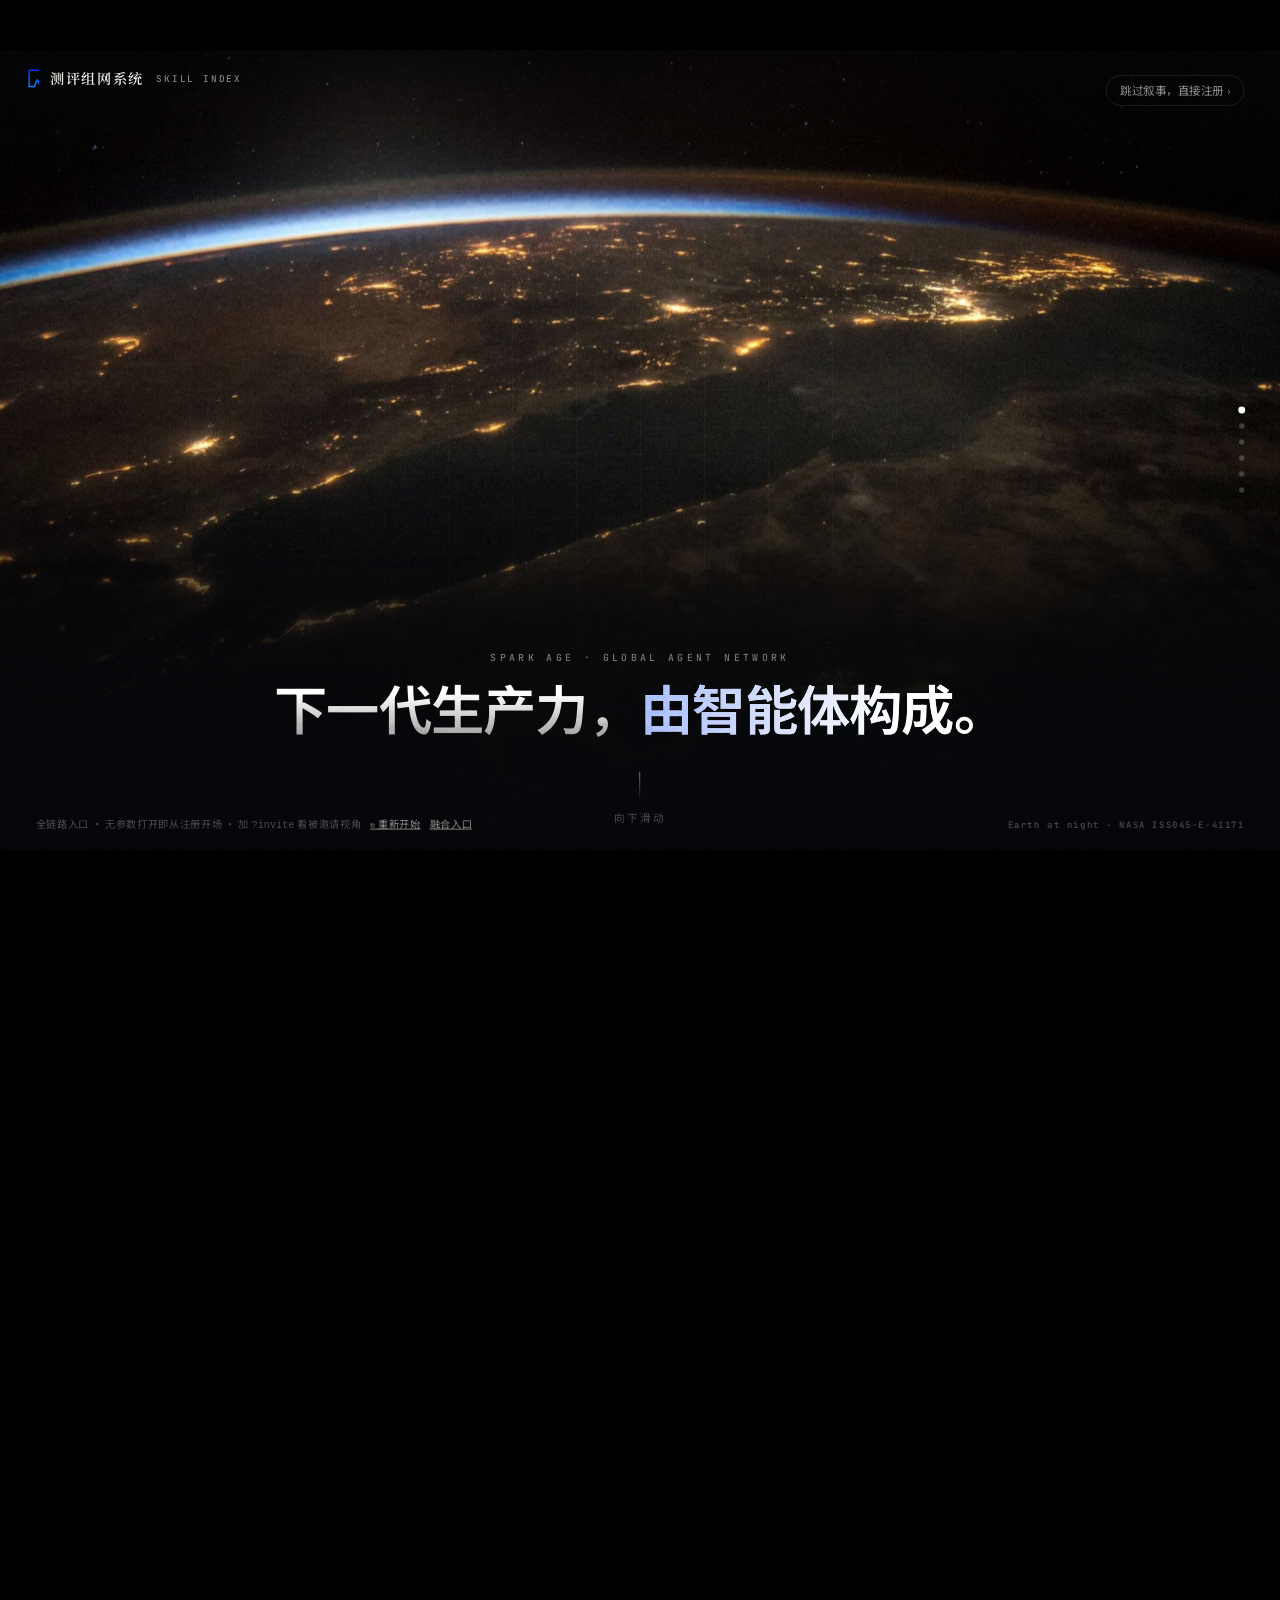
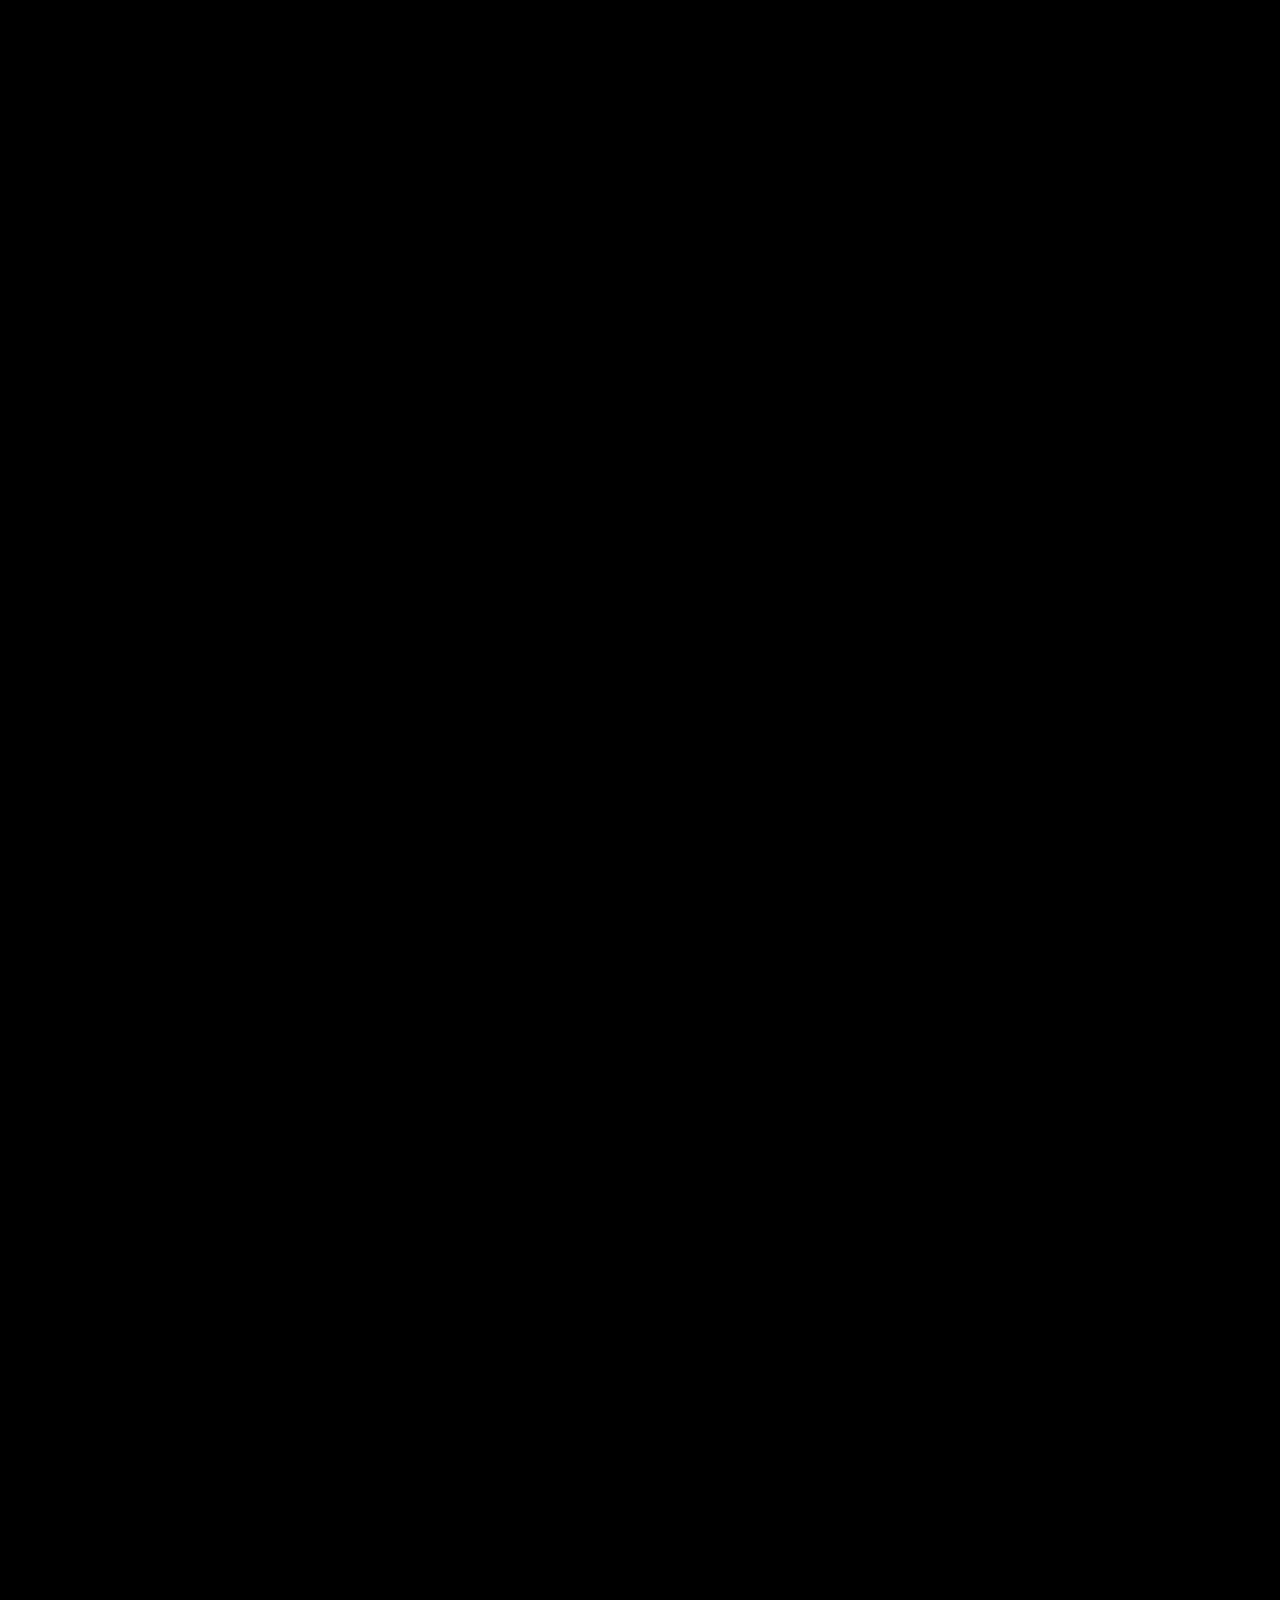
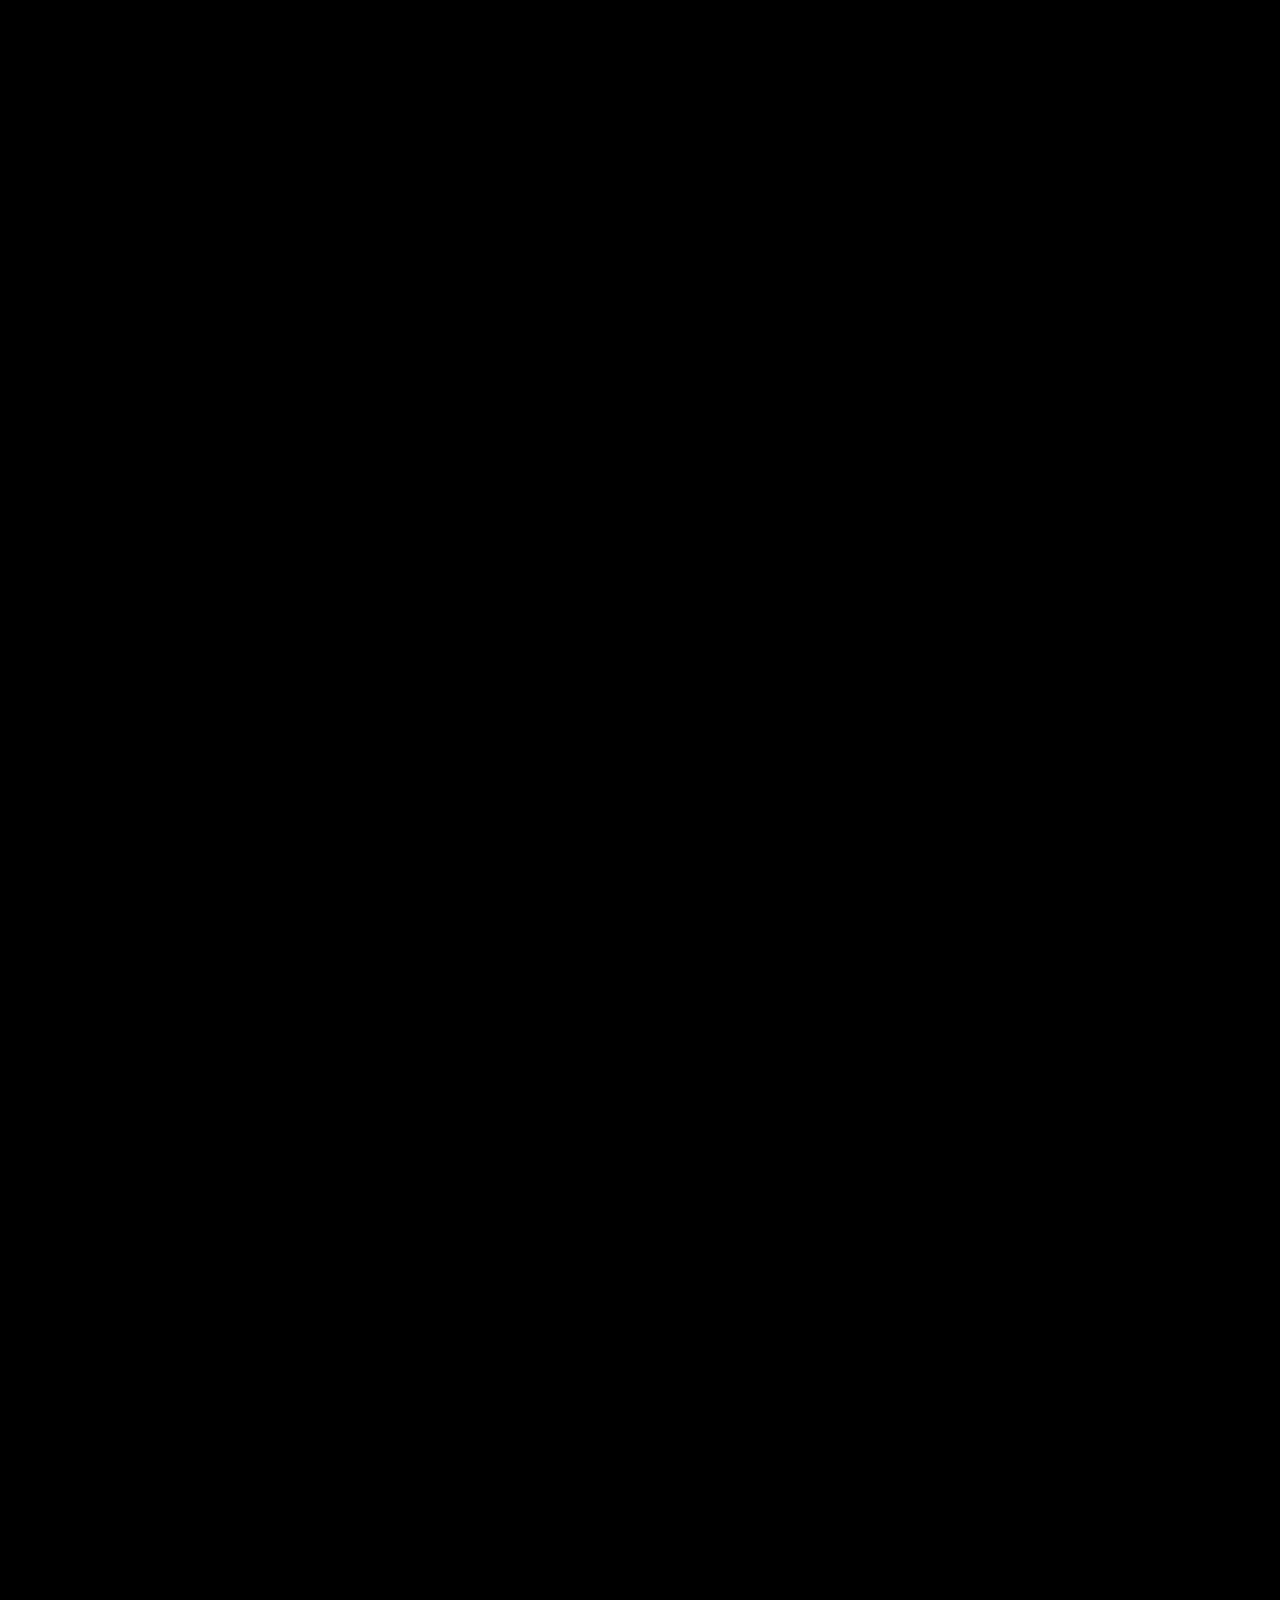
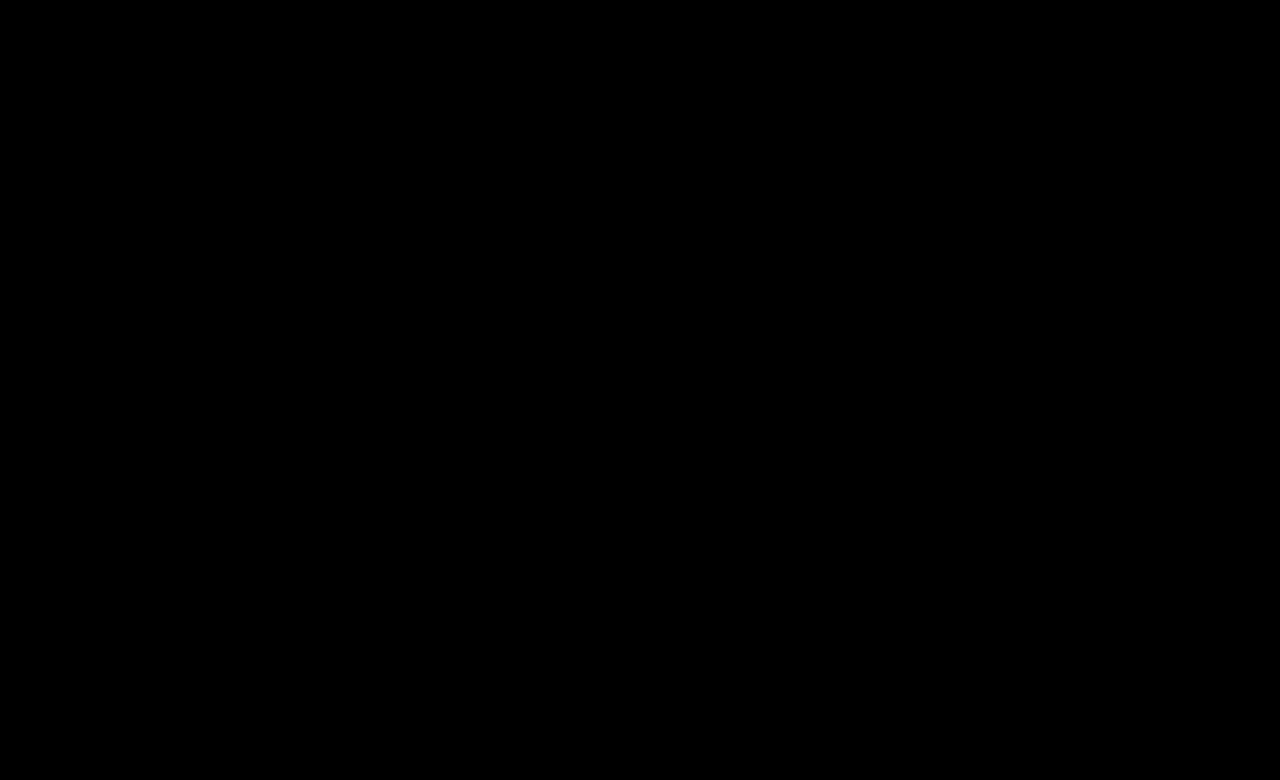
==== commit 5ee9e7b9: "Publish the dark login overlay and city-ops match copy. Replace the seven prototype files so Pages s" ====
--- a/step1-领证.html
+++ b/step1-领证.html
@@ -311,13 +311,13 @@
     <div class="line" id="l1" data-n="01 / 04 · 工业时代">工业时代，机器成为新的劳动力。</div>
     <div class="line" id="l2" data-n="02 / 04 · 智能时代">智能时代，<b>百亿级智能体</b>正在成为新的数字生产力。</div>
     <div class="line" id="l3" data-n="03 / 04 · 秩序">它们需要被验证、被找到、被组织起来。</div>
-    <div class="line" id="l4" data-n="04 / 04"><b>3,000+</b> 智能体，已各就其位。</div>
+    <div class="line" id="l4" data-n="04 / 04"><b>2,898</b> 个智能体，已各就其位。</div>
   </div>
 
   <!-- 2 欢迎加入 -->
   <div class="layer" id="welcome">
     <div class="hero2"><div class="kick" id="kick">JOIN THE NETWORK</div><h1 id="wt">你提需求，我来组织</h1>
-      <p>今天，已有 <b>3,000+</b> 智能体 · <b>40,000+</b> Skill 在网络中</p></div>
+      <p>今天，已有 <b>2,898</b> 个智能体 · <b>7,111</b> 项技能 在网络中</p></div>
     <div class="ctaw"><button class="cta" id="open">注册账号，开始使用<small>约 30 秒</small></button>
       <div class="calm2">说清场景里的问题，平台帮你匹配智能体，组出可落地的方案</div></div>
   </div>
@@ -561,8 +561,32 @@
     <div class="clock">已用时 <b id="mClk">00:00</b></div>
     <div class="tr p"><button>收起，好了通知我</button></div>
     <div class="left"><div class="lt">进度</div><div id="mPhs"></div>
-      <div class="num"><div><small>检索范围</small><b id="mNA">—</b></div><div><small>候选智能体</small><b id="mNC">—</b></div><div><small>入网</small><b id="mNN">—</b></div></div></div>
+      <div class="num" id="mStats">
+        <div class="lib">
+          <small>检索范围</small>
+          <b id="mNA">2,898 <em>个智能体</em></b>
+          <p class="sk" id="mNS">7,111 项技能</p>
+          <p class="snap" id="mSnap">2026-11-10 数据快照</p>
+        </div>
+        <div>
+          <small>候选技能</small>
+          <b class="na">未统计</b>
+          <p class="hint">先找到相关技能 · 演示</p>
+        </div>
+        <div>
+          <small>候选智能体</small>
+          <b class="na">未统计</b>
+          <p class="hint">按技能找到所属智能体 · 去重</p>
+        </div>
+        <div>
+          <small>方案采用的智能体</small>
+          <b class="na">—</b>
+          <p class="hint">筛选技能后汇总 · 跨方案去重</p>
+        </div>
+        <p class="note">候选和方案数量为演示，尚未接入实时组网结果。</p>
+      </div></div>
     <div class="needs"><div class="t"><span>城运环节</span><b id="mCov">0<em> / 7</em></b></div><div id="mNds"></div></div>
+    <div id="mSlogan"><b>从理解需求，到连接能力</b><p>以真实业务需求为起点，构建更贴合目标的智能协作网络。</p></div>
     <div class="log" id="mLog"></div>
     <div id="mAsk"><h4>你更看重哪一点？</h4><p>选一个，网络会按它调整 · 6 秒不选按「政务云」</p><div class="o"><button data-v="fast">上线快</button><button data-v="cheap">成本低</button><button data-v="local">政务云</button></div><div class="bar"><i id="mAskBar"></i></div></div>
     <div id="mPop"><button type="button" class="x" aria-label="关闭">×</button>
@@ -921,7 +945,7 @@
   LINES.forEach((id, j) => { const e = $(id), v = vis(j + .55, j + 1.62); e.style.opacity = v; e.style.transform = `translateY(${(1 - v) * 10}px)`; e.classList.remove('on', 'off');
     const cs = e._cs || (e._cs = [...e.querySelectorAll('.c')]), lit = clamp((Q - (j + .6)) / .55) * cs.length; cs.forEach((c, n) => c.classList.toggle('on', n < lit)); });
   const od = $('#odo'); const ov = vis(1.62, 2.62); od.style.opacity = ov; const fut = Q > 2.05; od.classList.toggle('future', fut);
-  $('#olab').textContent = fut ? '未来 · 数字生产力' : '今天 · 网络中的智能体'; odoSet(Q < 1.75 ? '0' : fut ? '10,000,000,000' : '3,000');
+  $('#olab').textContent = fut ? '未来 · 数字生产力' : '今天 · 网络中的智能体'; odoSet(Q < 1.75 ? '0' : fut ? '10,000,000,000' : '2,898');
   const w = Q > 4.75; if (w !== shownWelcome && !issuing) { shownWelcome = w; show(w ? 'welcome' : 'story'); if (w) { try { buildSpec(); } catch (e) { console.warn('buildSpec', e); } } }
   const textOn = shownWelcome && !$('#after').classList.contains('on'), tn = now();
   if (textOn && welcomeAt < 0) { welcomeAt = tn; offAt = -1; } else if (!textOn && welcomeAt >= 0) { welcomeAt = -1; offAt = tn; }
@@ -966,12 +990,61 @@
 
 // ── 流程 ──
 const show = id => document.querySelectorAll('.layer').forEach(l => l.classList.toggle('on', [].concat(id).includes(l.id)));
+// 先过渡到「你提需求，我来组织」星图幕，再交给登录层淡入
+window.__arriveWelcome = function () {
+  const target = innerHeight * 5.2;
+  const start = scrollY;
+  const dist = target - start;
+  const already = Math.abs(dist) < 24 && (shownWelcome || Q > 4.75);
+  const block = e => { e.preventDefault(); };
+  document.addEventListener('wheel', block, { passive: false });
+  document.addEventListener('touchmove', block, { passive: false });
+  const unbindNav = () => {
+    document.removeEventListener('wheel', block, { passive: false });
+    document.removeEventListener('touchmove', block, { passive: false });
+  };
+  return new Promise(function (resolve) {
+    function settle() {
+      scrollTo(0, target);
+      Q = 5.2;
+      shownWelcome = true;
+      issuing = true;
+      show('welcome');
+      const w = $('#welcome');
+      if (w) w.classList.add('on', 'ready');
+      const t0 = performance.now();
+      (function check() {
+        const crys = $('#wt') && $('#wt').classList.contains('crys');
+        if (crys || performance.now() - t0 > 2000) {
+          document.documentElement.style.overflow = 'hidden';
+          document.body.style.overflow = 'hidden';
+          unbindNav();
+          resolve();
+        } else requestAnimationFrame(check);
+      })();
+    }
+    if (already) { settle(); return; }
+    const duration = Math.max(700, Math.min(1700, Math.abs(dist) / Math.max(innerHeight, 1) * 360));
+    const t0 = performance.now();
+    const ease = t => t < 0.5 ? 4 * t * t * t : 1 - Math.pow(-2 * t + 2, 3) / 2;
+    (function step(now) {
+      const p = Math.min(1, (now - t0) / duration);
+      const y = start + dist * ease(p);
+      scrollTo(0, y);
+      Q = clamp(y / innerHeight, 0, 5.2);
+      if (p < 1) requestAnimationFrame(step);
+      else settle();
+    })(t0);
+  });
+};
+window.__unlockOpeningScroll = function () {
+  document.documentElement.style.overflow = '';
+  document.body.style.overflow = '';
+  issuing = false;
+};
+
 $('#skip').onclick = () => {
-  issuing = true; shownWelcome = true;
-  scrollTo({ top: innerHeight * 5.2, behavior: 'auto' });
-  show(['welcome', 'issue']);
-  try { update(); } catch (e) {}
-  setTimeout(() => { const n = $('#fName'); if (n) n.focus(); }, 200);
+  if (window.ChecklistProto) ChecklistProto.showLogin('register');
 };
 if (INVITE) { const k = $('#kick'); k.className = 'kick inv'; k.textContent = '陈思远 邀请你加入 · 全球数源中心已有 3 位同事在网络中'; $('#fOrg').value = '全球数源中心（广州南沙）有限公司'; }
 function buildSpec() {
@@ -980,7 +1053,7 @@
   if (wrap) wrap.innerHTML = '';
 }
 // 注册
-$('#open').onclick = () => { issuing = true; $('#welcome').classList.add('ready','on'); show(['welcome', 'issue']); try { update(); } catch (e) {} setTimeout(() => { const n = $('#fName'); if (n) n.focus(); }, 200); };
+$('#open').onclick = () => { if (window.ChecklistProto) ChecklistProto.showLogin('login'); };
 const fN = $('#fName'), fO = $('#fOrg'), fR = $('#fRole');
 function attached() { return /数源/.test(fO.value); }
 function update() {
@@ -1092,7 +1165,7 @@
 // 缩放 + 启动
 function fit() { const s = Math.min(innerWidth / W, innerHeight / H), a = $('#app'); a.style.transform = `translate(${(innerWidth - W * s) / 2}px,${(innerHeight - H * s) / 2}px) scale(${s})`; $('#scroll').style.height = (innerHeight * 6.2) + 'px'; }
 addEventListener('resize', fit); fit();
-Promise.all([document.fonts.ready, new Promise(r => { const im = $('#earthImg'); im.complete ? r() : (im.onload = r); })]).then(() => { sampleLights(); sampleGlyph(); window.__ready = true; T0 = performance.now(); if (INVITE) scrollTo(0, innerHeight * 5.2); if (location.hash.startsWith('#q=')) scrollTo(0, innerHeight * +location.hash.slice(3)); onScroll(); requestAnimationFrame(draw); });
+Promise.all([document.fonts.ready, new Promise(r => { const im = $('#earthImg'); im.complete ? r() : (im.onload = r); })]).then(() => { try { sampleLights(); } catch (e) { console.warn('sampleLights', e); } try { sampleGlyph(); } catch (e) { console.warn('sampleGlyph', e); } window.__ready = true; T0 = performance.now(); if (INVITE) scrollTo(0, innerHeight * 5.2); if (location.hash.startsWith('#q=')) scrollTo(0, innerHeight * +location.hash.slice(3)); onScroll(); requestAnimationFrame(draw); });
 </script>
 <script src="checklist-proto.js"></script>
 <script>
--- a/match-act.css
+++ b/match-act.css
@@ -67,20 +67,28 @@
 #matchAct .clock b{color:var(--ink);font-weight:500}
 #matchAct .tr{position:absolute;right:36px;top:24px}
 #matchAct .tr button{background:rgba(255,255,255,.04);border:1px solid var(--line);color:var(--mut);font:400 13px NSans;padding:7px 14px;border-radius:999px}
-#matchAct .left{position:absolute;left:36px;top:132px;width:200px}
+#matchAct .left{position:absolute;left:36px;top:132px;width:228px;bottom:100px;overflow:hidden}
 #matchAct .lt{font:500 10px JBM;letter-spacing:.3em;color:var(--faint);margin-bottom:12px}
-#matchAct .ph{display:flex;gap:11px;padding:7px 0;opacity:.3;transition:opacity .4s}
+#matchAct .ph{display:flex;gap:11px;padding:5px 0;opacity:.3;transition:opacity .4s}
 #matchAct .ph.on{opacity:1}
 #matchAct .ph.done{opacity:.6}
 #matchAct .ph i{width:8px;height:8px;border-radius:50%;border:1.5px solid var(--mut);margin-top:6px;flex:none}
 #matchAct .ph.on i{background:var(--blue);border-color:var(--blue);box-shadow:0 0 10px var(--blue)}
 #matchAct .ph.done i{background:var(--gold);border-color:var(--gold)}
 #matchAct .ph b{font:500 14px NSans}
-#matchAct .num{margin-top:26px;padding-top:16px;border-top:1px solid var(--line)}
-#matchAct .num div{margin-bottom:14px}
+#matchAct .num{margin-top:18px;padding-top:14px;border-top:1px solid var(--line)}
+#matchAct .num div{margin-bottom:10px}
 #matchAct .num small{display:block;font:500 10px JBM;letter-spacing:.24em;color:var(--faint)}
-#matchAct .num b{display:block;margin-top:3px;font:400 30px NR}
+#matchAct .num b{display:block;margin-top:3px;font:400 32px/1.1 NR;letter-spacing:-.02em}
 #matchAct .num b em{font:400 13px NSans;font-style:normal;color:var(--mut);margin-left:6px}
+#matchAct .num b.na{font:400 16px/1.3 NSans;letter-spacing:0;margin-top:4px}
+#matchAct .num .sk{margin:4px 0 0;font:400 17px NSans;color:var(--ink)}
+#matchAct .num .snap{margin:4px 0 0;font:500 11px JBM;letter-spacing:.02em;color:var(--faint)}
+#matchAct .num .hint{margin:3px 0 0;font:400 11px/1.45 NSans;color:var(--faint)}
+#matchAct .num .note{margin:8px 0 0;font:400 11px/1.55 NSans;color:var(--faint)}
+#matchAct #mSlogan{position:absolute;left:50%;bottom:108px;transform:translateX(-50%);width:min(640px,70%);text-align:center;pointer-events:none;transition:opacity .45s;z-index:8}
+#matchAct #mSlogan b{display:block;font:500 28px NSerif;letter-spacing:.06em;color:#fff}
+#matchAct #mSlogan p{margin:10px 0 0;font:400 13px/1.65 NSans;color:var(--mut)}
 #matchAct .needs{position:absolute;right:32px;top:120px;width:268px}
 #matchAct .needs .t{display:flex;justify-content:space-between;align-items:baseline;font:500 10px JBM;letter-spacing:.26em;color:var(--faint);margin-bottom:10px}
 #matchAct .needs .t b{font:400 26px NR;color:var(--ink);letter-spacing:0}
--- a/checklist-proto.css
+++ b/checklist-proto.css
@@ -1,25 +1,113 @@
 /* 清单补全层 · 登录 / 工作台 / 多任务卡 / DAG / 组网三态 / 轮播 */
-#loginAct,#workbenchAct{position:fixed;inset:0;z-index:42;display:none;align-items:center;justify-content:center;
+
+/* 登录层与开场星图同一套视觉：深色可透视玻璃、顶栏品牌、浅色胶囊主按钮 */
+#loginAct{
+  position:fixed;inset:0;z-index:110;display:flex;align-items:center;justify-content:center;
+  opacity:0;pointer-events:none;color:var(--ink,#ECEAE4);
+  background:radial-gradient(ellipse 55% 65% at 50% 52%,rgba(5,6,8,.38),rgba(5,6,8,.1) 72%,rgba(5,6,8,.06));
+  transition:opacity .55s ease;
+  padding-top:72px;box-sizing:border-box;
+}
+#loginAct.on{opacity:1;pointer-events:auto}
+#loginAct .lp{
+  width:min(400px,92vw);padding:36px 36px 22px;text-align:left;
+  border-radius:20px;
+  background:rgba(8,10,16,.42);
+  -webkit-backdrop-filter:blur(22px) saturate(1.25);
+  backdrop-filter:blur(22px) saturate(1.25);
+  border:1px solid var(--line,rgba(255,255,255,.14));
+  box-shadow:0 24px 80px rgba(0,0,0,.4);
+  transform:translateY(12px);
+  transition:transform .5s cubic-bezier(.2,.8,.2,1);
+}
+#loginAct.on .lp{transform:none}
+#loginAct .lg-mark{
+  display:flex;align-items:center;justify-content:center;gap:12px;margin:0 0 26px;
+}
+#loginAct .lg-mark img{height:20px;filter:brightness(1.4)}
+#loginAct .lg-mark b{
+  display:flex;align-items:baseline;gap:8px;
+  font:600 15px/1 NSans,"PingFang SC",sans-serif;letter-spacing:.02em;color:var(--ink,#ECEAE4);font-weight:600;
+}
+#loginAct .lg-mark small{
+  font:500 10.5px JBM,ui-monospace,monospace;letter-spacing:.26em;color:var(--faint,rgba(236,234,228,.3));
+}
+#loginAct .kick{
+  margin:0 0 12px;text-align:center;
+  font:500 11px JBM,ui-monospace,monospace;letter-spacing:.32em;color:rgba(255,255,255,.45);
+}
+#loginAct h2{
+  margin:0 0 8px;text-align:center;
+  font:600 28px/1.2 NSans,"PingFang SC",sans-serif;letter-spacing:-.02em;color:var(--ink,#ECEAE4);
+}
+#loginAct .sub{
+  margin:0 0 26px;text-align:center;
+  font:400 14px/1.55 NSans;color:var(--mut,rgba(236,234,228,.58));
+}
+#loginAct .f{margin-bottom:16px}
+#loginAct .f label{
+  display:block;font:500 11px JBM,ui-monospace,monospace;letter-spacing:.2em;
+  color:var(--faint,rgba(236,234,228,.3));margin-bottom:8px;
+}
+#loginAct .f input{
+  width:100%;box-sizing:border-box;
+  border:1px solid var(--line,rgba(255,255,255,.14));border-radius:12px;
+  background:rgba(14,17,26,.45);color:var(--ink,#ECEAE4);
+  padding:12px 14px;font:400 15px NSans,"PingFang SC",sans-serif;
+  outline:none;transition:border-color .15s,box-shadow .15s;
+}
+#loginAct .f input::placeholder{color:var(--faint,rgba(236,234,228,.3))}
+#loginAct .f input:focus{
+  border-color:rgba(111,147,255,.5);box-shadow:0 0 0 3px rgba(111,147,255,.16);
+  background:rgba(14,17,26,.6);
+}
+#loginAct .f input:-webkit-autofill,
+#loginAct .f input:-webkit-autofill:hover,
+#loginAct .f input:-webkit-autofill:focus{
+  -webkit-text-fill-color:var(--ink,#ECEAE4);
+  -webkit-box-shadow:0 0 0 30px rgba(14,17,26,.9) inset;
+  caret-color:var(--ink,#ECEAE4);
+  transition:background-color 9999s ease-out;
+}
+#loginAct .sign{
+  width:100%;margin-top:8px;border:0;border-radius:999px;padding:14px 26px;cursor:pointer;
+  background:#F5F5F2;color:#0A0B0E;
+  font:600 15px NSans,"PingFang SC",sans-serif;
+  box-shadow:0 0 0 1px rgba(255,255,255,.15),0 10px 40px -10px rgba(120,150,255,.35);
+}
+#loginAct .sign:hover{filter:brightness(1.06)}
+#loginAct .switch{
+  margin:18px 0 0;text-align:center;font:400 13px NSans;color:var(--mut,rgba(236,234,228,.58));
+}
+#loginAct .switch button{
+  background:none;border:0;padding:0;margin:0;cursor:pointer;
+  color:var(--ink,#ECEAE4);font:500 13px NSans;
+}
+#loginAct .switch button:hover{color:#A9BEFF}
+#loginAct .back{
+  display:block;margin:10px auto 0;background:none;border:0;cursor:pointer;
+  color:var(--faint,rgba(236,234,228,.3));font:400 12px NSans;
+}
+#loginAct .back:hover{color:var(--ink,#ECEAE4)}
+
+/* 登录淡入时，欢迎幕底部 CTA 让位，标题与星图留在玻璃后 */
+#welcome.on.login-up .ctaw,
+#welcome.ready.login-up .ctaw,
+#welcome.login-up .ctaw{
+  opacity:0!important;
+  transform:translateY(12px)!important;
+  pointer-events:none!important;
+  transition:opacity .45s ease,transform .5s cubic-bezier(.2,.8,.2,1)!important;
+}
+
+#workbenchAct{position:fixed;inset:0;z-index:42;display:none;align-items:center;justify-content:center;
   background:radial-gradient(1200px 700px at 50% -10%,rgba(21,67,242,.22),transparent 55%),#06070A;color:#ECEAE4}
-#loginAct.on,#workbenchAct.on{display:flex}
-#loginAct .lp,#workbenchAct .wb{width:min(920px,92vw);max-height:min(860px,90vh);overflow:auto;
+#workbenchAct.on{display:flex}
+#workbenchAct .wb{width:min(920px,92vw);max-height:min(860px,90vh);overflow:auto;
   border:1px solid rgba(255,255,255,.12);border-radius:18px;background:rgba(14,17,26,.92);
   box-shadow:0 30px 80px rgba(0,0,0,.45);padding:36px 36px 28px}
-#loginAct .lp{width:min(460px,92vw)}
-#loginAct h2,#workbenchAct h2{margin:0 0 8px;font:600 28px/1.3 NSerif,"PingFang SC",serif;letter-spacing:.08em}
-#loginAct .sub,#workbenchAct .sub{margin:0 0 22px;font:400 13.5px/1.6 NSans;color:rgba(236,234,228,.55)}
-#loginAct .tabs{display:flex;gap:8px;margin-bottom:18px}
-#loginAct .tabs button{flex:1;border:1px solid rgba(255,255,255,.14);background:transparent;color:rgba(236,234,228,.7);
-  padding:10px 12px;border-radius:10px;font:500 13px NSans;cursor:pointer}
-#loginAct .tabs button.on{border-color:rgba(111,147,255,.7);color:#fff;background:rgba(77,123,255,.14)}
-#loginAct .f{margin-bottom:14px}
-#loginAct .f label{display:flex;justify-content:space-between;font:500 12px NSans;color:rgba(236,234,228,.55);margin-bottom:6px}
-#loginAct .f input{width:100%;box-sizing:border-box;border:1px solid rgba(255,255,255,.14);border-radius:10px;
-  background:rgba(255,255,255,.04);color:#fff;padding:12px 14px;font:400 14px NSans}
-#loginAct .sign{width:100%;margin-top:8px;border:0;border-radius:12px;padding:14px 16px;cursor:pointer;
-  background:linear-gradient(160deg,#1543F2,#0A2AB8);color:#fff;font:500 15px NSans}
-#loginAct .hint{margin-top:14px;font:400 12px/1.55 NSans;color:rgba(236,234,228,.4)}
-#loginAct .back{margin-top:16px;background:none;border:0;color:rgba(111,147,255,.9);font:500 13px NSans;cursor:pointer}
+#workbenchAct h2{margin:0 0 8px;font:600 28px/1.3 NSerif,"PingFang SC",serif;letter-spacing:.08em}
+#workbenchAct .sub{margin:0 0 22px;font:400 13.5px/1.6 NSans;color:rgba(236,234,228,.55)}
 
 #workbenchAct .wb-hd{display:flex;align-items:flex-end;justify-content:space-between;gap:16px;margin-bottom:18px}
 #workbenchAct .wb-acts{display:flex;gap:8px;flex-wrap:wrap}
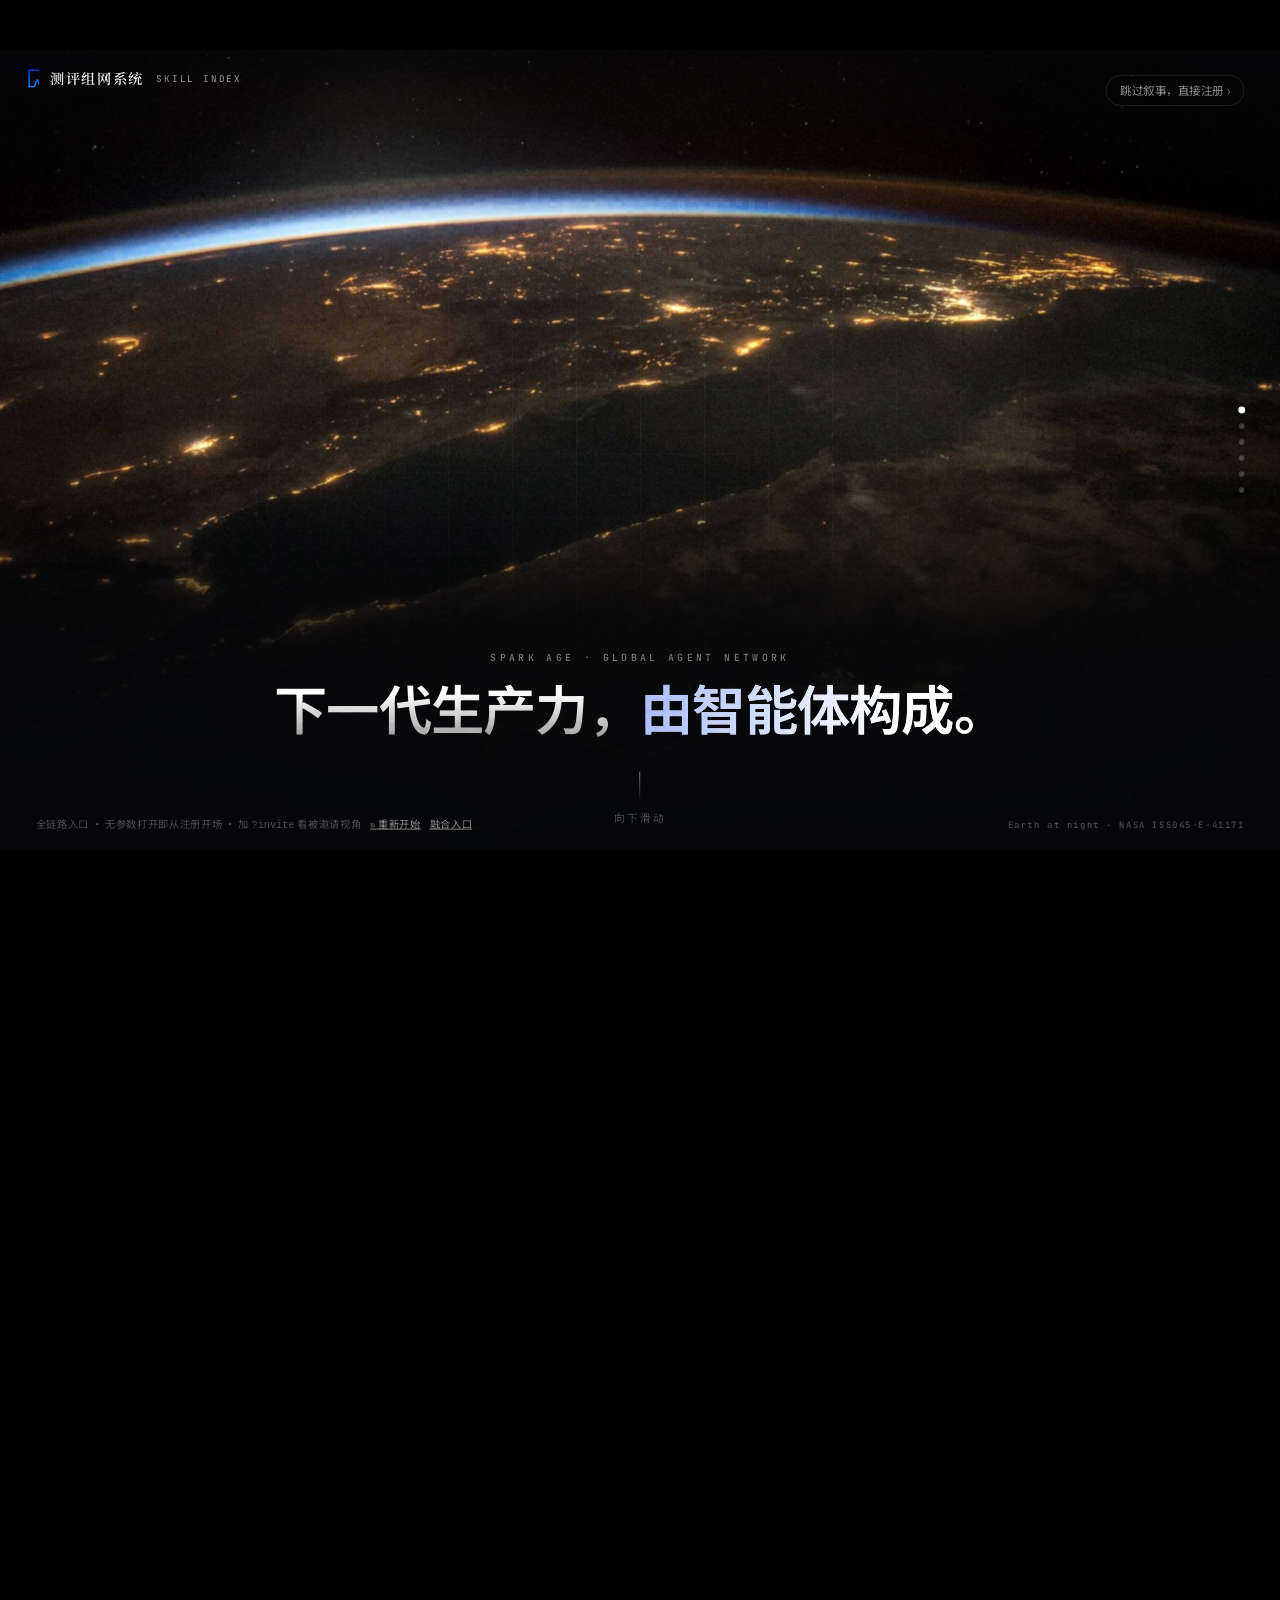
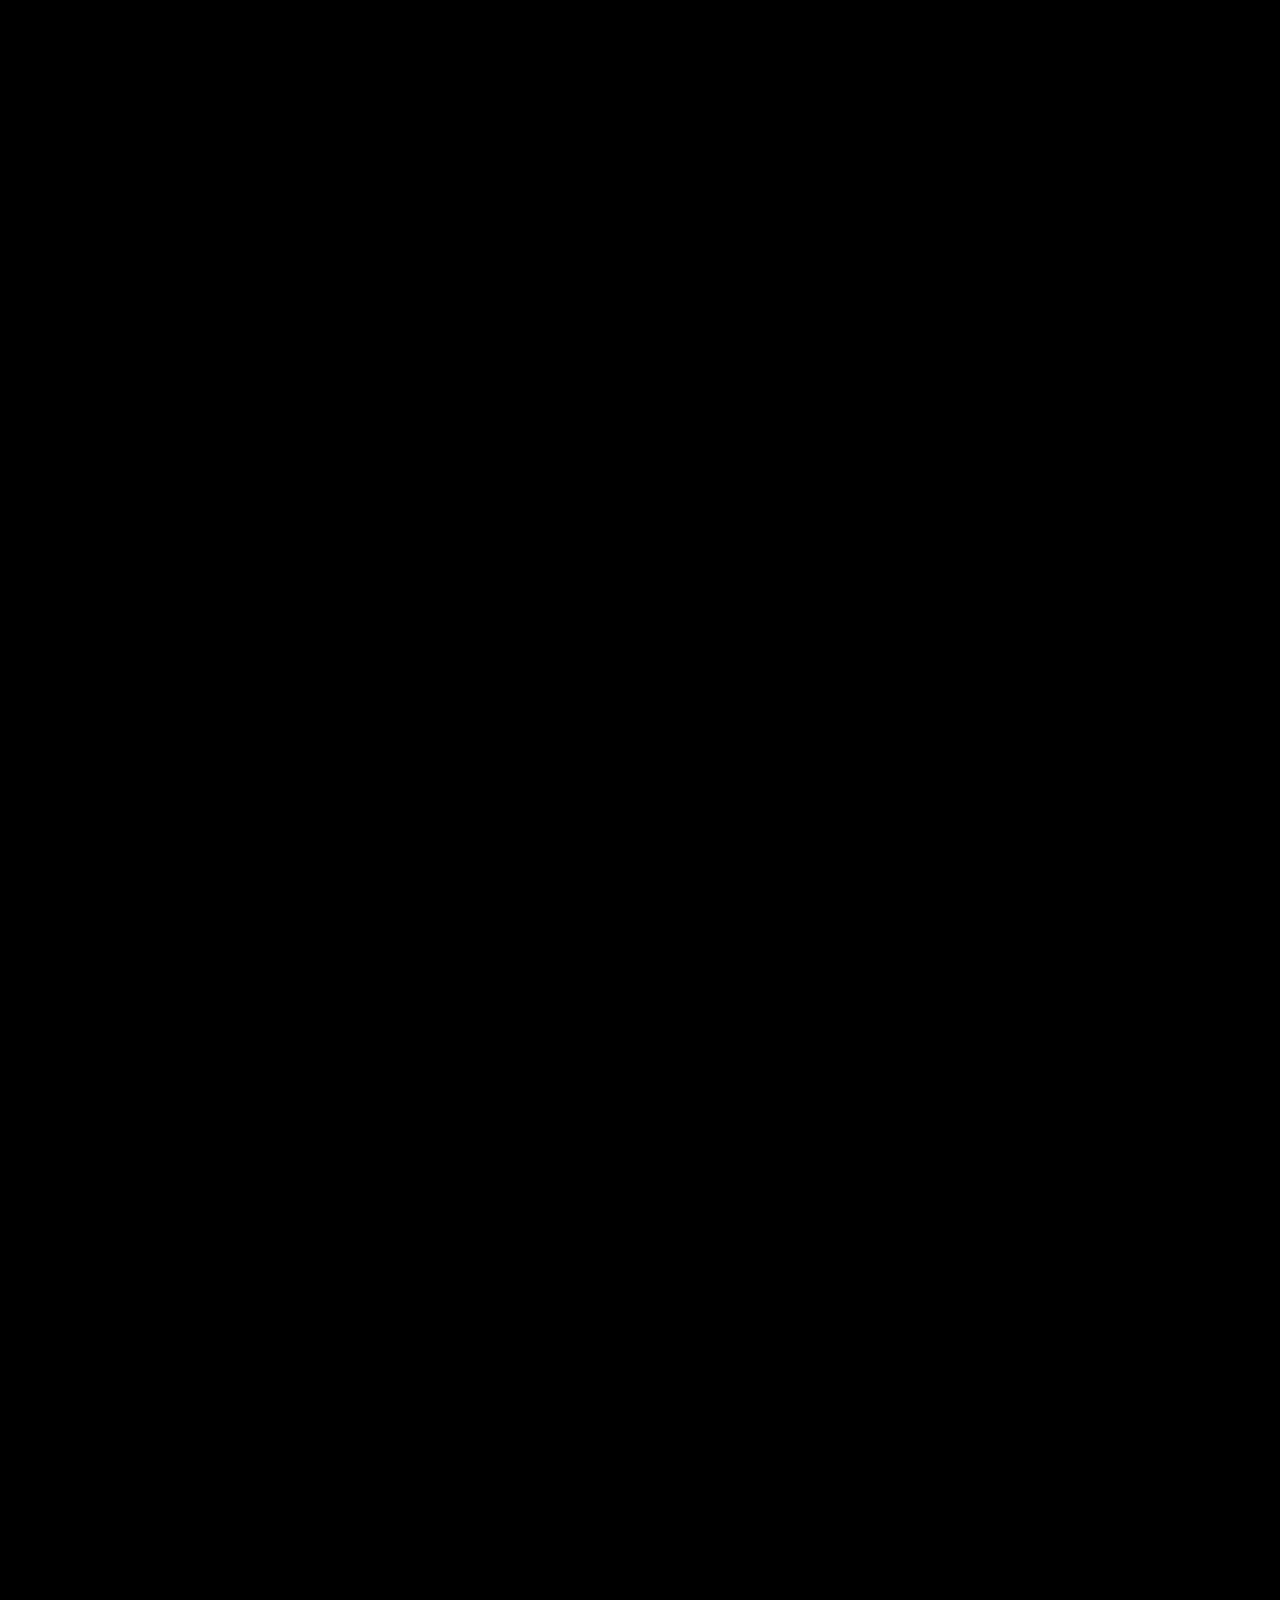
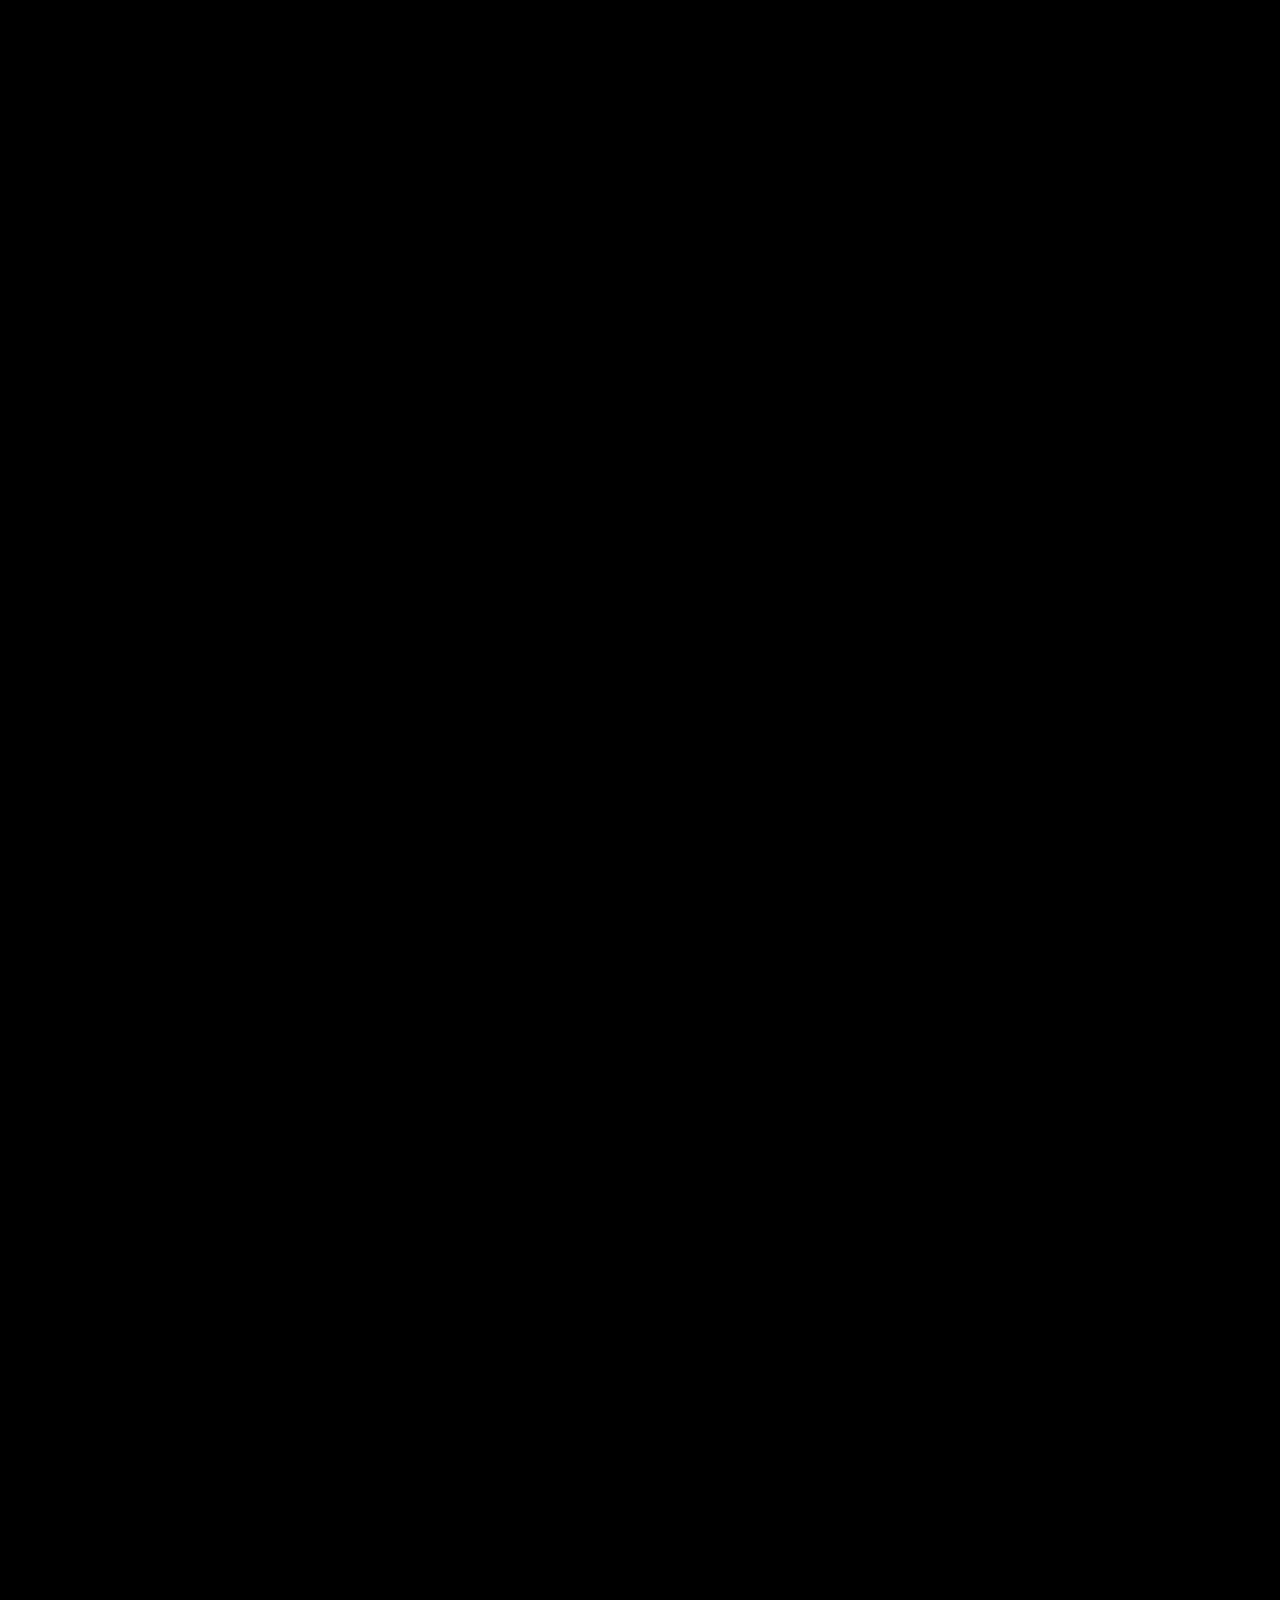
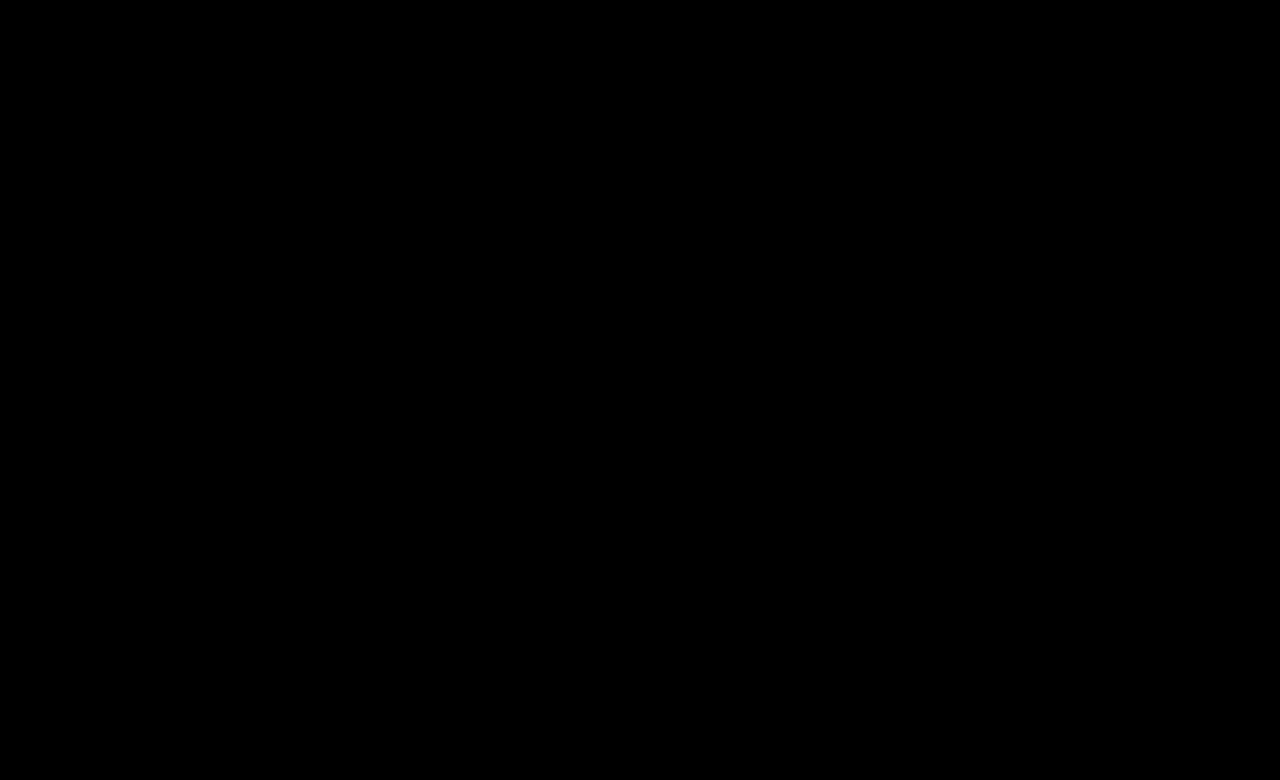
==== commit 91a103c1: "Publish the 2026-11-11 unified prototype. Replace the GitHub Pages root with the current local proto" ====
--- a/step1-领证.html
+++ b/step1-领证.html
@@ -281,12 +281,13 @@
 #welcome .spec,#welcome .spec-shadow{display:none!important}
 </style>
 <link rel="stylesheet" href="shell.css">
-<link rel="stylesheet" href="demand-act.css">
+<link rel="stylesheet" href="demand-act.css?v=confirmstay1">
+<link rel="stylesheet" href="demand-report.css">
 <link rel="stylesheet" href="match-act.css">
 <link rel="stylesheet" href="enrich-act.css?v=enrichfix4">
 <link rel="stylesheet" href="scheme-act.css">
-<link rel="stylesheet" href="checklist-proto.css">
-<script src="shell.js"></script>
+<link rel="stylesheet" href="checklist-proto.css?v=confirmstay1">
+<script src="shell.js?v=dropask1"></script>
 </head>
 <body>
 <div id="scroll"></div>
@@ -311,13 +312,13 @@
     <div class="line" id="l1" data-n="01 / 04 · 工业时代">工业时代，机器成为新的劳动力。</div>
     <div class="line" id="l2" data-n="02 / 04 · 智能时代">智能时代，<b>百亿级智能体</b>正在成为新的数字生产力。</div>
     <div class="line" id="l3" data-n="03 / 04 · 秩序">它们需要被验证、被找到、被组织起来。</div>
-    <div class="line" id="l4" data-n="04 / 04"><b>2,898</b> 个智能体，已各就其位。</div>
+    <div class="line" id="l4" data-n="04 / 04"><b>3000+</b> 个智能体，已各就其位。</div>
   </div>
 
   <!-- 2 欢迎加入 -->
   <div class="layer" id="welcome">
     <div class="hero2"><div class="kick" id="kick">JOIN THE NETWORK</div><h1 id="wt">你提需求，我来组织</h1>
-      <p>今天，已有 <b>2,898</b> 个智能体 · <b>7,111</b> 项技能 在网络中</p></div>
+      <p>今天，已有 <b>3000+</b> 个智能体 · <b>10000+</b> 项技能 在网络中</p></div>
     <div class="ctaw"><button class="cta" id="open">注册账号，开始使用<small>约 30 秒</small></button>
       <div class="calm2">说清场景里的问题，平台帮你匹配智能体，组出可落地的方案</div></div>
   </div>
@@ -325,7 +326,7 @@
   <!-- 3 注册成功 -->
   <div class="layer" id="after">
     <div class="hero2"><div class="kick">ACCOUNT · READY</div><h1 id="hi">欢迎你。</h1>
-      <p>先指出你要解决的问题。平台整理成需求、请你补一点上下文，再为你匹配智能体并给出组网方案。</p></div>
+      <p>先指出你要解决的问题。平台整理成需求、请你确认业务流程，再为你匹配智能体并给出组网方案。</p></div>
     <div class="ctaw"><div class="next on"><button class="btn2" id="shareBtn">邀请同事一起用</button><button class="btnw" id="goDemand">开始提出需求 →</button></div></div>
   </div>
 
@@ -335,7 +336,7 @@
       <div class="form" style="grid-column:1/-1;max-width:520px;margin:0 auto;padding:56px 48px 48px">
         <div class="k">CREATE ACCOUNT</div>
         <h2>注册账号</h2>
-        <div class="sub">先留三个字段，后面组网前再完善匹配信息。</div>
+        <div class="sub">先留姓名、机构和岗位，方便协作和匹配。</div>
         <div class="f"><label>姓名<i>怎么称呼你</i></label><input id="fName" maxlength="10" autocomplete="off" placeholder="例：陈思远"></div>
         <div class="f"><label>所在机构<i id="orgHint">用于匹配同机构协作</i></label><input id="fOrg" maxlength="40" autocomplete="off" placeholder="例：全球数源中心（广州南沙）有限公司"></div>
         <div class="f"><label>岗位<i>让需求与方案更贴你的职责</i></label><input id="fRole" maxlength="20" autocomplete="off" placeholder="例：消防信息化负责人"></div>
@@ -365,24 +366,60 @@
   <div class="prog" id="prog"><i></i><i></i><i></i><i></i><i></i><i></i></div>
   <div class="demo">全链路入口 · 无参数打开即从注册开场 · 加 <code>?invite</code> 看被邀请视角<a href="step1-领证.html" data-restart="1">↻ 重新开始</a><a href="index.html">融合入口</a></div>
 
-  <!-- 同页需求幕：左对话 + 右需求栏（城运案例演示） -->
+  <!-- 同页需求幕：左整理/流程预览 + 右需求文档与输入（新客户提需求） -->
   <div id="demandAct" aria-hidden="true">
     <div class="dm-shell">
-      <aside class="dm-chat" id="dmChat">
-        <header class="dm-chat-hd">
-          <div class="dm-chat-title">
-            <span class="dm-kicker">对话</span>
-            <h2 id="dmChatTitle">新对话</h2>
+      <section class="dm-viz" id="dmViz">
+        <div class="dm-viz-empty" id="dmVizEmpty">
+          <b>需求整理与业务流程</b>
+          <p>在右侧描述你的需求后，这里会先理解并整理需求，再生成业务流程并更新预览。</p>
+        </div>
+        <div class="dm-org" id="dmOrgCard" hidden>
+          <header class="dm-org-hd">
+            <h2>正在整理需求</h2>
+            <span class="dm-org-timer" id="dmOrgTimer" aria-hidden="true">已用时 0 秒</span>
+          </header>
+          <ol class="dm-org-steps" id="dmOrgSteps">
+            <li data-step="1" class="is-on"><i>1</i><span>理解并整理需求</span></li>
+            <li data-step="2" class="is-wait"><i>2</i><span>生成业务流程并核对需求</span></li>
+            <li data-step="3" class="is-wait"><i>3</i><span>更新需求预览</span></li>
+          </ol>
+          <div class="dm-org-skel" aria-hidden="true">
+            <span class="dm-skel-bar w1"></span>
+            <span class="dm-skel-bar w2"></span>
+            <span class="dm-skel-bar w3"></span>
+            <span class="dm-skel-block"></span>
+            <span class="dm-skel-block"></span>
           </div>
-          <button type="button" class="dm-ghost" id="dmGuide" title="演示说明">使用说明</button>
+          <p class="dm-org-foot">需求整理好后会先显示，业务流程生成完成后会自动更新。</p>
+        </div>
+        <div class="dm-flowview" id="dmFlowView" hidden></div>
+        <span id="dmChatTitle" hidden>新对话</span>
+      </section>
+      <div class="dm-split" id="dmSplit" title="拖动调整预览与需求的宽度"></div>
+      <section class="dm-panel" id="dmPanel">
+        <header class="dm-panel-hd">
+          <div class="dm-panel-title">
+            <span class="dm-kicker">需求文档</span>
+            <h2 id="dmReqTitle" contenteditable="false">未命名需求</h2>
+            <span class="dm-ver" id="dmVer">V1</span>
+            <span class="dm-badge" id="dmBadge" data-st="idle">待整理</span>
+            <button type="button" class="dm-ghost" id="dmGuide" title="演示说明">使用说明</button>
+          </div>
         </header>
-        <div class="dm-log" id="dmLog" role="log" aria-live="polite">
-          <div class="dm-empty" id="dmEmpty">
-            <b>先在左侧描述你的需求</b>
-            <p>平台会整理成结构化需求，供你确认后匹配组网。演示可一键填入城运案例。</p>
-            <button type="button" class="dm-case" id="dmUseCase">使用城运案例</button>
+        <div class="dm-panel-body" id="dmPanelBody">
+          <div class="dm-panel-empty" id="dmPanelEmpty">
+            <b>在这里描述你的需求</b>
+            <p>平台会整理成结构化需求文档，左侧同步理解需求并生成业务流程。演示可一键填入案例。</p>
+            <div class="dm-case-row">
+              <button type="button" class="dm-case" id="dmUseCase">使用城运案例</button>
+            </div>
+          </div>
+          <div class="dm-panel-content" id="dmPanelContent" hidden>
+            <div id="dmDoc" class="dm-doc"></div>
           </div>
         </div>
+        <div class="dm-log" id="dmLog" hidden role="log"></div>
         <footer class="dm-composer">
           <div class="dm-tools">
             <button type="button" class="dm-tool" disabled title="演示版">语音</button>
@@ -390,74 +427,18 @@
             <button type="button" class="dm-tool accent" id="dmFillCase">一键填入案例</button>
           </div>
           <div class="dm-input-row">
-            <textarea id="dmInput" rows="2" placeholder="描述你的需求，也可以添加文件…"></textarea>
+            <textarea id="dmInput" rows="2" placeholder="在这里描述你的需求，也可以添加文件…"></textarea>
             <button type="button" class="dm-send" id="dmSend" disabled aria-label="发送">↑</button>
           </div>
         </footer>
-      </aside>
-      <div class="dm-split" id="dmSplit" title="拖动调整对话与需求的宽度"></div>
-      <section class="dm-panel" id="dmPanel">
-        <header class="dm-panel-hd">
-          <div class="dm-panel-title">
-            <span class="dm-kicker">需求</span>
-            <h2 id="dmReqTitle" contenteditable="false">未命名需求</h2>
-            <span class="dm-ver" id="dmVer">v1</span>
-            <span class="dm-badge" id="dmBadge" data-st="idle">待整理</span>
-          </div>
-        </header>
-        <div class="dm-panel-body" id="dmPanelBody">
-          <div class="dm-panel-empty" id="dmPanelEmpty">先在左侧描述你的需求。</div>
-          <div class="dm-panel-content" id="dmPanelContent" hidden>
-            <section class="dm-sec">
-              <h3>组织信息</h3>
-              <dl class="dm-kv">
-                <div><dt>组织名称</dt><dd id="dmOrg">—</dd></div>
-                <div><dt>所属行业</dt><dd><span class="dm-pill" id="dmIndustry">—</span></dd></div>
-                <div><dt>组织规模</dt><dd id="dmScale">—</dd></div>
-              </dl>
-            </section>
-            <section class="dm-sec">
-              <h3>需求概述</h3>
-              <p class="dm-summary" id="dmSummary"></p>
-            </section>
-            <section class="dm-sec">
-              <h3>任务场景 <small id="dmTaskCount">1 个</small></h3>
-              <details class="dm-task" id="dmTask" open>
-                <summary>
-                  <span class="dm-task-idx">任务一</span>
-                  <span class="dm-task-name" id="dmTaskName"></span>
-                </summary>
-                <div class="dm-task-body">
-                  <div class="dm-field"><label>任务描述</label><p id="dmTaskDesc" class="clamp"></p><button type="button" class="dm-more" data-target="dmTaskDesc">展开</button></div>
-                  <div class="dm-field"><label>使用对象</label><p id="dmTaskUsers"></p></div>
-                  <div class="dm-field"><label>预期结果</label><p id="dmTaskExpect" class="clamp"></p><button type="button" class="dm-more" data-target="dmTaskExpect">展开</button></div>
-                  <div class="dm-field"><label>关键步骤</label><p id="dmTaskSteps" class="clamp"></p><button type="button" class="dm-more" data-target="dmTaskSteps">展开</button></div>
-                  <div class="dm-field"><label>业务输入</label><p id="dmTaskInputs" class="clamp"></p><button type="button" class="dm-more" data-target="dmTaskInputs">展开</button></div>
-                  <div class="dm-field"><label>关键要求</label><p id="dmTaskReqs" class="clamp"></p><button type="button" class="dm-more" data-target="dmTaskReqs">展开</button></div>
-                </div>
-              </details>
-            </section>
-            <section class="dm-sec" id="dmFlowSec">
-              <h3>业务流程 / 方案 <small id="dmFlowMeta">确认后匹配</small></h3>
-              <div class="dm-flow" id="dmFlow">
-                <div class="dm-flow-empty" id="dmFlowEmpty">确认需求并完成匹配后，这里回填城运双方案摘要。</div>
-                <div class="dm-flow-body" id="dmFlowBody" hidden></div>
-              </div>
-            </section>
-            <section class="dm-sec" id="dmClarifySec">
-              <h3>建议澄清 <small>可选</small></h3>
-              <ul class="dm-clarify" id="dmClarify"></ul>
-            </section>
-          </div>
-        </div>
         <footer class="dm-panel-ft">
           <div class="dm-ft-left">
             <button type="button" class="dm-btn" id="dmView" disabled>查看</button>
             <button type="button" class="dm-btn" id="dmExport" disabled>导出</button>
           </div>
           <div class="dm-ft-right">
-            <button type="button" class="dm-btn solid" id="dmConfirm" disabled>确认需求</button>
-            <button type="button" class="dm-btn primary" id="dmMatch" disabled>匹配组网</button>
+            <button type="button" class="dm-btn" id="dmConfirm" disabled>确认需求</button>
+            <button type="button" class="dm-btn pending" id="dmMatch" disabled>匹配组网</button>
           </div>
         </footer>
       </section>
@@ -476,7 +457,7 @@
       </div>
     </div>
     <div class="dm-toast" id="dmToast" hidden></div>
-    <div class="demo">全链路 · 城运对话<a href="step1-领证.html" data-restart="1">↻ 重新开始</a><a href="index.html">融合入口</a></div>
+    <div class="demo">全链路 · 新客户提需求<a href="step1-领证.html" data-restart="1">↻ 重新开始</a><a href="index.html">融合入口</a><a href="step1-领证.html?demo=demand-flow">流程预览</a><a href="step1-领证.html?demo=report">需求报告</a></div>
   </div>
 
   <!-- 同页完善信息幕：需求确认后、组网前 -->
@@ -552,7 +533,7 @@
   </div>
 
 
-  <!-- 同页组网幕：完善后连贯切入 -->
+  <!-- 同页组网幕：确认需求后连贯切入 -->
   <div id="matchAct" aria-hidden="true">
 
   <canvas id="mCv" width="1440" height="900"></canvas>
@@ -564,8 +545,8 @@
       <div class="num" id="mStats">
         <div class="lib">
           <small>检索范围</small>
-          <b id="mNA">2,898 <em>个智能体</em></b>
-          <p class="sk" id="mNS">7,111 项技能</p>
+          <b id="mNA">3000+ <em>个智能体</em></b>
+          <p class="sk" id="mNS">10000+ 项技能</p>
           <p class="snap" id="mSnap">2026-11-10 数据快照</p>
         </div>
         <div>
@@ -588,7 +569,6 @@
     <div class="needs"><div class="t"><span>城运环节</span><b id="mCov">0<em> / 7</em></b></div><div id="mNds"></div></div>
     <div id="mSlogan"><b>从理解需求，到连接能力</b><p>以真实业务需求为起点，构建更贴合目标的智能协作网络。</p></div>
     <div class="log" id="mLog"></div>
-    <div id="mAsk"><h4>你更看重哪一点？</h4><p>选一个，网络会按它调整 · 6 秒不选按「政务云」</p><div class="o"><button data-v="fast">上线快</button><button data-v="cheap">成本低</button><button data-v="local">政务云</button></div><div class="bar"><i id="mAskBar"></i></div></div>
     <div id="mPop"><button type="button" class="x" aria-label="关闭">×</button>
       <small id="mPk"></small>
       <h5 id="mPn"></h5>
@@ -615,7 +595,7 @@
 <div class="bar">
   <div class="brand"><img src="mark.png" alt="">测评组网系统</div>
   <div class="steps"><span><i>01</i>领取身份</span><span><i>02</i>讲需求</span><span><i>03</i>组网</span><b><i>04</i>组网方案</b></div>
-  <div class="acts"><button class="btn" onclick="print()">导出 PDF</button><button class="btn" id="shareB">分享给同事</button><button class="btn pri" id="okB">确认方案，发起对接</button></div>
+  <div class="acts"><button class="btn" id="viewDemandReport">查看需求报告</button><button class="btn" onclick="print()">导出 PDF</button><button class="btn" id="shareB">分享给同事</button><button class="btn pri" id="okB">确认方案，发起对接</button></div>
 </div>
 
 <div class="wrap">
@@ -638,7 +618,7 @@
         <div><span>发起人</span><b>邓义 · 高级运营</b></div>
         <div><span>账号</span><b class="mono">U · CITY</b></div>
         <div><span>关联需求</span><b class="mono">REQ-CITY-OPS-0001</b></div>
-        <div><span>偏好</span><b>政务云</b></div>
+        <div data-pref-meta hidden><span>偏好</span><b></b></div>
       </div>
     </div>
 
@@ -693,7 +673,7 @@
 
     <section class="sec" id="s7">
       <div class="sh"><i>07</i><h2>实施计划</h2></div>
-      <p class="lead">按「上线快」偏好排期，共 7 周。具体日期在启动会上确认。</p>
+      <p class="lead">排期共 8 周。具体日期在启动会上确认。</p>
       <div class="gantt" id="gantt"></div>
     </section>
 
@@ -754,12 +734,13 @@
 
 </div>
 
-<script src="city-ops-data.js"></script>
+<script src="city-ops-data.js?v=libcounts1"></script>
 <script src="education-data.js"></script>
-<script src="demand-act.js"></script>
+<script src="demand-report.js?v=fields2"></script>
+<script src="demand-act.js?v=confirmstay1"></script>
 <script src="enrich-act.js?v=enrichfix4"></script>
-<script src="match-act.js"></script>
-<script src="scheme-act.js"></script>
+<script src="match-act.js?v=dropask1"></script>
+<script src="scheme-act.js?v=dropask1"></script>
 <script>
 const W = 1440, H = 900, $ = s => document.querySelector(s), wait = ms => new Promise(r => setTimeout(r, ms));
 const QS = new URLSearchParams(location.search), INVITE = QS.has('invite');
@@ -945,7 +926,7 @@
   LINES.forEach((id, j) => { const e = $(id), v = vis(j + .55, j + 1.62); e.style.opacity = v; e.style.transform = `translateY(${(1 - v) * 10}px)`; e.classList.remove('on', 'off');
     const cs = e._cs || (e._cs = [...e.querySelectorAll('.c')]), lit = clamp((Q - (j + .6)) / .55) * cs.length; cs.forEach((c, n) => c.classList.toggle('on', n < lit)); });
   const od = $('#odo'); const ov = vis(1.62, 2.62); od.style.opacity = ov; const fut = Q > 2.05; od.classList.toggle('future', fut);
-  $('#olab').textContent = fut ? '未来 · 数字生产力' : '今天 · 网络中的智能体'; odoSet(Q < 1.75 ? '0' : fut ? '10,000,000,000' : '2,898');
+  $('#olab').textContent = fut ? '未来 · 数字生产力' : '今天 · 网络中的智能体'; odoSet(Q < 1.75 ? '0' : fut ? '10,000,000,000' : '3,000');
   const w = Q > 4.75; if (w !== shownWelcome && !issuing) { shownWelcome = w; show(w ? 'welcome' : 'story'); if (w) { try { buildSpec(); } catch (e) { console.warn('buildSpec', e); } } }
   const textOn = shownWelcome && !$('#after').classList.contains('on'), tn = now();
   if (textOn && welcomeAt < 0) { welcomeAt = tn; offAt = -1; } else if (!textOn && welcomeAt >= 0) { welcomeAt = -1; offAt = tn; }
@@ -1103,7 +1084,7 @@
   UX.goDemand();
 };
 window.UX && UX.init(1, 'dark');
-// 截图/演示快捷：?demo=after|demand|site|match|scheme（旧 bridge=demand）
+// 截图/演示快捷：?demo=after|demand|demand-flow|site|match|scheme|report（旧 bridge=demand）
 (async function demoMode(){
   const qs = new URLSearchParams(location.search);
   const d = qs.get('demo');
@@ -1116,10 +1097,16 @@
     show('after'); $('#chipme').classList.add('on'); $('#hi').textContent = '欢迎你，邓义。'; const sk=$('#skip'); if(sk) sk.style.display='none';
     issuing = true; scrollTo(0, innerHeight * 5.2);
   };
-  if (d === 'after' || d === 'bridge' || d === 'demand' || d === 'site' || d === 'register') {
+  if (d === 'after' || d === 'bridge' || d === 'demand' || d === 'demand-flow' || d === 'site' || d === 'register') {
     boot();
     if (d === 'register') { show('issue'); return; }
     if (d === 'bridge' || d === 'demand') setTimeout(() => UX.goDemand(), 400);
+    if (d === 'demand-flow') {
+      setTimeout(async () => {
+        await window.__enterDemandAct({ instant: true });
+        if (window.__demandJumpFlow) window.__demandJumpFlow('city-ops');
+      }, 400);
+    }
     if (d === 'site') {
       setTimeout(async () => {
         await window.__enterDemandAct({ instant: true });
@@ -1127,25 +1114,22 @@
       }, 400);
     }
   }
-  if (d === 'enrich') {
-    boot();
-    window.UX && UX.writeRun({ reqId:'REQ-CITY-OPS-0001', caseId:'city-ops', scene:'城运视频识别', needCount:1, taskName:'重点道路视频事件智能识别与工单联动' });
-    setTimeout(() => window.__enterEnrichAct({ instant: true }), 500);
-  }
-  if (d === 'match' || d === 'scheme') {
+  if (d === 'enrich' || d === 'match' || d === 'scheme') {
     boot();
     window.UX && UX.writeRun({
       reqId: 'REQ-CITY-OPS-0001', caseId: 'city-ops', scene: '城运视频识别',
       taskName: '重点道路视频事件智能识别与工单联动',
-      preference: qs.get('pref') || 'local',
-      preferenceLabel: ({fast:'上线快',cheap:'成本低',local:'政务云'})[qs.get('pref')||'local'],
-      preferenceSeed: qs.get('pref') || 'local',
+      ...(qs.get('pref') ? {
+        preference: qs.get('pref'),
+        preferenceLabel: ({fast:'上线快',cheap:'成本低',local:'政务云'})[qs.get('pref')],
+        preferenceSeed: qs.get('pref'),
+      } : {}),
       coverage: 11, coverageTotal: 12, coverageA: '7/7', coverageB: '4/5',
       agentsA: 25, agentsB: 12, agentsTotal: 33, skillsTotal: 35,
       matchDone: d === 'scheme',
       enrich: { scale:'城市级多点', deploy:'政务云', cameras:'约 1.2 万路试点', systems:['视频平台','工单系统','热线'], duty:'城运中心值班' }
     });
-    if (d === 'match') {
+    if (d === 'match' || d === 'enrich') {
       setTimeout(async () => {
         await window.__enterMatchAct({ instant: true });
         const tJump = qs.get('t');
@@ -1161,13 +1145,34 @@
       }, 500);
     }
   }
+  if (d === 'report') {
+    boot();
+    window.UX && UX.writeRun({
+      reqId: 'REQ-CITY-OPS-0001', caseId: 'city-ops', scene: '城运视频识别',
+      title: '城市运行视频智能识别与工单联动试点',
+      taskName: '重点道路视频事件智能识别与工单联动',
+      demandStatus: 'confirmed',
+      matchDone: true,
+      fromDemand: true,
+      org: '市城市运行管理中心',
+      industry: '政务与公共服务/城市治理',
+      scale: '未填写',
+      updatedAt: '2026.11.11 13:00',
+      confirmedAt: '2026.11.11 13:00',
+    });
+    setTimeout(async () => {
+      await window.__enterDemandAct({ instant: true });
+      if (window.__demandJumpFlow) window.__demandJumpFlow('city-ops', { confirmed: true, openReport: true, includeMatch: true, stamp: '2026.11.11 13:00' });
+      window.__demoPainted = true;
+    }, 400);
+  }
 })();
 // 缩放 + 启动
 function fit() { const s = Math.min(innerWidth / W, innerHeight / H), a = $('#app'); a.style.transform = `translate(${(innerWidth - W * s) / 2}px,${(innerHeight - H * s) / 2}px) scale(${s})`; $('#scroll').style.height = (innerHeight * 6.2) + 'px'; }
 addEventListener('resize', fit); fit();
 Promise.all([document.fonts.ready, new Promise(r => { const im = $('#earthImg'); im.complete ? r() : (im.onload = r); })]).then(() => { try { sampleLights(); } catch (e) { console.warn('sampleLights', e); } try { sampleGlyph(); } catch (e) { console.warn('sampleGlyph', e); } window.__ready = true; T0 = performance.now(); if (INVITE) scrollTo(0, innerHeight * 5.2); if (location.hash.startsWith('#q=')) scrollTo(0, innerHeight * +location.hash.slice(3)); onScroll(); requestAnimationFrame(draw); });
 </script>
-<script src="checklist-proto.js"></script>
+<script src="checklist-proto.js?v=confirmstay1"></script>
 <script>
 // rebind welcome CTA after narrative script
 (function(){
--- a/demand-act.css
+++ b/demand-act.css
@@ -1,4 +1,4 @@
-/* 需求幕 · 左对话 + 右需求栏（嵌在 step1） */
+/* 需求幕 · 左整理/流程预览 + 右需求文档与输入（嵌在 step1） */
 #demandAct{
   position:absolute;inset:0;z-index:55;
   background:#F3F1EC;color:#15171C;
@@ -54,7 +54,7 @@
   position:absolute;left:20px;right:20px;top:72px;bottom:28px;
   display:flex;gap:0;min-height:0;
 }
-#demandAct .dm-chat,
+#demandAct .dm-viz,
 #demandAct .dm-panel{
   background:var(--sheet);
   border:1px solid var(--rule);
@@ -62,7 +62,7 @@
   display:flex;flex-direction:column;min-width:0;min-height:0;
   box-shadow:0 1px 0 #fff inset,0 24px 50px -36px rgba(30,35,60,.28);
 }
-#demandAct .dm-chat{flex:0 0 46%;width:46%}
+#demandAct .dm-viz{flex:0 0 58%;width:58%;padding:0;overflow:hidden;position:relative}
 #demandAct .dm-panel{flex:1 1 auto}
 #demandAct .dm-split{
   width:10px;flex:none;cursor:col-resize;position:relative;z-index:2;
@@ -93,8 +93,18 @@
   margin:6px 0 0;font:600 16px/1.35 NSans;color:var(--ink);letter-spacing:.02em;
 }
 #demandAct .dm-log{
-  flex:1;overflow:auto;padding:18px 18px 8px;scrollbar-width:thin;
-  display:flex;flex-direction:column;gap:14px;
+  flex:0 0 auto;max-height:128px;overflow:auto;padding:10px 14px 8px;scrollbar-width:thin;
+  display:flex;flex-direction:column;gap:8px;
+  border-top:1px solid var(--rule);background:#FFFEFB;
+}
+#demandAct .dm-log[hidden]{display:none !important}
+#demandAct .dm-log .dm-bubble{
+  padding:8px 12px;font-size:13px;line-height:1.6;
+  display:-webkit-box;-webkit-line-clamp:4;-webkit-box-orient:vertical;overflow:hidden;
+}
+#demandAct .dm-log .dm-bubble .suggest{display:none}
+#demandAct .dm-case.edu{
+  background:#fff !important;color:#0F7A57 !important;border:1px solid #9CD9C2 !important;
 }
 #demandAct .dm-empty{
   margin:auto;max-width:360px;text-align:center;padding:28px 12px 40px;color:var(--ink2);
@@ -146,8 +156,8 @@
 @keyframes dmDot{0%,80%,100%{opacity:.35;transform:translateY(0)}40%{opacity:1;transform:translateY(-3px)}}
 
 #demandAct .dm-composer{
-  border-top:1px solid var(--rule);padding:10px 12px 12px;background:#FFFEFB;
-  border-radius:0 0 16px 16px;
+  border-top:1px solid var(--rule);padding:10px 12px 10px;background:#FFFEFB;
+  flex:none;
 }
 #demandAct .dm-tools{display:flex;gap:8px;margin-bottom:8px}
 #demandAct .dm-tool{
@@ -174,8 +184,14 @@
   padding:16px 18px 14px;border-bottom:1px solid var(--rule);
 }
 #demandAct .dm-panel-title{
-  display:flex;flex-wrap:wrap;align-items:center;gap:8px 10px;
-}
+  display:flex;flex-wrap:nowrap;align-items:center;gap:8px 10px;
+}
+#demandAct .dm-panel-title h2{min-width:0;flex:1 1 auto;overflow:hidden;text-overflow:ellipsis;white-space:nowrap}
+#demandAct .dm-panel-title .dm-kicker,
+#demandAct .dm-panel-title .dm-ver,
+#demandAct .dm-panel-title .dm-badge,
+#demandAct .dm-panel-title .dm-ghost{flex:none;white-space:nowrap}
+#demandAct .dm-panel-title .dm-ghost{margin-left:0}
 #demandAct .dm-panel-title h2{
   margin:0;font:600 17px/1.35 NSans;color:var(--ink);flex:1 1 auto;min-width:180px;
 }
@@ -195,8 +211,11 @@
 
 #demandAct .dm-panel-body{flex:1;overflow:auto;padding:6px 18px 18px;scrollbar-width:thin}
 #demandAct .dm-panel-empty{
-  margin:48px auto;text-align:center;color:var(--ink3);font:400 14px NSans;
-}
+  margin:36px auto 24px;max-width:360px;text-align:center;color:var(--ink3);font:400 14px NSans;
+}
+#demandAct .dm-panel-empty b{display:block;font:600 16px NSans;color:var(--ink);margin-bottom:8px}
+#demandAct .dm-panel-empty p{margin:0 0 16px;font:400 13.5px/1.7 NSans;color:var(--ink3)}
+#demandAct .dm-panel-empty .dm-case-row{justify-content:center}
 #demandAct .dm-sec{margin-top:18px}
 #demandAct .dm-sec h3{
   margin:0 0 10px;font:600 13px NSans;color:var(--ink);
@@ -269,16 +288,103 @@
 #demandAct .dm-ft-left,#demandAct .dm-ft-right{display:flex;gap:8px;align-items:center}
 #demandAct .dm-btn{
   border:1px solid var(--rule);background:#fff;color:var(--ink2);
-  font:500 13px NSans;padding:10px 14px;border-radius:10px;
+  font:500 14px NSans;padding:10px 18px;border-radius:12px;
 }
 #demandAct .dm-btn:disabled{opacity:.35;cursor:default}
-#demandAct .dm-btn.solid{background:var(--ink);color:#fff;border-color:var(--ink)}
+#demandAct .dm-btn.solid{background:#357784;color:#fff;border-color:#357784}
 #demandAct .dm-btn.solid:disabled{opacity:.28}
+#demandAct .dm-ft-right .dm-btn{min-width:108px}
+#demandAct .dm-btn.is-lit{
+  box-shadow:0 10px 22px -10px rgba(53,119,132,.7);
+  animation:dmConfirmLit 1.4s ease-in-out 2;
+}
+@keyframes dmConfirmLit{
+  0%,100%{box-shadow:0 10px 22px -10px rgba(53,119,132,.45);transform:scale(1)}
+  50%{box-shadow:0 14px 28px -8px rgba(53,119,132,.75);transform:scale(1.03)}
+}
+#demandAct .dm-btn.is-done{
+  background:#fff;color:#A5B4BB;border:1px solid #C1CCD1;
+  opacity:1;cursor:default;
+}
+#demandAct .dm-btn.pending{
+  background:#F4F6F7;color:#A5B4BB;border:1px solid #C1CCD1;
+  opacity:1;box-shadow:none;
+}
 #demandAct .dm-btn.primary{
-  background:linear-gradient(180deg,#2A57FF,#0D3BE8);color:#fff;border:0;
-  box-shadow:0 12px 28px -14px rgba(13,59,232,.75);
-}
-#demandAct .dm-btn.primary:disabled{opacity:.28;box-shadow:none}
+  background:#357784;color:#fff;border:1px solid #357784;
+  box-shadow:0 10px 22px -10px rgba(53,119,132,.55);
+}
+#demandAct .dm-btn.primary.is-armed{
+  animation:dmMatchPulse 1.15s ease-in-out 3;
+}
+@keyframes dmMatchPulse{
+  0%,100%{transform:scale(1);box-shadow:0 10px 22px -10px rgba(53,119,132,.45)}
+  50%{transform:scale(1.045);box-shadow:0 14px 30px -8px rgba(53,119,132,.8)}
+}
+#demandAct .dm-btn.primary:disabled{opacity:1;background:#357784;border-color:#357784}
+
+#demandAct .dm-scan{
+  position:absolute;inset:0;z-index:20;pointer-events:none;
+  border-radius:inherit;overflow:hidden;opacity:0;
+  transition:opacity .25s ease;
+}
+#demandAct .dm-scan.on{opacity:1}
+#demandAct .dm-scan-veil{
+  position:absolute;inset:0;
+  background:linear-gradient(180deg,rgba(53,119,132,.06),transparent 28%,transparent 72%,rgba(53,119,132,.05));
+}
+#demandAct .dm-scan-beam{
+  position:absolute;left:0;right:0;height:32%;
+  background:linear-gradient(180deg,transparent,rgba(53,119,132,.1) 40%,rgba(53,119,132,.22) 50%,rgba(53,119,132,.1) 60%,transparent);
+  transform:translateY(-120%);
+}
+#demandAct .dm-scan.on .dm-scan-beam{
+  animation:dmScanSweep 1.8s cubic-bezier(.22,.8,.2,1) forwards;
+}
+#demandAct .dm-scan-line{
+  position:absolute;left:6%;right:6%;height:2px;border-radius:2px;
+  background:linear-gradient(90deg,transparent,#7BB8C2 18%,#357784 50%,#7BB8C2 82%,transparent);
+  box-shadow:0 0 18px 3px rgba(53,119,132,.45);
+  transform:translateY(-24px);
+}
+#demandAct .dm-scan.on .dm-scan-line{
+  animation:dmScanLine 1.8s cubic-bezier(.22,.8,.2,1) forwards;
+}
+@keyframes dmScanSweep{to{transform:translateY(340%)}}
+@keyframes dmScanLine{to{transform:translateY(calc(100vh))}}
+/* line travel tied to viz height */
+#demandAct .dm-scan.on .dm-scan-line{animation-name:dmScanLineVar}
+@keyframes dmScanLineVar{
+  from{top:0;transform:translateY(-8px)}
+  to{top:100%;transform:translateY(8px)}
+}
+#demandAct .dm-scan-ok{
+  position:absolute;left:50%;top:50%;
+  transform:translate(-50%,-50%) scale(.92);
+  opacity:0;pointer-events:none;
+  background:#fff;color:#357784;border:1px solid rgba(53,119,132,.28);
+  font:500 13px NSans;padding:9px 16px;border-radius:999px;
+  letter-spacing:.04em;
+  box-shadow:0 14px 32px -16px rgba(53,119,132,.55);
+}
+#demandAct .dm-scan.is-ok .dm-scan-ok{
+  animation:dmScanOk .55s cubic-bezier(.2,1.1,.3,1) both;
+}
+@keyframes dmScanOk{
+  from{opacity:0;transform:translate(-50%,-46%) scale(.92)}
+  to{opacity:1;transform:translate(-50%,-50%) scale(1)}
+}
+#demandAct .dm-fv-node.is-scanning,
+#demandAct .dm-fv-card.is-scanning{
+  outline:2px solid rgba(53,119,132,.55);
+  outline-offset:2px;
+  box-shadow:0 0 0 6px rgba(53,119,132,.12);
+  transition:outline-color .2s,box-shadow .2s;
+}
+#demandAct .dm-fv-node.is-scanned,
+#demandAct .dm-fv-card.is-scanned{
+  box-shadow:0 0 0 1px rgba(53,119,132,.22);
+}
 
 /* drawer + toast */
 #demandAct .dm-drawer{position:absolute;inset:0;z-index:80}
@@ -330,3 +436,353 @@
 .dm-match-card .row b{color:#15171C}
 .dm-match-card .row span{grid-column:2;color:#545A66}
 .dm-match-card .row em{grid-column:2;font-style:normal;color:#0D3BE8;font-weight:500}
+
+/* left visualization pane */
+#demandAct .dm-viz-empty{
+  margin:auto;max-width:420px;text-align:center;padding:28px 24px 40px;color:var(--ink2);
+}
+#demandAct .dm-viz-empty b{display:block;font:600 17px NSans;color:var(--ink);margin-bottom:8px}
+#demandAct .dm-viz-empty p{margin:0;font:400 13.5px/1.75 NSans;color:var(--ink3)}
+
+#demandAct .dm-org{
+  flex:1;min-height:0;margin:16px;padding:22px 24px 18px;
+  border:1px solid var(--rule);border-radius:16px;background:#FFFEFB;
+  display:flex;flex-direction:column;overflow:auto;
+}
+#demandAct .dm-org[hidden],
+#demandAct .dm-viz-empty[hidden],
+#demandAct .dm-flowview[hidden]{display:none !important}
+#demandAct .dm-org-hd{
+  display:flex;align-items:flex-start;justify-content:space-between;gap:12px;margin-bottom:18px;
+}
+#demandAct .dm-org-hd h2{margin:0;font:600 18px/1.35 NSans;color:var(--ink)}
+#demandAct .dm-org-timer{font:400 13px NSans;color:var(--ink3);padding-top:4px;white-space:nowrap}
+#demandAct .dm-org-steps{list-style:none;margin:0;padding:0;display:grid;gap:12px}
+#demandAct .dm-org-steps li{
+  display:flex;align-items:center;gap:10px;
+  font:400 14.5px/1.4 NSans;color:var(--ink3);
+  transition:color .25s;
+}
+#demandAct .dm-org-steps li i{
+  flex:none;width:22px;height:22px;border-radius:50%;
+  display:inline-flex;align-items:center;justify-content:center;
+  font:600 12px JBM,ui-monospace,monospace;font-style:normal;
+  border:1.5px solid #D8D4CA;color:var(--ink3);background:#fff;
+  transition:background .25s,border-color .25s,color .25s;
+}
+#demandAct .dm-org-steps li.is-on{color:var(--ink);font-weight:600}
+#demandAct .dm-org-steps li.is-on i{
+  background:var(--ink);border-color:var(--ink);color:#fff;
+}
+#demandAct .dm-org-steps li.is-done{color:var(--ink2)}
+#demandAct .dm-org-steps li.is-done i{
+  background:var(--blue);border-color:var(--blue);color:#fff;
+  font-size:11px;
+}
+#demandAct .dm-org-skel{margin-top:18px;padding-top:16px;border-top:1px dashed #D8D4CA;display:grid;gap:10px}
+#demandAct .dm-skel-bar,
+#demandAct .dm-skel-block{
+  display:block;border-radius:8px;
+  background:linear-gradient(90deg,#ECE9E2 0%,#F8F6F1 45%,#ECE9E2 90%);
+  background-size:200% 100%;
+  animation:dmSkel 1.45s ease-in-out infinite;
+}
+#demandAct .dm-skel-bar{height:10px}
+#demandAct .dm-skel-bar.w1{width:42%}
+#demandAct .dm-skel-bar.w2{width:92%}
+#demandAct .dm-skel-bar.w3{width:61%}
+#demandAct .dm-skel-block{height:64px;border-radius:12px;margin-top:4px}
+@keyframes dmSkel{0%{background-position:100% 0}100%{background-position:-100% 0}}
+@media (prefers-reduced-motion:reduce){
+  #demandAct .dm-skel-bar,#demandAct .dm-skel-block{animation:none;background:#ECE9E2}
+}
+#demandAct .dm-org-foot{
+  margin:18px 0 0;text-align:center;font:400 13px/1.6 NSans;color:var(--ink3);
+}
+
+/* business process preview */
+#demandAct .dm-flowview{
+  flex:1;min-height:0;display:flex;flex-direction:column;overflow:hidden;
+}
+#demandAct .dm-fv-top{
+  display:flex;align-items:center;gap:10px;
+  padding:14px 16px 12px;border-bottom:1px solid var(--rule);flex:none;
+}
+#demandAct .dm-fv-top h2{margin:0;font:600 16px/1.35 NSans;color:var(--ink);flex:1;min-width:0}
+#demandAct .dm-fv-demo{
+  font:500 11px JBM,ui-monospace,monospace;letter-spacing:.08em;
+  color:var(--warn);background:var(--warn-t);border:1px solid #EBDAB0;
+  padding:2px 8px;border-radius:999px;flex:none;
+}
+#demandAct .dm-fv-back{
+  flex:none;border:0;background:none;color:var(--ink2);
+  font:500 12.5px/1 NSans;padding:4px 2px 4px 0;
+  display:inline-flex;align-items:center;gap:4px;white-space:nowrap;
+}
+#demandAct .dm-fv-back span{font-size:13px;line-height:1}
+#demandAct .dm-fv-back:hover{color:var(--blue)}
+#demandAct .dm-fv-back:focus-visible{outline:2px solid var(--blue);outline-offset:2px;border-radius:6px}
+
+#demandAct .dm-fv-overview{
+  flex:1;min-height:0;overflow:auto;
+  padding:16px 18px 20px;
+}
+#demandAct .dm-fv-ogroup{margin-bottom:18px}
+#demandAct .dm-fv-ogroup:last-child{margin-bottom:0}
+#demandAct .dm-fv-ogroup-hd{
+  display:flex;align-items:center;gap:8px;
+  margin:0 0 10px;
+  font:600 13px/1.4 NSans;color:var(--ink);
+}
+#demandAct .dm-fv-ogroup-hd span{
+  font:500 10.5px JBM,ui-monospace,monospace;letter-spacing:.04em;
+  color:var(--ink3);background:#F0EEE8;border-radius:999px;
+  padding:2px 8px;flex:none;
+}
+#demandAct .dm-fv-cards{
+  display:grid;
+  grid-template-columns:repeat(auto-fit,minmax(240px,1fr));
+  gap:14px;
+}
+#demandAct .dm-fv-card{
+  display:flex;flex-direction:column;align-items:stretch;
+  text-align:left;background:#fff;color:var(--ink);
+  border:1px solid var(--rule);border-radius:16px;
+  padding:16px 16px 14px;
+  box-shadow:0 8px 24px -18px rgba(20,24,40,.38);
+  cursor:pointer;
+  transition:transform .22s cubic-bezier(.2,.8,.2,1),box-shadow .22s,border-color .22s;
+}
+#demandAct .dm-fv-card:hover{
+  transform:translateY(-3px);
+  box-shadow:0 16px 32px -20px rgba(20,24,40,.42);
+  border-color:#D0D7F0;
+}
+#demandAct .dm-fv-card:focus-visible{
+  outline:2px solid var(--blue);outline-offset:2px;
+}
+#demandAct .dm-fv-card.was-sel{box-shadow:0 0 0 1px rgba(13,59,232,.16),0 10px 24px -18px rgba(20,24,40,.4)}
+#demandAct .dm-fv-card-label{font:600 15px/1.35 NSans;color:var(--ink)}
+#demandAct .dm-fv-card-sub{margin-top:4px;font:400 12px NSans;color:var(--ink2)}
+#demandAct .dm-fv-card-title{margin-top:10px;font:600 13px/1.45 NSans;color:var(--ink)}
+#demandAct .dm-fv-card-reason{
+  margin:8px 0 0;font:400 12.5px/1.65 NSans;color:var(--ink2);
+  display:-webkit-box;-webkit-line-clamp:2;-webkit-box-orient:vertical;overflow:hidden;
+}
+#demandAct .dm-fv-card-meta{margin-top:12px;font:500 12px NSans;color:var(--ink3)}
+#demandAct .dm-fv-mini{
+  display:flex;align-items:center;gap:0;
+  margin-top:12px;padding-top:12px;border-top:1px solid #EFECE6;
+  overflow:hidden;
+}
+#demandAct .dm-fv-mini-node{
+  flex:none;max-width:76px;
+  overflow:hidden;text-overflow:ellipsis;white-space:nowrap;
+  font:500 10px/1.3 NSans;color:var(--ink2);
+  background:#F7F6F2;border:1px solid #E3E0D8;border-radius:6px;
+  padding:3px 6px;
+}
+#demandAct .dm-fv-mini-node.is-sys{
+  border-style:dashed;border-color:#C9893A;background:#FFFEFB;color:#A67C25;
+}
+#demandAct .dm-fv-mini i{
+  flex:none;width:10px;height:1px;background:rgba(13,59,232,.35);margin:0 2px;
+}
+#demandAct .dm-fv-mini-more{font:500 10px NSans;color:var(--ink3);margin-left:4px;flex:none}
+#demandAct .dm-fv-mini.is-vert{
+  flex-direction:column;align-items:flex-start;
+}
+#demandAct .dm-fv-mini.is-vert .dm-fv-mini-node{max-width:100%}
+#demandAct .dm-fv-mini.is-vert i{
+  width:1px;height:7px;margin:1px 0 1px 10px;
+}
+#demandAct .dm-fv-mini.is-vert .dm-fv-mini-more{margin:4px 0 0}
+
+#demandAct .dm-fv-card.is-enter{
+  animation:dmFvCardIn .48s cubic-bezier(.2,.8,.2,1) both;
+  animation-delay:calc(var(--i,0) * 70ms);
+}
+@keyframes dmFvCardIn{
+  from{opacity:0;transform:translateY(16px)}
+  to{opacity:1;transform:none}
+}
+#demandAct .dm-fv-card.is-opening{
+  transform:translateY(-4px) scale(1.03);
+  box-shadow:0 18px 40px -24px rgba(20,24,40,.45);
+  border-color:#C9D2F5;z-index:2;
+  transition:transform .2s,opacity .2s,box-shadow .2s;
+}
+#demandAct .dm-fv-card.is-dismiss{
+  opacity:0;transform:translateY(8px) scale(.98);
+  pointer-events:none;
+  transition:transform .2s,opacity .2s;
+}
+#demandAct .dm-flowview.is-opening-detail,
+#demandAct .dm-flowview.is-leaving-detail{pointer-events:none}
+#demandAct .dm-flowview.is-leaving-detail .dm-fv-body,
+#demandAct .dm-flowview.is-leaving-detail .dm-fv-switch,
+#demandAct .dm-flowview.is-leaving-detail .dm-fv-top .dm-fv-back{
+  opacity:0;transform:translateY(6px);
+  transition:opacity .2s ease,transform .2s ease;
+}
+
+#demandAct .dm-fv-switch{
+  flex:none;overflow-x:auto;overflow-y:hidden;
+  padding:8px 16px 10px;border-bottom:1px solid var(--rule);
+  background:#FBFAF7;
+}
+#demandAct .dm-fv-switch-track{
+  display:flex;align-items:stretch;gap:14px;min-width:min-content;
+}
+#demandAct .dm-fv-switch-gwrap{
+  display:flex;align-items:center;gap:8px;flex:none;
+}
+#demandAct .dm-fv-switch-g{
+  font:500 10.5px NSans;color:var(--ink3);
+  white-space:nowrap;max-width:7.5em;
+  overflow:hidden;text-overflow:ellipsis;padding-right:2px;
+}
+#demandAct .dm-fv-chip{
+  text-align:left;border:1px solid var(--rule);background:#F7F6F2;
+  color:var(--ink2);border-radius:12px;padding:7px 10px;min-width:124px;
+  transition:transform .18s,box-shadow .18s,border-color .18s,background .18s;
+}
+#demandAct .dm-fv-chip b{display:block;font:600 12px/1.3 NSans;color:inherit}
+#demandAct .dm-fv-chip span{display:block;margin-top:2px;font:400 10.5px NSans;color:var(--ink3)}
+#demandAct .dm-fv-chip:hover{transform:translateY(-1px);border-color:#D0D7F0}
+#demandAct .dm-fv-chip:focus-visible{outline:2px solid var(--blue);outline-offset:2px}
+#demandAct .dm-fv-chip.on{
+  background:#fff;color:var(--ink);
+  border-color:#C9D2F5;
+  box-shadow:0 0 0 1px rgba(13,59,232,.16),0 8px 18px -14px rgba(20,24,40,.4);
+}
+
+#demandAct .dm-fv-body{flex:1;min-height:0;display:flex;overflow:hidden}
+#demandAct .dm-fv-body.is-detail{flex-direction:column}
+#demandAct .dm-fv-main{
+  flex:1;min-width:0;min-height:0;
+  display:flex;flex-direction:column;padding:12px 14px 14px;
+}
+#demandAct .dm-fv-main.is-enter{animation:dmFvMainIn .4s cubic-bezier(.2,.8,.2,1) both}
+@keyframes dmFvMainIn{from{opacity:0}to{opacity:1}}
+#demandAct .dm-fv-hd{display:flex;align-items:flex-start;justify-content:space-between;gap:12px;margin-bottom:8px}
+#demandAct .dm-fv-hd h3{margin:0 0 6px;font:600 13.5px/1.45 NSans;color:var(--ink)}
+#demandAct .dm-fv-hd p{margin:0;font:400 12.5px/1.65 NSans;color:var(--ink2)}
+#demandAct .dm-fv-score{
+  flex:none;font:600 12px NSans;color:var(--ink);white-space:nowrap;padding-top:2px;
+}
+#demandAct .dm-fv-toolbar{
+  display:flex;align-items:center;justify-content:space-between;gap:8px;margin:4px 0 8px;
+}
+#demandAct .dm-fv-toolbar .cnt{font:400 12px NSans;color:var(--ink3)}
+#demandAct .dm-fv-zoom{display:flex;align-items:center;gap:4px}
+#demandAct .dm-fv-zoom button{
+  border:1px solid var(--rule);background:#fff;color:var(--ink2);
+  font:500 11.5px NSans;padding:3px 8px;border-radius:6px;min-width:28px;
+}
+#demandAct .dm-fv-zoom button:hover{border-color:var(--ink3);color:var(--ink)}
+#demandAct .dm-fv-zoom .pct{font:500 11.5px JBM,ui-monospace,monospace;color:var(--ink2);min-width:40px;text-align:center}
+#demandAct .dm-fv-canvas-wrap{
+  flex:1;min-height:0;overflow:auto;border:1px solid var(--rule);
+  border-radius:12px;background:#F7F6F2;position:relative;
+}
+#demandAct .dm-fv-stage{position:relative;transform-origin:0 0}
+#demandAct .dm-fv-node{
+  position:absolute;width:240px;min-height:80px;box-sizing:border-box;
+  background:#fff;border:1px solid #D8D4CA;border-radius:12px;
+  padding:10px 12px 8px;display:flex;flex-direction:column;justify-content:center;gap:6px;
+  box-shadow:0 8px 20px -16px rgba(20,24,40,.35);
+  cursor:default;
+}
+#demandAct .dm-fv-node .nm{font:600 13px/1.4 NSans;color:var(--ink)}
+#demandAct .dm-fv-node .tag{font:400 11px NSans;color:var(--ink3)}
+#demandAct .dm-fv-node.is-user{border-color:#D8D4CA}
+#demandAct .dm-fv-node.is-sys{
+  border:1.5px dashed #C9893A;background:#FFFEFB;
+}
+#demandAct .dm-fv-node.is-sys .tag{color:#A67C25}
+#demandAct .dm-fv-node.is-gap{border-color:#E2B4AE}
+#demandAct .dm-fv-node.is-gap .tag{color:#C4473A}
+#demandAct .dm-fv-node.is-on{box-shadow:0 0 0 2px rgba(13,59,232,.25)}
+#demandAct .dm-fv-svg{position:absolute;left:0;top:0;pointer-events:none;overflow:visible}
+#demandAct .dm-fv-pop{
+  position:absolute;z-index:3;width:min(260px,70%);
+  border:1px solid var(--rule);border-radius:12px;background:#fff;
+  box-shadow:0 12px 30px rgba(15,23,42,.12);padding:12px;
+  font:400 12px/1.5 NSans;color:var(--ink2);
+}
+#demandAct .dm-fv-pop b{display:block;font:600 13px NSans;color:var(--ink);margin-bottom:6px}
+#demandAct .dm-fv-pop .out{margin-top:8px;color:var(--blue)}
+#demandAct .dm-fv-pop button{margin-top:8px;border:0;background:none;color:var(--ink3);cursor:pointer;font:500 12px NSans}
+
+#demandAct .dm-panel-body{flex:1;min-height:0}
+
+#demandAct .dm-fv-node.is-enter{
+  animation:dmFvNodeIn .45s cubic-bezier(.2,.8,.2,1) both;
+  animation-delay:calc(var(--i,0) * 55ms);
+}
+@keyframes dmFvNodeIn{
+  from{opacity:0;transform:translateY(16px)}
+  to{opacity:1;transform:none}
+}
+#demandAct .dm-fv-node.is-enter.is-ahead{animation-name:dmFvNodeInAhead}
+@keyframes dmFvNodeInAhead{
+  from{opacity:0;transform:translateY(16px)}
+  to{opacity:.55;transform:translateY(10px)}
+}
+#demandAct .dm-fv-node.is-ahead:not(.is-inview){
+  opacity:.55;transform:translateY(10px);
+}
+#demandAct .dm-fv-node.is-ahead.is-inview{
+  opacity:1;transform:none;
+  transition:opacity .4s ease,transform .4s cubic-bezier(.2,.8,.2,1);
+}
+#demandAct .dm-fv-svg path.is-edge-fade{animation:dmFvEdgeFade .4s ease both}
+@keyframes dmFvEdgeFade{from{opacity:0}to{opacity:1}}
+#demandAct .dm-fv-pulse{
+  stroke:rgba(13,59,232,.36);
+  stroke-width:2.2;
+  stroke-linecap:round;
+  opacity:0;
+  pointer-events:none;
+}
+#demandAct .dm-fv-pulse.is-live{
+  opacity:1;
+  transition:opacity .35s ease;
+}
+@keyframes dmFvTravel{
+  to{stroke-dashoffset:var(--travel)}
+}
+
+#demandAct .dm-fv-spacer{position:relative;margin:0 auto}
+#demandAct .dm-task-card .dm-dag{display:none}
+
+@media (prefers-reduced-motion:reduce){
+  #demandAct .dm-fv-card.is-enter,
+  #demandAct .dm-fv-node.is-enter,
+  #demandAct .dm-fv-node.is-enter.is-ahead,
+  #demandAct .dm-fv-main.is-enter,
+  #demandAct .dm-fv-svg path.is-edge-fade,
+  #demandAct .dm-fv-pulse,
+  #demandAct .dm-fv-pulse.is-live{animation:none}
+  #demandAct .dm-fv-pulse,
+  #demandAct .dm-fv-pulse.is-live{opacity:0}
+  #demandAct .dm-fv-node.is-ahead,
+  #demandAct .dm-fv-node.is-ahead:not(.is-inview),
+  #demandAct .dm-fv-node.is-ahead.is-inview{opacity:1;transform:none;transition:none}
+  #demandAct .dm-fv-card,
+  #demandAct .dm-fv-chip,
+  #demandAct .dm-fv-main,
+  #demandAct .dm-fv-card.is-opening,
+  #demandAct .dm-fv-card.is-dismiss,
+  #demandAct .dm-flowview.is-leaving-detail .dm-fv-body,
+  #demandAct .dm-flowview.is-leaving-detail .dm-fv-switch{transition:none}
+  #demandAct .dm-fv-card:hover,
+  #demandAct .dm-fv-chip:hover{transform:none}
+  #demandAct .dm-btn.is-lit,
+  #demandAct .dm-btn.primary.is-armed,
+  #demandAct .dm-scan.on .dm-scan-beam,
+  #demandAct .dm-scan.on .dm-scan-line,
+  #demandAct .dm-scan.is-ok .dm-scan-ok{animation:none}
+  #demandAct .dm-scan.on{opacity:0}
+}
--- a/demand-report.css
+++ b/demand-report.css
@@ -0,0 +1,172 @@
+/* 用户需求报告 · 右侧文档 + 全页查看（沿用浅米色壳，不用官方报告站蓝绿皮肤） */
+
+#dmDoc{min-height:0}
+#dmDoc .rpt-panel-doc{padding:4px 0 8px}
+#dmDoc .rpt-doc-kicker{
+  font:500 10.5px JBM,ui-monospace,monospace;letter-spacing:.22em;color:var(--ink3,#9A9EA6);
+  margin:8px 0 8px;
+}
+#dmDoc .rpt-meta{margin:0 0 16px}
+#dmDoc .rpt-overview{display:grid;gap:14px;margin:0 0 22px}
+#dmDoc .rpt-prose{font:400 13.5px/1.8 NSans,sans-serif;white-space:pre-wrap}
+#dmDoc .rpt-sec{margin:22px 0 0}
+#dmDoc .rpt-sec-hd{gap:10px;margin-bottom:12px}
+#dmDoc .rpt-sec-no{font-size:16px}
+#dmDoc .rpt-sec-hd h2{font:600 15px/1.35 NSans,sans-serif}
+#dmDoc .rpt-task{padding:14px 14px 12px;border-radius:12px;margin-bottom:12px}
+#dmDoc .rpt-task-hd h3{margin:4px 0 12px;font:600 14.5px/1.45 NSans,sans-serif}
+#dmDoc .rpt-field{margin:12px 0}
+#dmDoc .rpt-list,#dmDoc .rpt-steps,#dmDoc .rpt-stages{font:400 13.5px/1.7 NSans,sans-serif}
+#dmDoc .rpt-flow header h4{font-size:11px}
+#dmDoc .rpt-persp h5{font:600 13px/1.45 NSans,sans-serif}
+#dmDoc .rpt-table{font-size:12.5px}
+#dmDoc .rpt-clarify li{background:#fff}
+
+.rpt-meta{display:flex;flex-wrap:wrap;gap:6px 12px;align-items:center;font:500 12px/1.4 NSans,sans-serif;color:var(--ink2,#5B606B)}
+.rpt-status{
+  display:inline-flex;align-items:center;padding:2px 9px;border-radius:999px;
+  border:1px solid var(--rule,#E3E0D8);background:#F6F5F1;color:var(--ink2,#5B606B);
+}
+.rpt-status[data-st="done"]{color:var(--ok,#1F7A4D);background:var(--ok-t,#E8F6EE);border-color:#BFE5CF}
+.rpt-status[data-st="ready"]{color:var(--blue,#0D3BE8);background:var(--blue-t,#EEF2FF);border-color:#C9D4FF}
+.rpt-status[data-st="working"]{color:var(--warn,#A67C25);background:var(--warn-t,#FBF4E3);border-color:#EBDAB0}
+.rpt-meta-item{white-space:nowrap}
+
+.rpt-field h4{
+  margin:0 0 6px;font:500 11px JBM,ui-monospace,monospace;letter-spacing:.16em;color:var(--ink3,#9A9EA6);
+}
+.rpt-prose{margin:0;color:var(--ink,#15171C);white-space:pre-wrap;word-break:break-word}
+.rpt-list,.rpt-steps,.rpt-stages{margin:0;padding-left:1.25em;color:var(--ink,#15171C)}
+.rpt-list li,.rpt-steps li,.rpt-stages li{margin:0 0 4px}
+.rpt-empty{margin:0;color:var(--ink3,#9A9EA6);font:400 13.5px/1.7 NSans,sans-serif}
+
+.rpt-sec-hd{display:flex;gap:12px;align-items:flex-start}
+.rpt-sec-no{font:500 18px/1 JBM,ui-monospace,monospace;color:var(--blue,#0D3BE8)}
+.rpt-eyebrow{margin:0 0 3px;font:500 10px JBM,ui-monospace,monospace;letter-spacing:.2em;color:var(--ink3,#9A9EA6)}
+.rpt-sec-hd h2{margin:0;color:var(--ink,#15171C)}
+
+.rpt-task{
+  background:#FFFEFB;border:1px solid var(--rule,#E3E0D8);
+  box-shadow:0 1px 0 #fff inset;
+}
+.rpt-task-hd .rpt-eyebrow{display:block}
+
+.rpt-flow{margin-top:16px;padding-top:12px;border-top:1px solid var(--rule,#E3E0D8)}
+.rpt-flow header{display:flex;flex-wrap:wrap;gap:6px 12px;align-items:baseline;margin-bottom:10px}
+.rpt-flow header h4{margin:0}
+.rpt-flow-counts{font:500 12.5px NSans,sans-serif;color:var(--ink2,#5B606B)}
+.rpt-flow-engine{margin-left:auto;font:500 11px JBM,ui-monospace,monospace;letter-spacing:.08em;color:var(--blue,#0D3BE8)}
+.rpt-persp{margin:0 0 14px}
+.rpt-persp h5{margin:0 0 6px;color:var(--ink,#15171C)}
+.rpt-flow-match{margin:0 0 6px;font:500 12.5px NSans,sans-serif;color:var(--blue,#0D3BE8)}
+.rpt-gap{color:#C4473A}
+.rpt-agents{margin-top:8px}
+.rpt-agents h4{margin:0 0 8px;font:500 11px JBM,ui-monospace,monospace;letter-spacing:.16em;color:var(--ink3,#9A9EA6)}
+.rpt-table-wrap{overflow:auto;border:1px solid var(--rule,#E3E0D8);border-radius:10px;background:#fff}
+.rpt-table{width:100%;border-collapse:collapse}
+.rpt-table th{
+  text-align:left;font:500 10.5px JBM,ui-monospace,monospace;letter-spacing:.08em;
+  color:var(--ink3,#9A9EA6);background:#F6F5F1;padding:8px 10px;border-bottom:1px solid var(--rule,#E3E0D8);
+  white-space:nowrap;
+}
+.rpt-table td{padding:9px 10px;border-bottom:1px solid #EEEBE3;vertical-align:top;color:var(--ink,#15171C)}
+.rpt-table tr:last-child td{border-bottom:0}
+.rpt-ag-name{font-weight:600;white-space:nowrap}
+.rpt-ops{white-space:nowrap}
+.rpt-op{
+  margin:0 6px 0 0;border:1px solid var(--rule,#E3E0D8);background:#fff;color:var(--ink2,#5B606B);
+  font:500 12px NSans,sans-serif;padding:4px 8px;border-radius:7px;cursor:pointer;
+}
+.rpt-op:hover{border-color:var(--blue,#0D3BE8);color:var(--blue,#0D3BE8)}
+
+.rpt-clarify{list-style:none;margin:0;padding:0;display:grid;gap:10px}
+.rpt-clarify li{border:1px solid var(--rule,#E3E0D8);border-radius:12px;padding:12px 14px}
+.rpt-clarify .q{margin:0;font:400 13.5px/1.65 NSans,sans-serif;color:var(--ink,#15171C)}
+.rpt-ans{margin:8px 0 0;font:400 12.5px NSans,sans-serif;color:var(--ok,#1F7A4D)}
+
+/* 全页查看 */
+#dmReportView{position:fixed;inset:0;z-index:240}
+#dmReportView[hidden]{display:none !important}
+#dmReportView .rpt-mask{position:absolute;inset:0;background:rgba(21,23,28,.46)}
+#dmReportView .rpt-stage{
+  position:absolute;inset:18px;background:#F3F1EC;color:#15171C;
+  border:1px solid #E3E0D8;border-radius:16px;overflow:hidden;
+  display:flex;flex-direction:column;
+  box-shadow:0 30px 80px -24px rgba(20,24,40,.5);
+  font-family:NSans,"PingFang SC","Microsoft YaHei",system-ui,sans-serif;
+}
+#dmReportView .rpt-toolbar{
+  flex:none;display:flex;align-items:center;justify-content:space-between;gap:12px;
+  padding:12px 18px;border-bottom:1px solid #E3E0D8;background:#FBFAF7;
+}
+#dmReportView .rpt-toolbar-title{font:600 14px NSans,sans-serif;color:#15171C;letter-spacing:.06em}
+#dmReportView .rpt-toolbar-acts{display:flex;gap:8px}
+#dmReportView .rpt-tb-btn{
+  border:1px solid #E3E0D8;background:#fff;color:#5B606B;
+  font:500 13px NSans,sans-serif;padding:8px 12px;border-radius:9px;cursor:pointer;
+}
+#dmReportView .rpt-tb-btn:hover{border-color:#9A9EA6;color:#15171C}
+#dmReportView .rpt-tb-btn.solid{background:#15171C;color:#fff;border-color:#15171C}
+#dmReportView .rpt-scroll{flex:1;min-height:0;overflow:auto;scrollbar-width:thin}
+#dmReportView .rpt-view-doc{max-width:1100px;margin:0 auto;padding:36px 36px 80px}
+#dmReportView .rpt-hero{margin-bottom:8px}
+#dmReportView .rpt-brand{display:flex;align-items:center;gap:10px;color:#5B606B;font:500 12.5px NSans,sans-serif}
+#dmReportView .rpt-brand img{width:22px;height:22px;object-fit:contain}
+#dmReportView .rpt-brand b{
+  font:600 15px/1 NSans,sans-serif;color:#15171C;letter-spacing:.14em;margin-left:6px;
+}
+#dmReportView .rpt-meta{margin:20px 0 16px;font-size:13px}
+#dmReportView h1{
+  margin:0 0 32px;font:600 34px/1.28 NSerif,"Songti SC","Noto Serif SC",serif;
+  letter-spacing:.04em;color:#15171C;
+}
+#dmReportView .rpt-layout{display:grid;grid-template-columns:188px minmax(0,1fr);gap:40px;align-items:start}
+#dmReportView .rpt-toc{position:sticky;top:16px}
+#dmReportView .rpt-toc-t{font:500 11px JBM,ui-monospace,monospace;letter-spacing:.2em;color:#9A9EA6;margin-bottom:10px}
+#dmReportView .rpt-toc a{
+  display:flex;gap:8px;align-items:baseline;color:#15171C;text-decoration:none;
+  padding:8px 0;border-bottom:1px solid #E3E0D8;font:500 13.5px/1.5 NSans,sans-serif;
+}
+#dmReportView .rpt-toc a span{color:#0D3BE8;font:500 11px JBM,ui-monospace,monospace}
+#dmReportView .rpt-toc a:hover{color:#0D3BE8}
+#dmReportView .rpt-overview{display:grid;gap:18px;margin-bottom:40px}
+#dmReportView .rpt-prose{font:400 15.5px/1.85 NSans,sans-serif}
+#dmReportView .rpt-sec{margin:40px 0 0}
+#dmReportView .rpt-sec-no{font-size:24px}
+#dmReportView .rpt-sec-hd h2{font:600 24px/1.3 NSans,sans-serif}
+#dmReportView .rpt-task{padding:26px 26px 22px;border-radius:16px;margin-bottom:20px}
+#dmReportView .rpt-task-hd h3{margin:6px 0 18px;font:600 20px/1.4 NSans,sans-serif}
+#dmReportView .rpt-field{margin:16px 0}
+#dmReportView .rpt-list,#dmReportView .rpt-steps,#dmReportView .rpt-stages{font:400 15px/1.75 NSans,sans-serif}
+#dmReportView .rpt-persp h5{font:600 15.5px/1.45 NSans,sans-serif}
+#dmReportView #dmReportToast{
+  position:absolute;left:50%;bottom:28px;transform:translateX(-50%);
+  background:#15171C;color:#fff;font:500 13px NSans,sans-serif;padding:10px 16px;
+  border-radius:999px;z-index:2;box-shadow:0 12px 30px -12px rgba(0,0,0,.4);
+}
+#dmReportView #dmReportToast[hidden]{display:none !important}
+body.report-view-open{overflow:hidden}
+
+#dmDemoExtras{
+  display:flex;flex-wrap:wrap;gap:8px;align-items:center;
+  padding:8px 0 0;margin-top:4px;
+}
+#dmDemoExtras[hidden]{display:none !important}
+#dmDemoExtras .dm-demo-lab{font:500 11.5px NSans,sans-serif;color:#9CA3AF}
+#dmDemoExtras button{
+  border:1px solid var(--rule,#E3E0D8);background:#fff;color:var(--ink2,#5B606B);
+  font:500 12px NSans,sans-serif;padding:5px 10px;border-radius:8px;cursor:pointer;
+}
+
+@media (max-width: 900px){
+  #dmReportView .rpt-layout{display:block}
+  #dmReportView .rpt-toc{position:static;display:flex;flex-wrap:wrap;gap:0 16px;margin-bottom:20px}
+  #dmReportView .rpt-stage{inset:0;border-radius:0}
+  #dmReportView .rpt-view-doc{padding:24px 20px 64px}
+  #dmReportView h1{font-size:26px}
+}
+
+#demandAct .rpt-ag-name strong, #dmReportView .rpt-ag-name strong{display:block;font-weight:600}
+#demandAct .rpt-ag-org, #dmReportView .rpt-ag-org{
+  display:block;margin-top:4px;font:500 12px NSans;color:var(--ink3,#9A9EA6);
+}
